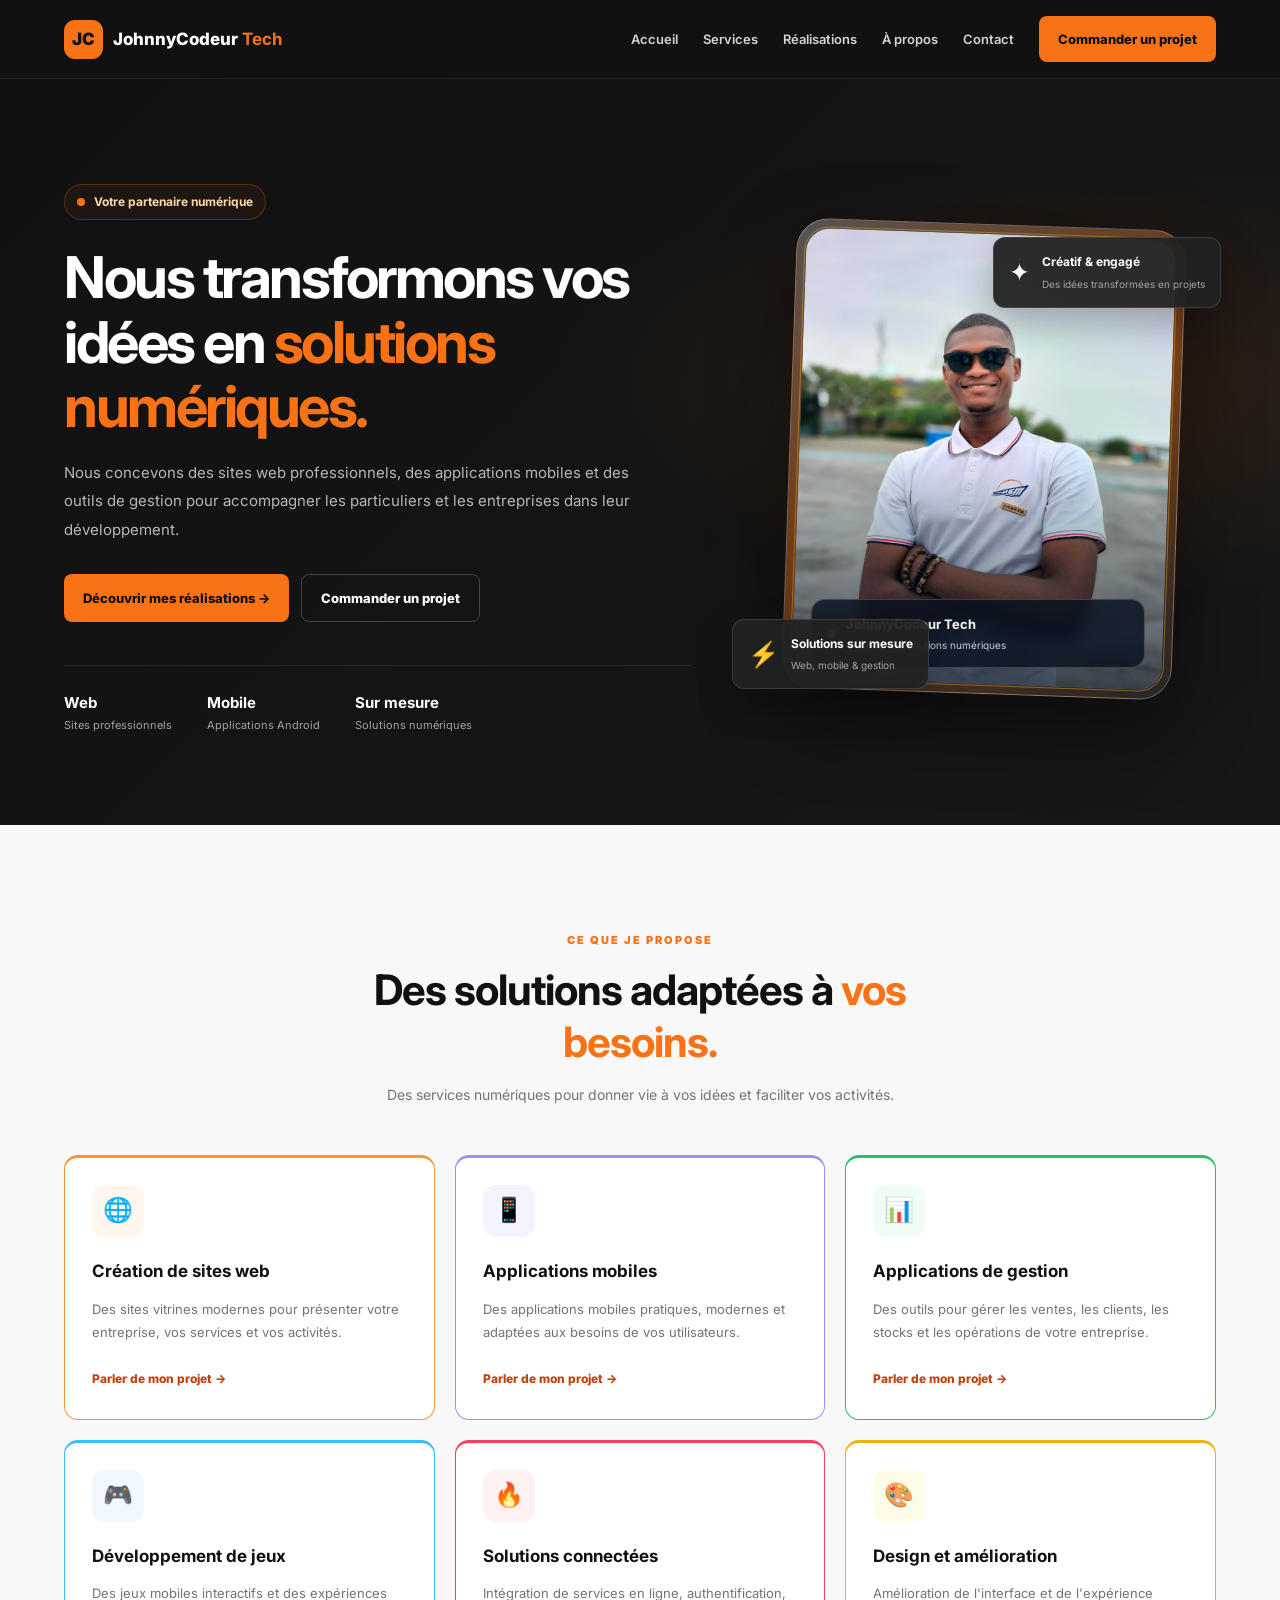
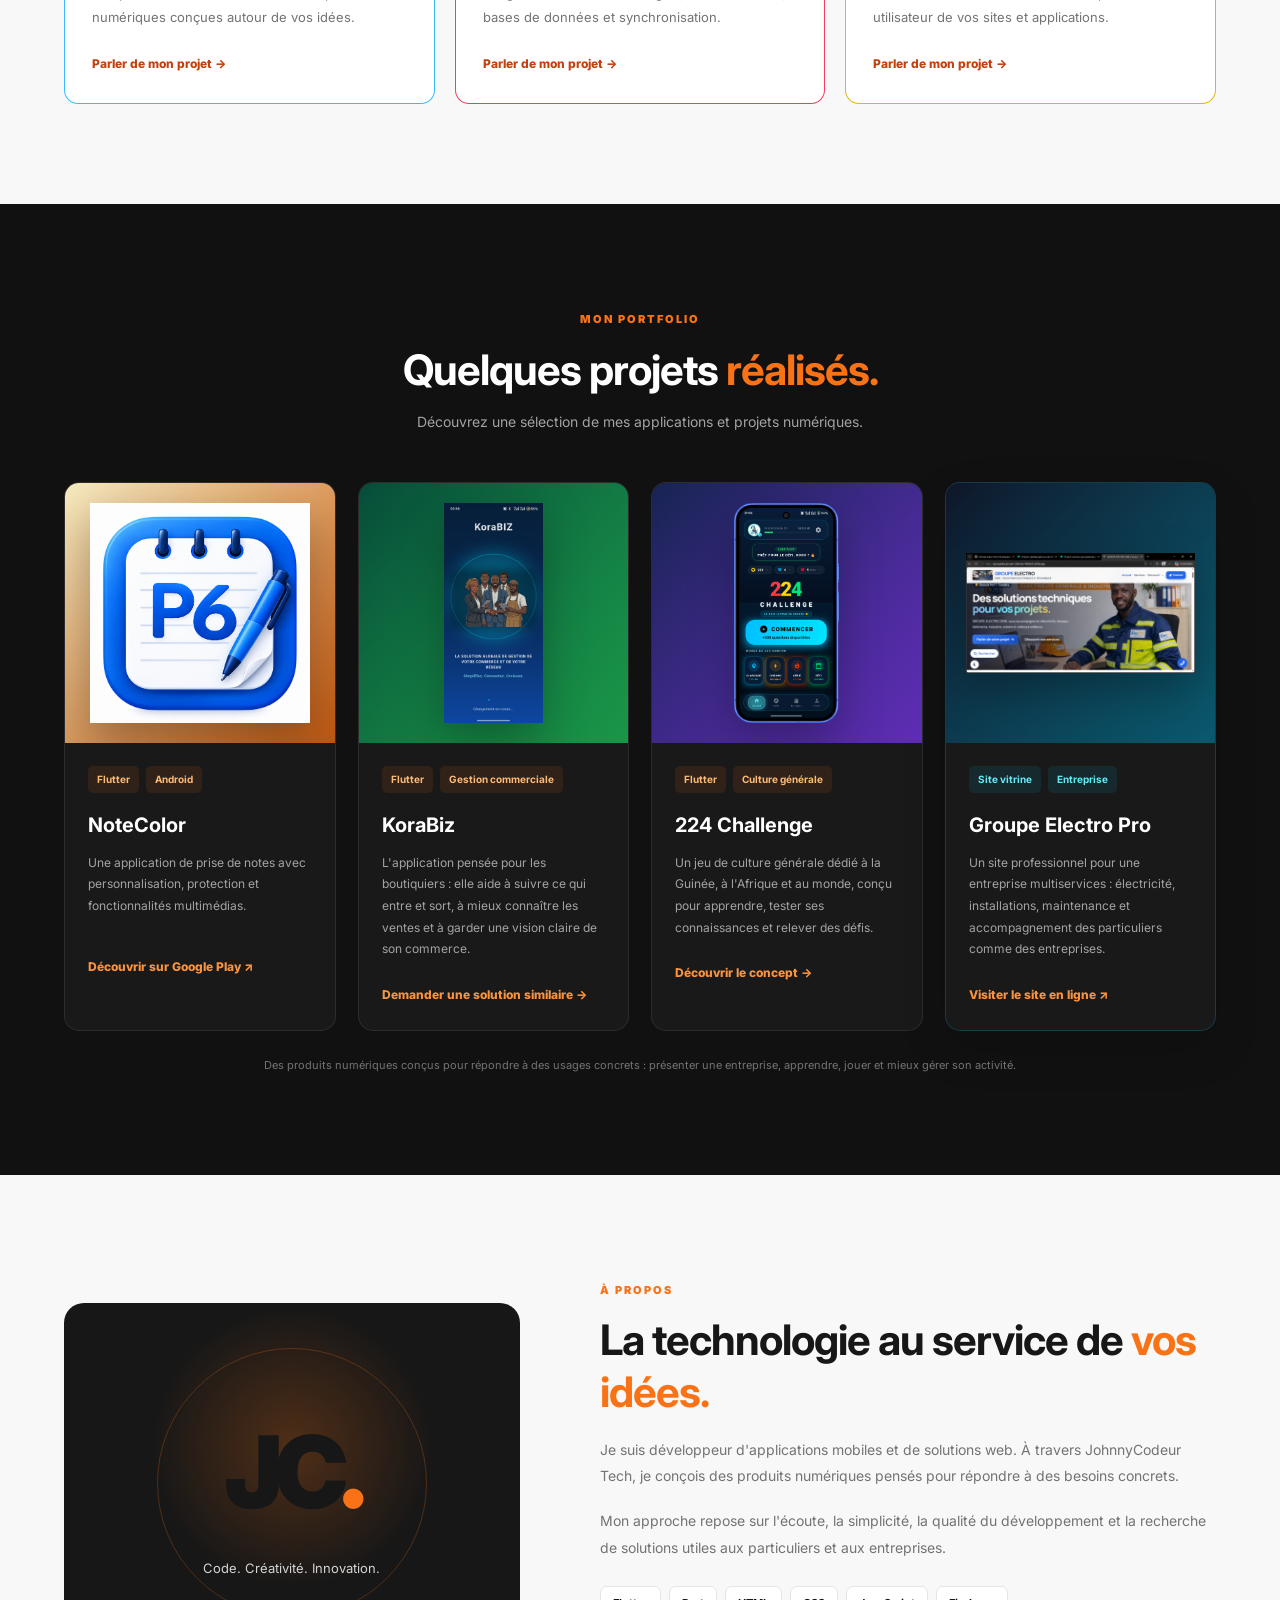
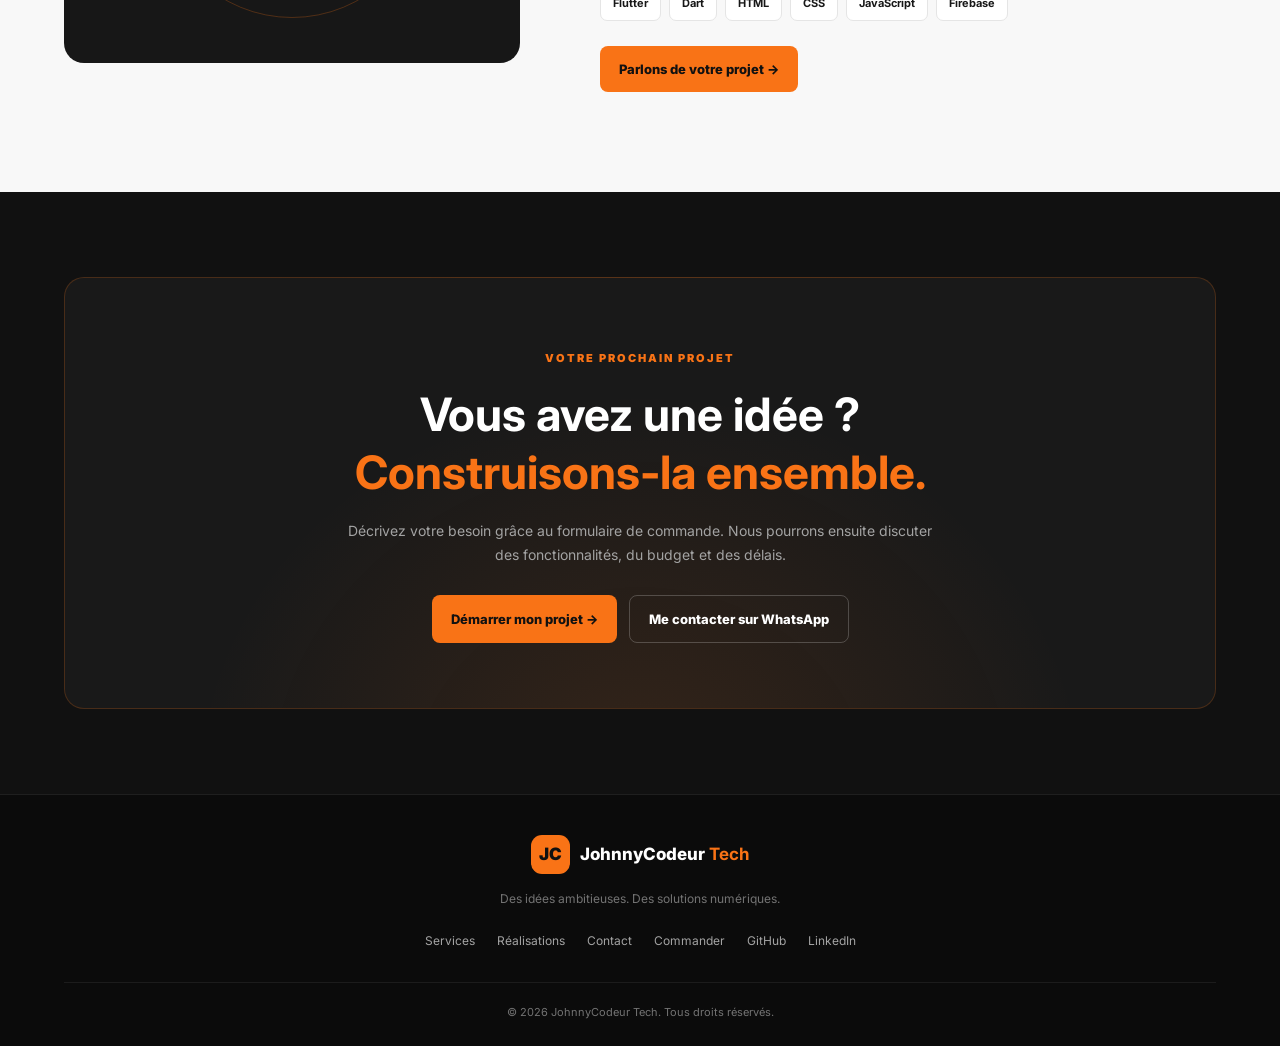
==== index.html @ 5ecf04a7 "Create JohnnyCodeur Tech showcase site Co-authored-by: Copilot <223556219+Copilot@users.noreply.gith" ====
<!DOCTYPE html>
<html lang="fr">
<head>
<meta charset="UTF-8"><meta name="viewport" content="width=device-width, initial-scale=1">
<meta name="theme-color" content="#111111">
<meta name="description" content="JohnnyCodeur Tech : création de sites web professionnels, applications mobiles et solutions numériques en Guinée.">
<title>JohnnyCodeur Tech | Développement Web & Mobile</title>
<link rel="stylesheet" href="style.css">
<link rel="preconnect" href="https://fonts.googleapis.com"><link rel="preconnect" href="https://fonts.gstatic.com" crossorigin>
<link href="https://fonts.googleapis.com/css2?family=Inter:wght@400;500;600;700;800&display=swap" rel="stylesheet">
</head>
<body>
<header class="header"><nav class="navbar container">
<a href="#accueil" class="logo"><span class="logo-icon">JC</span><span>JohnnyCodeur <strong>Tech</strong></span></a>
<button class="menu-toggle" id="menu-toggle" aria-label="Ouvrir le menu" aria-expanded="false">☰</button>
<ul class="nav-links" id="nav-links"><li><a href="#accueil">Accueil</a></li><li><a href="#services">Services</a></li><li><a href="#realisations">Réalisations</a></li><li><a href="#apropos">À propos</a></li><li><a href="#contact">Contact</a></li><li><a href="formulaire.html" class="btn btn-primary">Commander un projet</a></li></ul>
</nav></header>
<main>
<section class="hero" id="accueil"><div class="container hero-grid"><div class="hero-content">
<span class="badge"><span class="status-dot"></span> Votre partenaire numérique</span>
<h1>Nous transformons vos idées en <span>solutions numériques.</span></h1>
<p>Nous concevons des sites web professionnels, des applications mobiles et des outils de gestion pour accompagner les particuliers et les entreprises dans leur développement.</p>
<div class="hero-buttons"><a href="#realisations" class="btn btn-primary">Découvrir mes réalisations →</a><a href="formulaire.html" class="btn btn-outline">Commander un projet</a></div>
<div class="hero-stats"><div><strong>Web</strong><span>Sites professionnels</span></div><div><strong>Mobile</strong><span>Applications Android</span></div><div><strong>Sur mesure</strong><span>Solutions numériques</span></div></div></div>
<div class="hero-visual"><div class="visual-glow"></div><div class="portrait-frame"><img src="images/IMG_20260606_124845.jpg" alt="JohnnyCodeur Tech, développeur web et mobile"><div class="portrait-caption"><span class="portrait-dot"></span><div><strong>JohnnyCodeur Tech</strong><small>Créateur de solutions numériques</small></div></div></div>
<div class="floating-card floating-top"><span class="floating-icon">✦</span><div><strong>Créatif & engagé</strong><small>Des idées transformées en projets</small></div></div>
<div class="floating-card floating-bottom"><span class="floating-icon">⚡</span><div><strong>Solutions sur mesure</strong><small>Web, mobile & gestion</small></div></div></div></div></section>
<section class="section services" id="services"><div class="container"><div class="section-heading"><span class="eyebrow">CE QUE JE PROPOSE</span><h2>Des solutions adaptées à <span>vos besoins.</span></h2><p>Des services numériques pour donner vie à vos idées et faciliter vos activités.</p></div><div class="services-grid">
<article class="service-card"><div class="service-icon">🌐</div><h3>Création de sites web</h3><p>Des sites vitrines modernes pour présenter votre entreprise, vos services et vos activités.</p><a href="formulaire.html">Parler de mon projet →</a></article>
<article class="service-card"><div class="service-icon">📱</div><h3>Applications mobiles</h3><p>Des applications mobiles pratiques, modernes et adaptées aux besoins de vos utilisateurs.</p><a href="formulaire.html">Parler de mon projet →</a></article>
<article class="service-card"><div class="service-icon">📊</div><h3>Applications de gestion</h3><p>Des outils pour gérer les ventes, les clients, les stocks et les opérations de votre entreprise.</p><a href="formulaire.html">Parler de mon projet →</a></article>
<article class="service-card"><div class="service-icon">🎮</div><h3>Développement de jeux</h3><p>Des jeux mobiles interactifs et des expériences numériques conçues autour de vos idées.</p><a href="formulaire.html">Parler de mon projet →</a></article>
<article class="service-card"><div class="service-icon">🔥</div><h3>Solutions connectées</h3><p>Intégration de services en ligne, authentification, bases de données et synchronisation.</p><a href="formulaire.html">Parler de mon projet →</a></article>
<article class="service-card"><div class="service-icon">🎨</div><h3>Design et amélioration</h3><p>Amélioration de l'interface et de l'expérience utilisateur de vos sites et applications.</p><a href="formulaire.html">Parler de mon projet →</a></article>
</div></div></section>
<section class="section projects" id="realisations"><div class="container"><div class="section-heading"><span class="eyebrow">MON PORTFOLIO</span><h2>Quelques projets <span>réalisés.</span></h2><p>Découvrez une sélection de mes applications et projets numériques.</p></div><div class="projects-grid">
<article class="project-card"><div class="project-preview notecolor-preview"><img class="project-image" src="images/logonotecolor.png" alt="Aperçu de l'application NoteColor"></div><div class="project-body"><div class="project-tags"><span>Flutter</span><span>Android</span></div><h3>NoteColor</h3><p>Une application de prise de notes avec personnalisation, protection et fonctionnalités multimédias.</p><a href="https://play.google.com/store/apps/details?id=com.notecolor.app" target="_blank" rel="noopener noreferrer" class="project-link">Découvrir sur Google Play ↗</a></div></article>
<article class="project-card"><div class="project-preview korabiz-preview"><img class="project-image" src="images/korabiz.jpg" alt="Aperçu de l'application KoraBiz"></div><div class="project-body"><div class="project-tags"><span>Flutter</span><span>Gestion commerciale</span></div><h3>KoraBiz</h3><p>L'application pensée pour les boutiquiers : elle aide à suivre ce qui entre et sort, à mieux connaître les ventes et à garder une vision claire de son commerce.</p><a href="formulaire.html" class="project-link">Demander une solution similaire →</a></div></article>
<article class="project-card"><div class="project-preview game-preview"><img class="project-image" src="images/224challenge.png" alt="Aperçu du jeu mobile 224 Challenge"></div><div class="project-body"><div class="project-tags"><span>Flutter</span><span>Culture générale</span></div><h3>224 Challenge</h3><p>Un jeu de culture générale dédié à la Guinée, à l'Afrique et au monde, conçu pour apprendre, tester ses connaissances et relever des défis.</p><a href="formulaire.html" class="project-link">Découvrir le concept →</a></div></article>
<article class="project-card project-card-featured"><div class="project-preview website-preview"><img class="project-image" src="images/siteweb.png" alt="Aperçu du site web de Groupe Electro Pro"></div><div class="project-body"><div class="project-tags"><span>Site vitrine</span><span>Entreprise</span></div><h3>Groupe Electro Pro</h3><p>Un site professionnel pour une entreprise multiservices : électricité, installations, maintenance et accompagnement des particuliers comme des entreprises.</p><a href="https://groupeelecprosarl-clafoutis-98dbc0.netlify.app" target="_blank" rel="noopener noreferrer" class="project-link">Visiter le site en ligne ↗</a></div></article>
</div><p class="portfolio-note">Des produits numériques conçus pour répondre à des usages concrets : présenter une entreprise, apprendre, jouer et mieux gérer son activité.</p></div></section>
<section class="section about" id="apropos"><div class="container about-grid"><div class="about-visual"><div class="about-logo">JC<span>.</span></div><p>Code. Créativité. Innovation.</p><div class="about-decoration"></div></div><div class="about-content"><span class="eyebrow">À PROPOS</span><h2>La technologie au service de <span>vos idées.</span></h2><p>Je suis développeur d'applications mobiles et de solutions web. À travers JohnnyCodeur Tech, je conçois des produits numériques pensés pour répondre à des besoins concrets.</p><p>Mon approche repose sur l'écoute, la simplicité, la qualité du développement et la recherche de solutions utiles aux particuliers et aux entreprises.</p><div class="tech-list"><span>Flutter</span><span>Dart</span><span>HTML</span><span>CSS</span><span>JavaScript</span><span>Firebase</span></div><a href="formulaire.html" class="btn btn-primary">Parlons de votre projet →</a></div></div></section>
<section class="contact-section" id="contact"><div class="container contact-box"><span class="eyebrow">VOTRE PROCHAIN PROJET</span><h2>Vous avez une idée ?<br><span>Construisons-la ensemble.</span></h2><p>Décrivez votre besoin grâce au formulaire de commande. Nous pourrons ensuite discuter des fonctionnalités, du budget et des délais.</p><div class="contact-buttons"><a href="formulaire.html" class="btn btn-primary">Démarrer mon projet →</a><a href="https://wa.me/224626661314" target="_blank" rel="noopener noreferrer" class="btn btn-outline">Me contacter sur WhatsApp</a></div></div></section>
</main>
<footer class="footer"><div class="container footer-content"><a href="#accueil" class="logo"><span class="logo-icon">JC</span><span>JohnnyCodeur <strong>Tech</strong></span></a><p>Des idées ambitieuses. Des solutions numériques.</p><div class="footer-links"><a href="#services">Services</a><a href="#realisations">Réalisations</a><a href="#contact">Contact</a><a href="formulaire.html">Commander</a><a href="https://github.com/johnkpoghomou-lab" target="_blank" rel="noopener noreferrer">GitHub</a><a href="https://www.linkedin.com/in/john-kpoghomou-a76056212" target="_blank" rel="noopener noreferrer">LinkedIn</a></div><p class="copyright">© <span id="year"></span> JohnnyCodeur Tech. Tous droits réservés.</p></div></footer>
<script src="script.js"></script></body></html>
---- style.css ----
:root{--orange:#f97316;--orange-light:#fb923c;--black:#111;--white:#fff;--gray:#a3a3a3;--background:#f8f8f8}
*{margin:0;padding:0;box-sizing:border-box}html{scroll-behavior:smooth;scroll-padding-top:90px}body{font-family:Inter,sans-serif;color:#fff;background:#111;line-height:1.7}a{text-decoration:none;color:inherit}.container{width:min(1160px,90%);margin:0 auto}.header{position:sticky;top:0;z-index:1000;background:#111f;border-bottom:1px solid #ffffff12;backdrop-filter:blur(15px)}.navbar{min-height:78px;display:flex;align-items:center;justify-content:space-between;gap:25px}.logo{display:inline-flex;align-items:center;gap:10px;font-size:17px;font-weight:800;white-space:nowrap}.logo strong{color:var(--orange)}.logo-icon{width:39px;height:39px;display:grid;place-items:center;border-radius:11px;background:var(--orange);color:#111;font-weight:900}.nav-links{display:flex;align-items:center;gap:25px;list-style:none}.nav-links a:not(.btn){color:#d4d4d4;font-size:13px;font-weight:600}.nav-links a:not(.btn):hover{color:var(--orange)}.menu-toggle{display:none;border:0;background:transparent;color:white;font-size:28px;cursor:pointer}.btn{min-height:46px;padding:12px 19px;display:inline-flex;justify-content:center;align-items:center;gap:8px;border-radius:8px;font-size:13px;font-weight:800;transition:transform .2s,background .2s}.btn:hover{transform:translateY(-2px)}.btn-primary{background:var(--orange);color:#111}.btn-primary:hover{background:var(--orange-light)}.btn-outline{border:1px solid #ffffff35;color:white;background:transparent}.btn-outline:hover{border-color:var(--orange);color:var(--orange-light)}
.hero{padding:105px 0 90px;overflow:hidden;background:radial-gradient(ellipse at 85% 40%,#f973161c,transparent 35%),linear-gradient(135deg,#111,#171717)}.hero-grid{display:grid;grid-template-columns:1.15fr .85fr;align-items:center;gap:60px}.badge{display:inline-flex;align-items:center;gap:9px;padding:7px 12px;border:1px solid #f9731645;border-radius:50px;color:#fed7aa;background:#f973160c;font-size:12px;font-weight:700}.status-dot{width:8px;height:8px;border-radius:50%;background:var(--orange)}.hero h1{margin:25px 0 20px;max-width:700px;font-size:clamp(37px,4.5vw,60px);line-height:1.12;letter-spacing:-2.5px}.hero h1 span,.section-heading h2 span,.about-content h2 span,.contact-box h2 span{color:var(--orange)}.hero-content>p{max-width:600px;color:#b8b8b8;font-size:15px;line-height:1.9}.hero-buttons{display:flex;flex-wrap:wrap;gap:12px;margin-top:30px}.hero-stats{display:flex;gap:35px;margin-top:43px;padding-top:24px;border-top:1px solid #ffffff18}.hero-stats div{display:flex;flex-direction:column}.hero-stats strong{font-size:15px}.hero-stats span{color:var(--gray);font-size:11px}.hero-visual{min-height:380px;position:relative;display:grid;place-items:center}.visual-glow{position:absolute;width:300px;height:300px;border-radius:50%;background:#f973161b;filter:blur(60px)}.code-card{position:relative;width:min(100%,410px);border:1px solid #ffffff20;border-radius:17px;overflow:hidden;background:#191919;box-shadow:0 30px 80px #00000070;transform:rotate(-2deg)}.code-header{display:flex;align-items:center;gap:16px;padding:15px 18px;border-bottom:1px solid #ffffff12;color:#a3a3a3;font-size:12px}.window-dots{display:flex;gap:5px}.window-dots span{width:8px;height:8px;border-radius:50%;background:var(--orange)}.window-dots span:nth-child(2){background:#eab308}.window-dots span:nth-child(3){background:#22c55e}.code-content{padding:30px 24px;color:#e5e5e5;font-family:monospace;font-size:13px;line-height:2.2}.indent{padding-left:22px}.indent2{padding-left:44px}.code-purple{color:#c4b5fd}.code-orange{color:#fb923c}.code-green{color:#86efac}.floating-card{position:absolute;display:flex;align-items:center;gap:12px;padding:13px 15px;border:1px solid #ffffff20;border-radius:12px;background:#222222f2;box-shadow:0 15px 35px #00000040}.floating-top{top:28px;right:-5px}.floating-bottom{bottom:20px;left:-20px}.floating-icon{font-size:25px}.floating-card strong,.floating-card small{display:block}.floating-card strong{font-size:12px}.floating-card small{margin-top:3px;color:#a3a3a3;font-size:10px}
.section{padding:100px 0}.services{color:#111;background:var(--background)}.section-heading{max-width:680px;margin:0 auto 48px;text-align:center}.eyebrow{color:var(--orange);font-size:11px;font-weight:900;letter-spacing:2px}.section-heading h2,.about-content h2{margin-top:12px;font-size:clamp(28px,3.5vw,42px);line-height:1.25;letter-spacing:-1px}.section-heading>p{margin-top:14px;color:#737373;font-size:14px}.services-grid{display:grid;grid-template-columns:repeat(3,1fr);gap:20px}.service-card{padding:27px;border:1px solid #e8e8e8;border-radius:14px;background:white;transition:transform .25s,border-color .25s,box-shadow .25s}.service-card:hover{transform:translateY(-5px);border-color:#fdba74;box-shadow:0 15px 40px #00000008}.service-icon{width:52px;height:52px;display:grid;place-items:center;border-radius:13px;background:#fff0e5;font-size:24px}.service-card h3{margin-top:20px;font-size:17px}.service-card p{margin:12px 0 20px;color:#737373;font-size:13px;line-height:1.8}.service-card a{color:#c2410c;font-size:12px;font-weight:800}
.projects{background:#111}.projects .section-heading>p{color:#a3a3a3}.projects-grid{display:grid;grid-template-columns:repeat(3,1fr);gap:22px}.project-card{border:1px solid #ffffff16;border-radius:15px;overflow:hidden;background:#191919;transition:transform .25s,border-color .25s}.project-card:hover{transform:translateY(-5px);border-color:#f9731670}.project-preview{min-height:230px;padding:24px;display:grid;place-items:center;overflow:hidden}.notecolor-preview{background:linear-gradient(135deg,#fde68a,#fb923c)}.korabiz-preview{background:linear-gradient(135deg,#064e3b,#16a34a)}.game-preview{background:linear-gradient(135deg,#312e81,#7c3aed)}.app-window,.business-window,.game-window{width:100%;max-width:260px;padding:18px;border-radius:15px;box-shadow:0 20px 40px #00000030}.notes-window{background:#fffdf8;transform:rotate(-3deg)}.app-top{display:flex;align-items:center;gap:9px;color:#262626;margin-bottom:15px}.app-symbol{width:29px;height:29px;display:grid;place-items:center;border-radius:8px;color:white;background:#16a34a;font-weight:900}.note{margin-top:8px;padding:10px;border-radius:7px;color:#333;font-size:11px;font-weight:700}.note-yellow{background:#fef3c7}.note-pink{background:#fce7f3}.note-blue{background:#dbeafe}.business-window{color:white;background:#102a20}.dashboard-label,.game-caption{color:#86efac;font-size:9px;font-weight:800;letter-spacing:1px}.business-window h4,.game-window h4{margin-top:8px;font-size:23px}.dashboard-number{display:flex;flex-direction:column;margin-top:18px}.dashboard-number small{color:#a7f3d0;font-size:10px}.dashboard-number strong{font-size:17px}.chart-bars{height:60px;display:flex;align-items:flex-end;gap:8px;margin-top:15px}.chart-bars span{flex:1;border-radius:4px 4px 0 0;background:#4ade80}.game-window{color:white;background:#211d45;text-align:center}.game-caption{color:#c4b5fd}.puzzle-grid{display:grid;grid-template-columns:repeat(2,48px);justify-content:center;gap:7px;margin:17px 0}.puzzle-grid span{display:grid;place-items:center;width:48px;height:48px;border-radius:9px;background:#7c3aed;font-size:18px;font-weight:900}.puzzle-grid span:last-child{background:var(--orange);color:#111}.game-subtitle{color:#c4b5fd;font-size:9px}.project-body{padding:23px}.project-tags{display:flex;gap:7px;flex-wrap:wrap}.project-tags span{padding:5px 9px;border-radius:5px;color:#fdba74;background:#f9731619;font-size:10px;font-weight:700}.project-body h3{margin-top:15px;font-size:20px}.project-body p{min-height:80px;margin:10px 0 20px;color:#a3a3a3;font-size:12px;line-height:1.8}.project-link{color:var(--orange-light);font-size:12px;font-weight:800}.portfolio-note{margin-top:25px;color:#737373;font-size:11px;text-align:center}
.about{background:#f8f8f8;color:#171717}.about-grid{display:grid;grid-template-columns:.85fr 1.15fr;align-items:center;gap:80px}.about-visual{min-height:360px;position:relative;display:flex;flex-direction:column;align-items:center;justify-content:center;overflow:hidden;border-radius:20px;background:radial-gradient(circle at 50% 40%,#f9731640,transparent 45%),#171717}.about-logo{position:relative;z-index:1;font-size:100px;font-weight:900;letter-spacing:-8px}.about-logo span{color:var(--orange)}.about-visual>p{position:relative;z-index:1;color:#d4d4d4;font-size:13px}.about-decoration{position:absolute;width:270px;height:270px;border:1px solid #f9731640;border-radius:50%}.about-content>p{margin-top:18px;color:#737373;font-size:14px;line-height:1.9}.tech-list{display:flex;flex-wrap:wrap;gap:8px;margin:25px 0}.tech-list span{padding:7px 12px;border:1px solid #e5e5e5;border-radius:7px;background:white;font-size:11px;font-weight:700}
.contact-section{padding:85px 0;background:#111}.contact-box{position:relative;padding:65px 25px;overflow:hidden;border:1px solid #f9731635;border-radius:20px;background:radial-gradient(ellipse at 50% 120%,#f9731620,transparent 55%),#191919;text-align:center}.contact-box h2{margin-top:16px;font-size:clamp(30px,4vw,46px);line-height:1.25}.contact-box>p{max-width:600px;margin:18px auto 0;color:#a3a3a3;font-size:14px}.contact-buttons{display:flex;justify-content:center;flex-wrap:wrap;gap:12px;margin-top:28px}.footer{padding:40px 0 25px;border-top:1px solid #ffffff15;background:#0b0b0b}.footer-content{display:flex;flex-direction:column;align-items:center;text-align:center}.footer-content>p{margin-top:15px;color:#737373;font-size:12px}.footer-links{display:flex;justify-content:center;flex-wrap:wrap;gap:22px;margin-top:22px}.footer-links a{color:#a3a3a3;font-size:12px}.footer-links a:hover{color:var(--orange)}.footer-content .copyright{width:100%;margin-top:30px;padding-top:20px;border-top:1px solid #ffffff12;font-size:11px}
@media(max-width:1000px){.nav-links{gap:14px}.nav-links a:not(.btn){font-size:12px}.hero-grid{gap:30px}.about-grid{gap:45px}}@media(max-width:800px){.menu-toggle{display:block}.nav-links{position:absolute;top:78px;left:0;right:0;display:none;flex-direction:column;align-items:stretch;gap:0;padding:15px 5% 25px;border-bottom:1px solid #ffffff15;background:#111}.nav-links.active{display:flex}.nav-links li{width:100%}.nav-links a:not(.btn){display:block;padding:12px 0;font-size:14px}.nav-links .btn{margin-top:10px}.hero{padding:75px 0 65px}.hero-grid{grid-template-columns:1fr}.hero-visual{min-height:330px;margin-top:15px}.code-card{width:min(100%,430px)}.services-grid{grid-template-columns:repeat(2,1fr)}.projects-grid{grid-template-columns:repeat(2,1fr)}.about-grid{grid-template-columns:1fr}.about-visual{min-height:270px}}@media(max-width:550px){.container{width:90%}.logo{font-size:14px}.logo-icon{width:35px;height:35px}.hero{padding-top:60px}.hero h1{font-size:39px;letter-spacing:-1.6px}.hero-content>p{font-size:14px}.hero-buttons{flex-direction:column}.hero-buttons .btn{width:100%}.hero-stats{gap:15px;justify-content:space-between}.hero-stats strong{font-size:12px}.hero-stats span{font-size:9px}.hero-visual{min-height:290px}.code-content{padding:22px 16px;font-size:11px}.floating-card{padding:10px}.floating-top{right:-5px;top:5px}.floating-bottom{left:-5px;bottom:0}.floating-card strong{font-size:10px}.floating-card small{font-size:9px}.section{padding:70px 0}.section-heading{margin-bottom:32px}.services-grid,.projects-grid{grid-template-columns:1fr}.service-card{padding:23px}.project-preview{min-height:215px}.project-body p{min-height:auto}.about-content h2{font-size:31px}.contact-section{padding:60px 0}.contact-box{padding:45px 18px}.contact-buttons{flex-direction:column}.contact-buttons .btn{width:100%}.footer-links{gap:15px}}@media(prefers-reduced-motion:reduce){html{scroll-behavior:auto}*,*::before,*::after{transition-duration:.01ms!important;animation-duration:.01ms!important}}
.project-preview{position:relative;min-height:260px;padding:20px;background-size:cover;background-position:center}.project-preview::after{content:"";position:absolute;inset:0;background:linear-gradient(145deg,#00000008,#0000003d);pointer-events:none}.project-image{position:relative;z-index:1;display:block;width:100%;height:220px;object-fit:contain;filter:drop-shadow(0 18px 22px #00000045);transition:transform .35s ease}.project-card:hover .project-image{transform:scale(1.05) translateY(-3px)}.notecolor-preview{background:linear-gradient(135deg,#fef3c7,#f97316)}.korabiz-preview{background:linear-gradient(135deg,#064e3b,#22c55e)}.game-preview{background:linear-gradient(135deg,#172554,#7c3aed)}
.projects-grid{grid-template-columns:repeat(4,minmax(0,1fr))}.website-preview{background:linear-gradient(135deg,#0f172a,#0e7490)}.project-card-featured{border-color:#0e749066;box-shadow:0 18px 45px #00000026}.project-card-featured:hover{border-color:#22d3ee}.project-card-featured .project-tags span{color:#67e8f9;background:#06b6d41c}
@media(max-width:1100px){.projects-grid{grid-template-columns:repeat(2,minmax(0,1fr))}}
.hero-visual{min-height:500px}.portrait-frame{position:relative;width:min(100%,390px);height:470px;padding:9px;border:1px solid #ffffff42;border-radius:32px;background:linear-gradient(145deg,#ffffff44,#f9731666 45%,#ffffff12);box-shadow:0 30px 80px #00000070;transform:rotate(2deg)}.portrait-frame::before{content:"";position:absolute;inset:7px;border:1px solid #fbbf2466;border-radius:25px;pointer-events:none;z-index:2}.portrait-frame img{display:block;width:100%;height:100%;object-fit:cover;object-position:center 28%;border-radius:24px;filter:saturate(1.08) contrast(1.04)}.portrait-frame::after{content:"";position:absolute;inset:9px;border-radius:24px;background:linear-gradient(180deg,#07111f00 48%,#07111fbf 100%);pointer-events:none}.portrait-caption{position:absolute;z-index:3;left:27px;right:27px;bottom:25px;display:flex;align-items:center;gap:10px;padding:13px 15px;border:1px solid #ffffff30;border-radius:14px;background:#07111fcc;backdrop-filter:blur(8px);transform:rotate(-2deg)}.portrait-caption strong,.portrait-caption small{display:block}.portrait-caption strong{font-size:13px}.portrait-caption small{margin-top:2px;color:#cbd5e1;font-size:10px}.portrait-dot{width:9px;height:9px;border-radius:50%;background:#4ade80;box-shadow:0 0 0 5px #4ade8030}.services-grid .service-card{position:relative;border-width:1px;border-top-width:3px}.services-grid .service-card:nth-child(1){border-color:#fb923c}.services-grid .service-card:nth-child(2){border-color:#a78bfa}.services-grid .service-card:nth-child(3){border-color:#22c55e}.services-grid .service-card:nth-child(4){border-color:#38bdf8}.services-grid .service-card:nth-child(5){border-color:#f43f5e}.services-grid .service-card:nth-child(6){border-color:#eab308}.services-grid .service-card:nth-child(1) .service-icon{background:#fff7ed}.services-grid .service-card:nth-child(2) .service-icon{background:#f5f3ff}.services-grid .service-card:nth-child(3) .service-icon{background:#f0fdf4}.services-grid .service-card:nth-child(4) .service-icon{background:#f0f9ff}.services-grid .service-card:nth-child(5) .service-icon{background:#fff1f2}.services-grid .service-card:nth-child(6) .service-icon{background:#fefce8}.services-grid .service-card:hover{box-shadow:0 20px 45px #0f172a1a;transform:translateY(-8px)}
@media(max-width:640px){.hero-visual{min-height:400px}.portrait-frame{height:390px;width:min(100%,330px)}.floating-card{z-index:4}.floating-top{top:0}.floating-bottom{bottom:4px}}
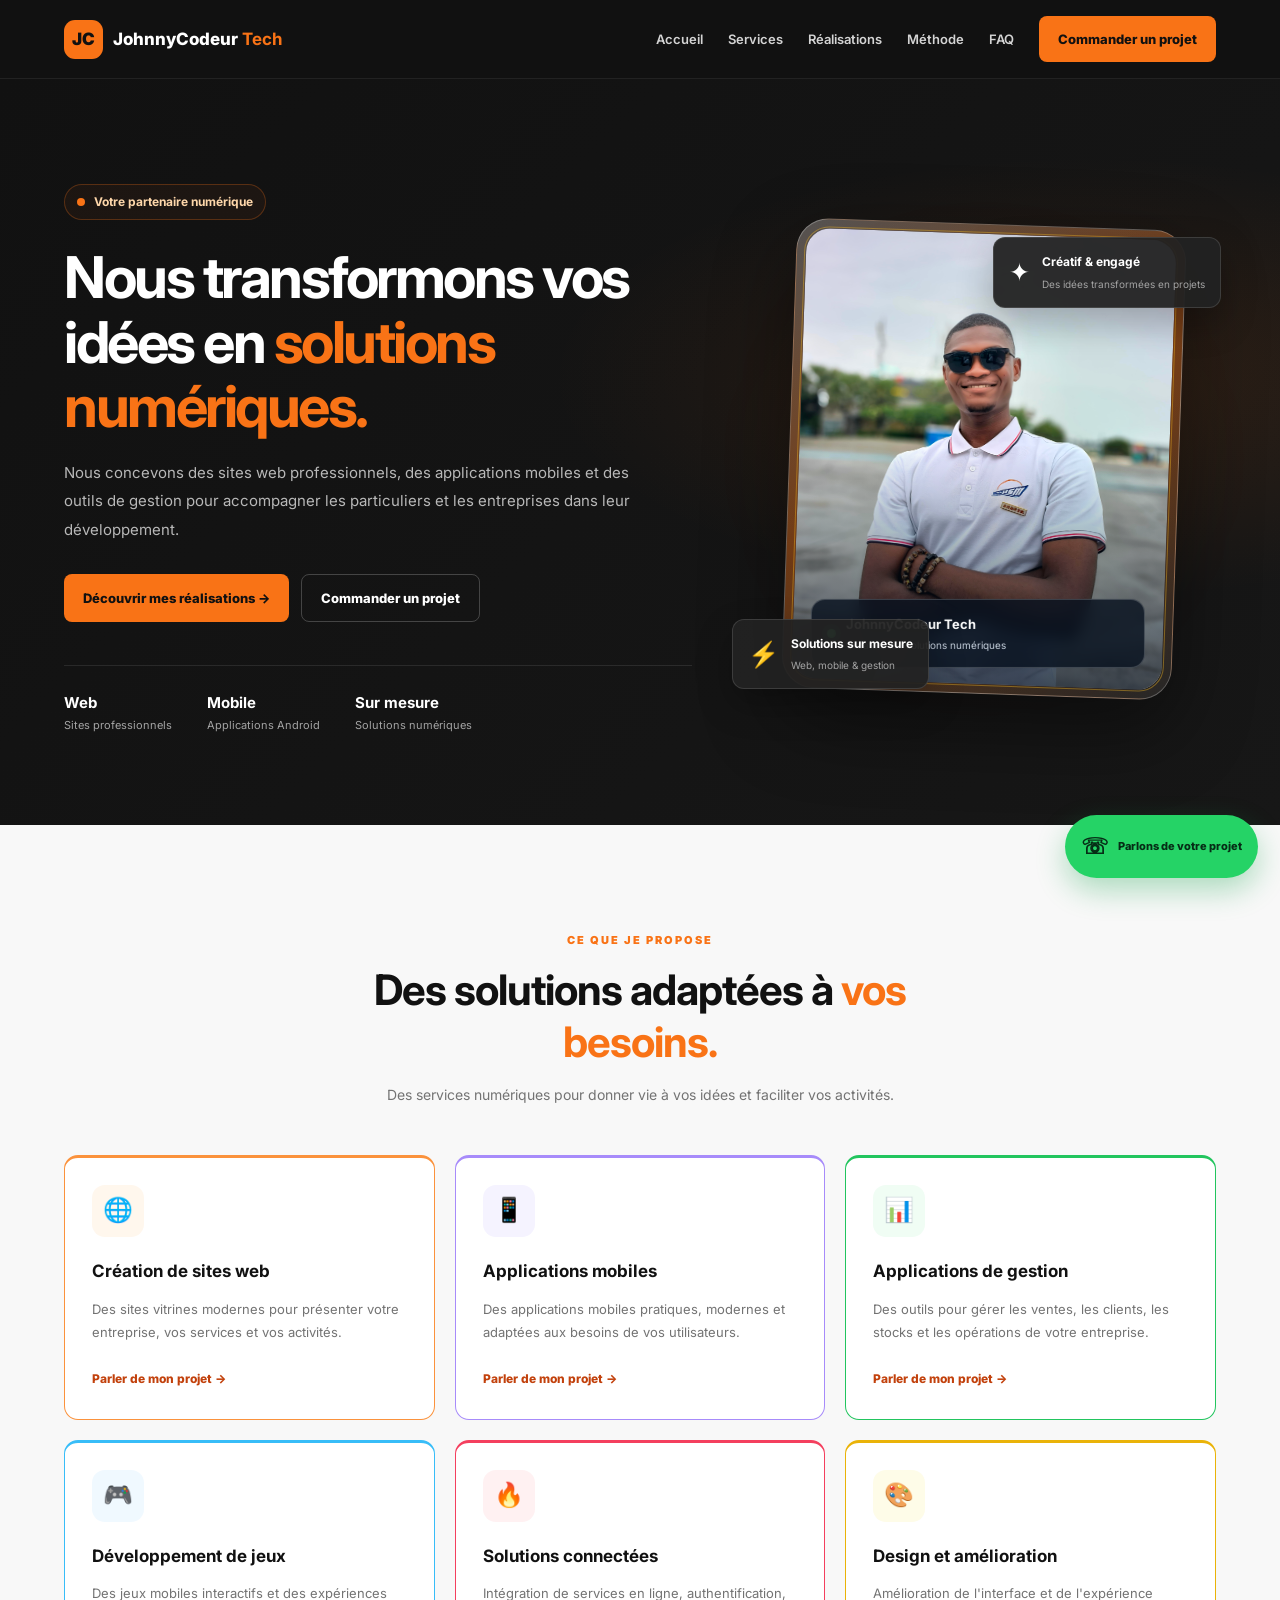
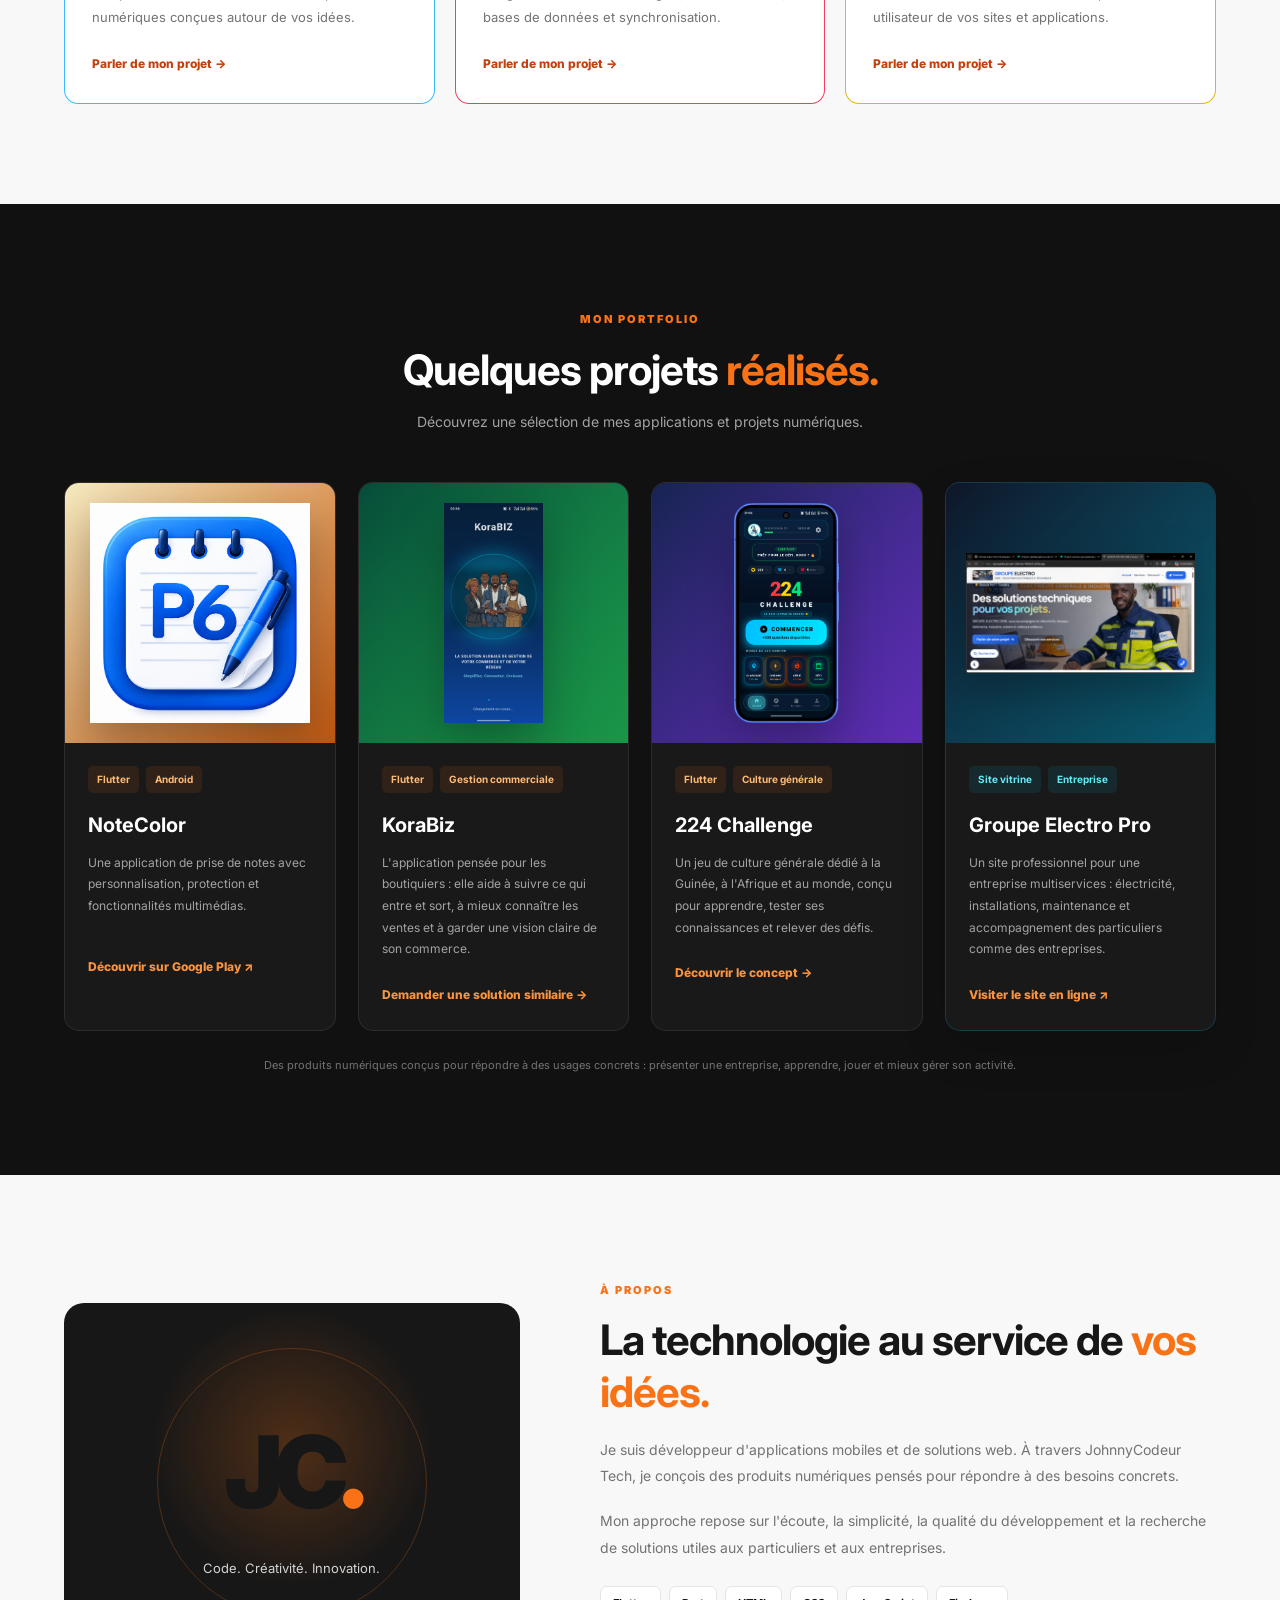
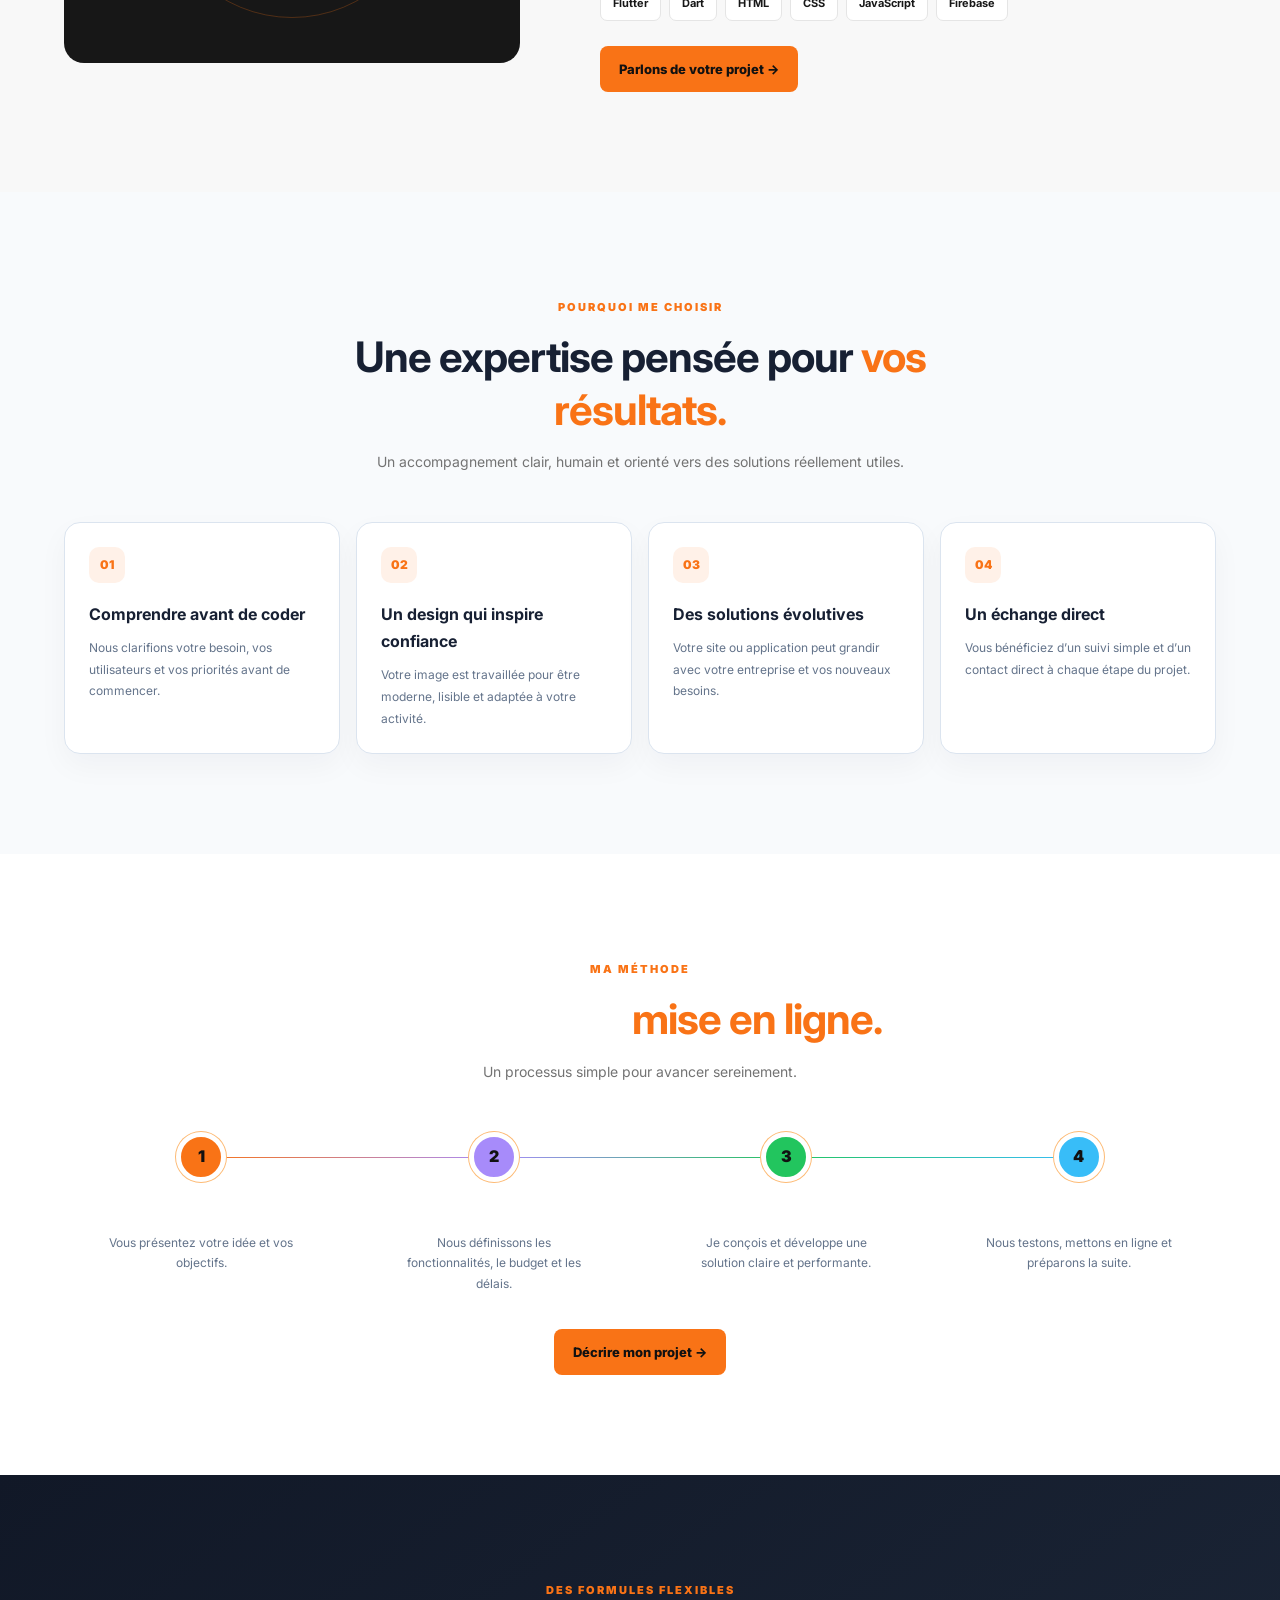
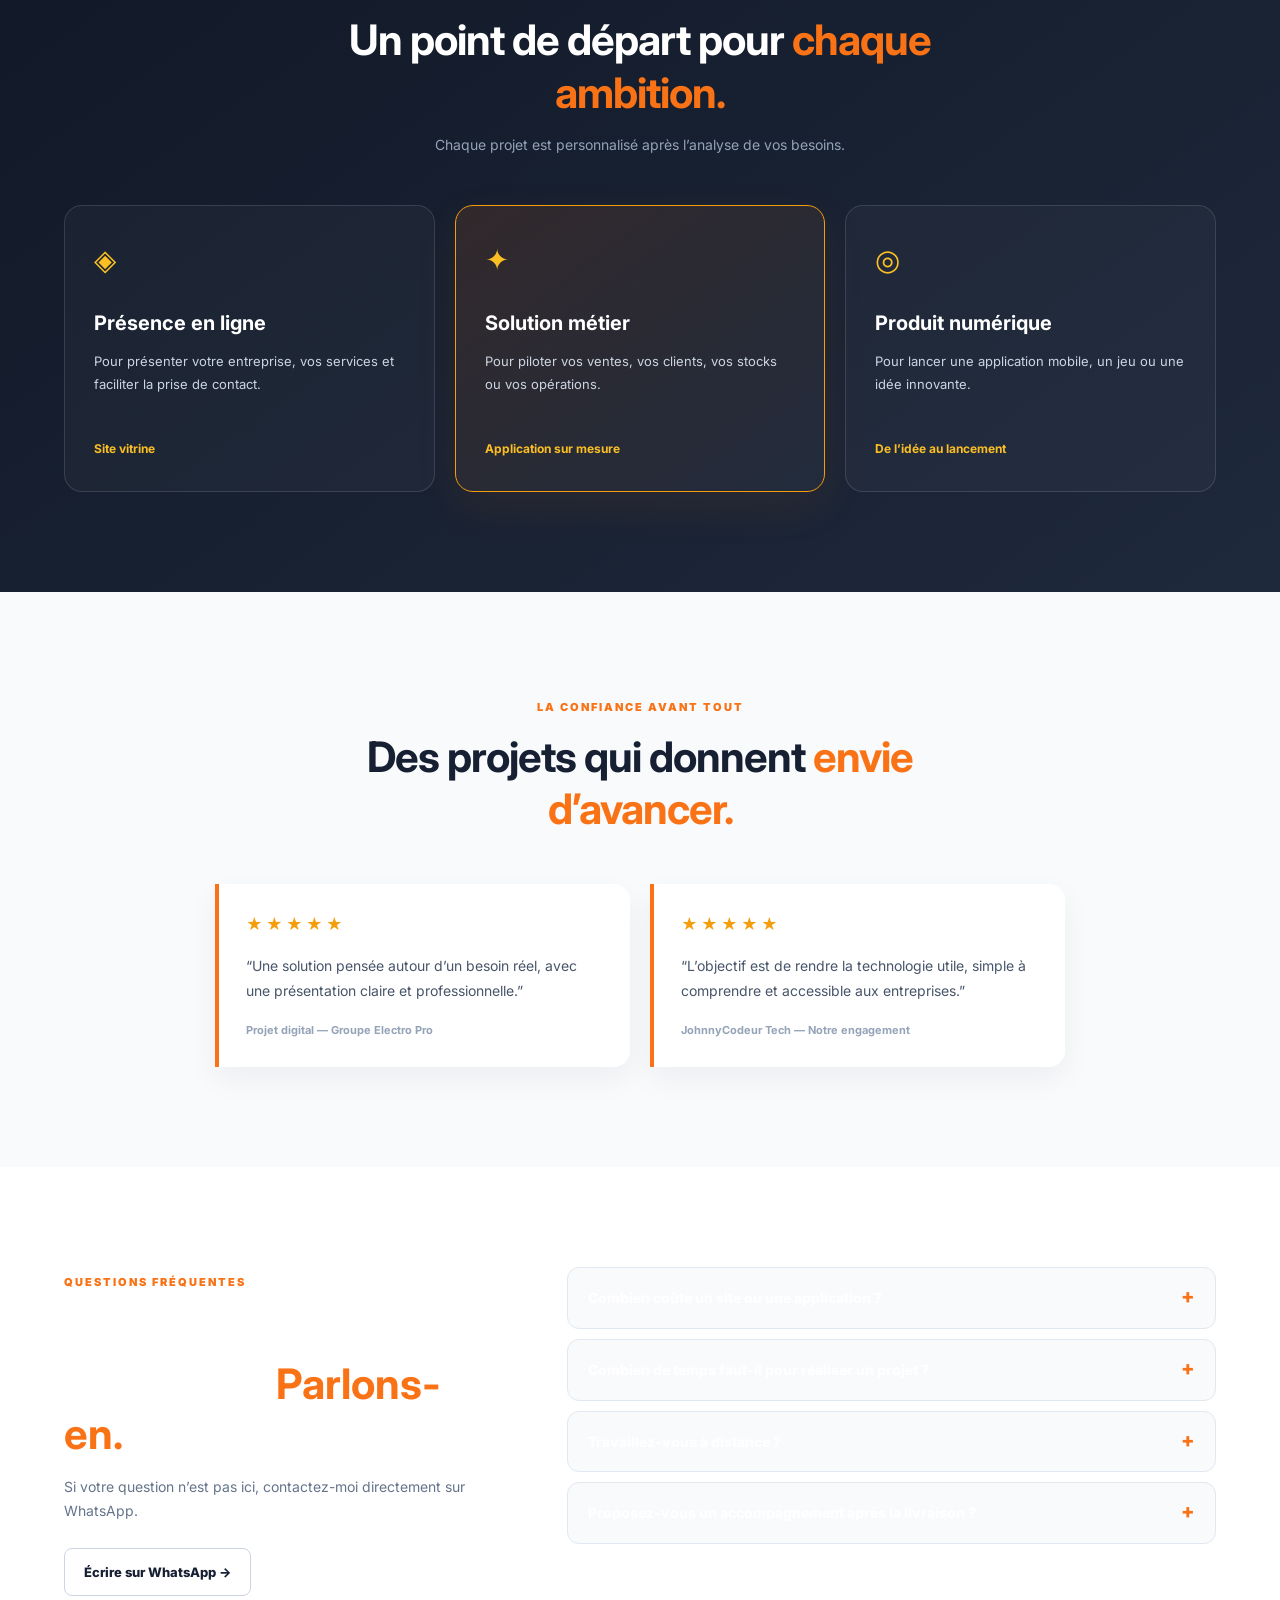
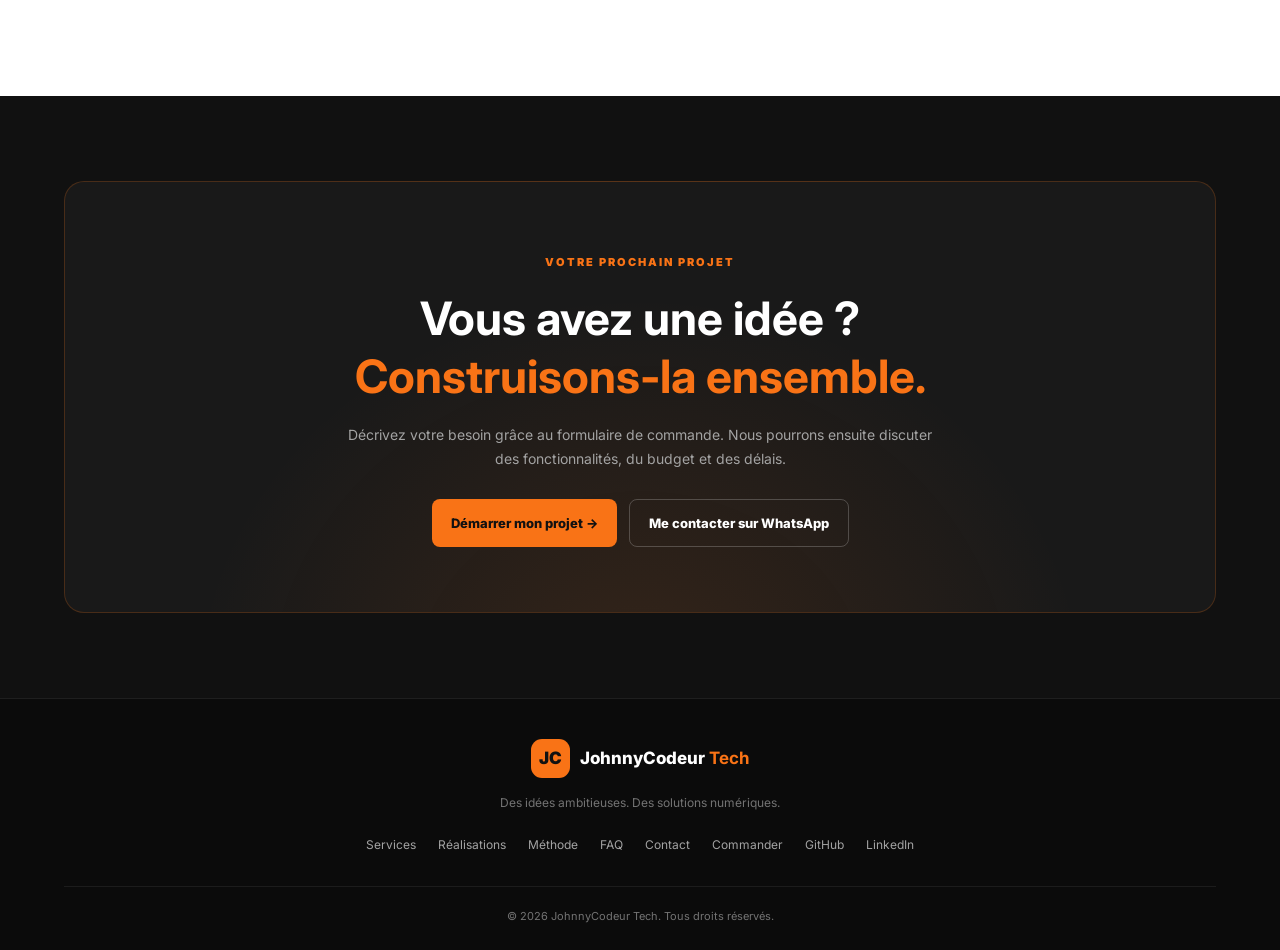
==== commit cf63666f: "Add premium conversion sections Co-authored-by: Copilot <223556219+Copilot@users.noreply.github.com>" ====
--- a/index.html
+++ b/index.html
@@ -4,6 +4,10 @@
 <meta charset="UTF-8"><meta name="viewport" content="width=device-width, initial-scale=1">
 <meta name="theme-color" content="#111111">
 <meta name="description" content="JohnnyCodeur Tech : création de sites web professionnels, applications mobiles et solutions numériques en Guinée.">
+<meta property="og:title" content="JohnnyCodeur Tech | Des solutions numériques qui font avancer vos idées">
+<meta property="og:description" content="Sites web, applications mobiles et outils de gestion sur mesure en Guinée.">
+<meta property="og:type" content="website">
+<meta property="og:image" content="images/IMG_20260606_124845.jpg">
 <title>JohnnyCodeur Tech | Développement Web & Mobile</title>
 <link rel="stylesheet" href="style.css">
 <link rel="preconnect" href="https://fonts.googleapis.com"><link rel="preconnect" href="https://fonts.gstatic.com" crossorigin>
@@ -13,7 +17,7 @@
 <header class="header"><nav class="navbar container">
 <a href="#accueil" class="logo"><span class="logo-icon">JC</span><span>JohnnyCodeur <strong>Tech</strong></span></a>
 <button class="menu-toggle" id="menu-toggle" aria-label="Ouvrir le menu" aria-expanded="false">☰</button>
-<ul class="nav-links" id="nav-links"><li><a href="#accueil">Accueil</a></li><li><a href="#services">Services</a></li><li><a href="#realisations">Réalisations</a></li><li><a href="#apropos">À propos</a></li><li><a href="#contact">Contact</a></li><li><a href="formulaire.html" class="btn btn-primary">Commander un projet</a></li></ul>
+<ul class="nav-links" id="nav-links"><li><a href="#accueil">Accueil</a></li><li><a href="#services">Services</a></li><li><a href="#realisations">Réalisations</a></li><li><a href="#methode">Méthode</a></li><li><a href="#faq">FAQ</a></li><li><a href="formulaire.html" class="btn btn-primary">Commander un projet</a></li></ul>
 </nav></header>
 <main>
 <section class="hero" id="accueil"><div class="container hero-grid"><div class="hero-content">
@@ -40,7 +44,13 @@
 <article class="project-card project-card-featured"><div class="project-preview website-preview"><img class="project-image" src="images/siteweb.png" alt="Aperçu du site web de Groupe Electro Pro"></div><div class="project-body"><div class="project-tags"><span>Site vitrine</span><span>Entreprise</span></div><h3>Groupe Electro Pro</h3><p>Un site professionnel pour une entreprise multiservices : électricité, installations, maintenance et accompagnement des particuliers comme des entreprises.</p><a href="https://groupeelecprosarl-clafoutis-98dbc0.netlify.app" target="_blank" rel="noopener noreferrer" class="project-link">Visiter le site en ligne ↗</a></div></article>
 </div><p class="portfolio-note">Des produits numériques conçus pour répondre à des usages concrets : présenter une entreprise, apprendre, jouer et mieux gérer son activité.</p></div></section>
 <section class="section about" id="apropos"><div class="container about-grid"><div class="about-visual"><div class="about-logo">JC<span>.</span></div><p>Code. Créativité. Innovation.</p><div class="about-decoration"></div></div><div class="about-content"><span class="eyebrow">À PROPOS</span><h2>La technologie au service de <span>vos idées.</span></h2><p>Je suis développeur d'applications mobiles et de solutions web. À travers JohnnyCodeur Tech, je conçois des produits numériques pensés pour répondre à des besoins concrets.</p><p>Mon approche repose sur l'écoute, la simplicité, la qualité du développement et la recherche de solutions utiles aux particuliers et aux entreprises.</p><div class="tech-list"><span>Flutter</span><span>Dart</span><span>HTML</span><span>CSS</span><span>JavaScript</span><span>Firebase</span></div><a href="formulaire.html" class="btn btn-primary">Parlons de votre projet →</a></div></div></section>
+<section class="section benefits" id="benefices"><div class="container"><div class="section-heading"><span class="eyebrow">POURQUOI ME CHOISIR</span><h2>Une expertise pensée pour <span>vos résultats.</span></h2><p>Un accompagnement clair, humain et orienté vers des solutions réellement utiles.</p></div><div class="benefits-grid"><article class="benefit-card"><span class="benefit-number">01</span><h3>Comprendre avant de coder</h3><p>Nous clarifions votre besoin, vos utilisateurs et vos priorités avant de commencer.</p></article><article class="benefit-card"><span class="benefit-number">02</span><h3>Un design qui inspire confiance</h3><p>Votre image est travaillée pour être moderne, lisible et adaptée à votre activité.</p></article><article class="benefit-card"><span class="benefit-number">03</span><h3>Des solutions évolutives</h3><p>Votre site ou application peut grandir avec votre entreprise et vos nouveaux besoins.</p></article><article class="benefit-card"><span class="benefit-number">04</span><h3>Un échange direct</h3><p>Vous bénéficiez d’un suivi simple et d’un contact direct à chaque étape du projet.</p></article></div></div></section>
+<section class="section process" id="methode"><div class="container"><div class="section-heading"><span class="eyebrow">MA MÉTHODE</span><h2>De l’idée à la <span>mise en ligne.</span></h2><p>Un processus simple pour avancer sereinement.</p></div><div class="process-grid"><article class="process-step"><span>1</span><h3>Échange</h3><p>Vous présentez votre idée et vos objectifs.</p></article><article class="process-step"><span>2</span><h3>Cadrage</h3><p>Nous définissons les fonctionnalités, le budget et les délais.</p></article><article class="process-step"><span>3</span><h3>Création</h3><p>Je conçois et développe une solution claire et performante.</p></article><article class="process-step"><span>4</span><h3>Lancement</h3><p>Nous testons, mettons en ligne et préparons la suite.</p></article></div><div class="center-action"><a href="formulaire.html" class="btn btn-primary">Décrire mon projet →</a></div></div></section>
+<section class="section offers"><div class="container"><div class="section-heading"><span class="eyebrow">DES FORMULES FLEXIBLES</span><h2>Un point de départ pour <span>chaque ambition.</span></h2><p>Chaque projet est personnalisé après l’analyse de vos besoins.</p></div><div class="offers-grid"><article class="offer-card"><span class="offer-icon">◈</span><h3>Présence en ligne</h3><p>Pour présenter votre entreprise, vos services et faciliter la prise de contact.</p><strong>Site vitrine</strong></article><article class="offer-card offer-highlight"><span class="offer-icon">✦</span><h3>Solution métier</h3><p>Pour piloter vos ventes, vos clients, vos stocks ou vos opérations.</p><strong>Application sur mesure</strong></article><article class="offer-card"><span class="offer-icon">◎</span><h3>Produit numérique</h3><p>Pour lancer une application mobile, un jeu ou une idée innovante.</p><strong>De l’idée au lancement</strong></article></div></div></section>
+<section class="section testimonials"><div class="container"><div class="section-heading"><span class="eyebrow">LA CONFIANCE AVANT TOUT</span><h2>Des projets qui donnent <span>envie d’avancer.</span></h2></div><div class="testimonials-grid"><blockquote><div class="stars">★★★★★</div><p>“Une solution pensée autour d’un besoin réel, avec une présentation claire et professionnelle.”</p><cite>Projet digital — Groupe Electro Pro</cite></blockquote><blockquote><div class="stars">★★★★★</div><p>“L’objectif est de rendre la technologie utile, simple à comprendre et accessible aux entreprises.”</p><cite>JohnnyCodeur Tech — Notre engagement</cite></blockquote></div></div></section>
+<section class="section faq-section" id="faq"><div class="container faq-layout"><div class="faq-intro"><span class="eyebrow">QUESTIONS FRÉQUENTES</span><h2>Vous avez une question ? <span>Parlons-en.</span></h2><p>Si votre question n’est pas ici, contactez-moi directement sur WhatsApp.</p><a href="https://wa.me/224626661314" target="_blank" rel="noopener noreferrer" class="btn btn-outline">Écrire sur WhatsApp →</a></div><div class="faq-list"><details><summary>Combien coûte un site ou une application ?</summary><p>Le prix dépend du périmètre, des fonctionnalités et du niveau de finition. Le formulaire permet de recevoir une proposition adaptée.</p></details><details><summary>Combien de temps faut-il pour réaliser un projet ?</summary><p>Le délai est confirmé après l’analyse du besoin. Un petit site et une application complète n’ont pas le même calendrier.</p></details><details><summary>Travaillez-vous à distance ?</summary><p>Oui. Les échanges, validations et suivis peuvent être réalisés à distance, quel que soit votre lieu.</p></details><details><summary>Proposez-vous un accompagnement après la livraison ?</summary><p>Oui, la maintenance, les évolutions et l’assistance peuvent être prévues dans une formule adaptée.</p></details></div></div></section>
 <section class="contact-section" id="contact"><div class="container contact-box"><span class="eyebrow">VOTRE PROCHAIN PROJET</span><h2>Vous avez une idée ?<br><span>Construisons-la ensemble.</span></h2><p>Décrivez votre besoin grâce au formulaire de commande. Nous pourrons ensuite discuter des fonctionnalités, du budget et des délais.</p><div class="contact-buttons"><a href="formulaire.html" class="btn btn-primary">Démarrer mon projet →</a><a href="https://wa.me/224626661314" target="_blank" rel="noopener noreferrer" class="btn btn-outline">Me contacter sur WhatsApp</a></div></div></section>
 </main>
-<footer class="footer"><div class="container footer-content"><a href="#accueil" class="logo"><span class="logo-icon">JC</span><span>JohnnyCodeur <strong>Tech</strong></span></a><p>Des idées ambitieuses. Des solutions numériques.</p><div class="footer-links"><a href="#services">Services</a><a href="#realisations">Réalisations</a><a href="#contact">Contact</a><a href="formulaire.html">Commander</a><a href="https://github.com/johnkpoghomou-lab" target="_blank" rel="noopener noreferrer">GitHub</a><a href="https://www.linkedin.com/in/john-kpoghomou-a76056212" target="_blank" rel="noopener noreferrer">LinkedIn</a></div><p class="copyright">© <span id="year"></span> JohnnyCodeur Tech. Tous droits réservés.</p></div></footer>
+<a class="whatsapp-float" href="https://wa.me/224626661314" target="_blank" rel="noopener noreferrer" aria-label="Contacter JohnnyCodeur Tech sur WhatsApp">☏<span>Parlons de votre projet</span></a>
+<footer class="footer"><div class="container footer-content"><a href="#accueil" class="logo"><span class="logo-icon">JC</span><span>JohnnyCodeur <strong>Tech</strong></span></a><p>Des idées ambitieuses. Des solutions numériques.</p><div class="footer-links"><a href="#services">Services</a><a href="#realisations">Réalisations</a><a href="#methode">Méthode</a><a href="#faq">FAQ</a><a href="#contact">Contact</a><a href="formulaire.html">Commander</a><a href="https://github.com/johnkpoghomou-lab" target="_blank" rel="noopener noreferrer">GitHub</a><a href="https://www.linkedin.com/in/john-kpoghomou-a76056212" target="_blank" rel="noopener noreferrer">LinkedIn</a></div><p class="copyright">© <span id="year"></span> JohnnyCodeur Tech. Tous droits réservés.</p></div></footer>
 <script src="script.js"></script></body></html>
--- a/style.css
+++ b/style.css
@@ -10,4 +10,7 @@
 .projects-grid{grid-template-columns:repeat(4,minmax(0,1fr))}.website-preview{background:linear-gradient(135deg,#0f172a,#0e7490)}.project-card-featured{border-color:#0e749066;box-shadow:0 18px 45px #00000026}.project-card-featured:hover{border-color:#22d3ee}.project-card-featured .project-tags span{color:#67e8f9;background:#06b6d41c}
 @media(max-width:1100px){.projects-grid{grid-template-columns:repeat(2,minmax(0,1fr))}}
 .hero-visual{min-height:500px}.portrait-frame{position:relative;width:min(100%,390px);height:470px;padding:9px;border:1px solid #ffffff42;border-radius:32px;background:linear-gradient(145deg,#ffffff44,#f9731666 45%,#ffffff12);box-shadow:0 30px 80px #00000070;transform:rotate(2deg)}.portrait-frame::before{content:"";position:absolute;inset:7px;border:1px solid #fbbf2466;border-radius:25px;pointer-events:none;z-index:2}.portrait-frame img{display:block;width:100%;height:100%;object-fit:cover;object-position:center 28%;border-radius:24px;filter:saturate(1.08) contrast(1.04)}.portrait-frame::after{content:"";position:absolute;inset:9px;border-radius:24px;background:linear-gradient(180deg,#07111f00 48%,#07111fbf 100%);pointer-events:none}.portrait-caption{position:absolute;z-index:3;left:27px;right:27px;bottom:25px;display:flex;align-items:center;gap:10px;padding:13px 15px;border:1px solid #ffffff30;border-radius:14px;background:#07111fcc;backdrop-filter:blur(8px);transform:rotate(-2deg)}.portrait-caption strong,.portrait-caption small{display:block}.portrait-caption strong{font-size:13px}.portrait-caption small{margin-top:2px;color:#cbd5e1;font-size:10px}.portrait-dot{width:9px;height:9px;border-radius:50%;background:#4ade80;box-shadow:0 0 0 5px #4ade8030}.services-grid .service-card{position:relative;border-width:1px;border-top-width:3px}.services-grid .service-card:nth-child(1){border-color:#fb923c}.services-grid .service-card:nth-child(2){border-color:#a78bfa}.services-grid .service-card:nth-child(3){border-color:#22c55e}.services-grid .service-card:nth-child(4){border-color:#38bdf8}.services-grid .service-card:nth-child(5){border-color:#f43f5e}.services-grid .service-card:nth-child(6){border-color:#eab308}.services-grid .service-card:nth-child(1) .service-icon{background:#fff7ed}.services-grid .service-card:nth-child(2) .service-icon{background:#f5f3ff}.services-grid .service-card:nth-child(3) .service-icon{background:#f0fdf4}.services-grid .service-card:nth-child(4) .service-icon{background:#f0f9ff}.services-grid .service-card:nth-child(5) .service-icon{background:#fff1f2}.services-grid .service-card:nth-child(6) .service-icon{background:#fefce8}.services-grid .service-card:hover{box-shadow:0 20px 45px #0f172a1a;transform:translateY(-8px)}
-@media(max-width:640px){.hero-visual{min-height:400px}.portrait-frame{height:390px;width:min(100%,330px)}.floating-card{z-index:4}.floating-top{top:0}.floating-bottom{bottom:4px}}+@media(max-width:640px){.hero-visual{min-height:400px}.portrait-frame{height:390px;width:min(100%,330px)}.floating-card{z-index:4}.floating-top{top:0}.floating-bottom{bottom:4px}}
+.benefits{background:#f8fafc;color:#172033}.benefits-grid{display:grid;grid-template-columns:repeat(4,1fr);gap:16px}.benefit-card{padding:24px;border:1px solid #dbe4ef;border-radius:16px;background:#fff;box-shadow:0 12px 30px #0f172a0a;transition:transform .25s,box-shadow .25s}.benefit-card:hover{transform:translateY(-6px);box-shadow:0 18px 35px #0f172a18}.benefit-number{display:grid;place-items:center;width:36px;height:36px;border-radius:10px;background:#fff1e8;color:var(--orange);font-size:12px;font-weight:900}.benefit-card h3{margin-top:18px;font-size:16px}.benefit-card p{margin-top:9px;color:#64748b;font-size:12px;line-height:1.8}.process{background:#fff}.process-grid{display:grid;grid-template-columns:repeat(4,1fr);gap:18px;position:relative}.process-grid::before{content:"";position:absolute;top:25px;left:12%;right:12%;height:1px;background:linear-gradient(90deg,#f97316,#a78bfa,#22c55e,#38bdf8)}.process-step{position:relative;z-index:1;text-align:center}.process-step>span{display:grid;place-items:center;width:50px;height:50px;margin:0 auto;border:5px solid #fff;border-radius:50%;background:var(--orange);color:#111;font-weight:900;box-shadow:0 0 0 1px #fdba74}.process-step:nth-child(2)>span{background:#a78bfa}.process-step:nth-child(3)>span{background:#22c55e}.process-step:nth-child(4)>span{background:#38bdf8}.process-step h3{margin-top:17px;font-size:16px}.process-step p{margin:7px auto 0;max-width:190px;color:#64748b;font-size:12px}.center-action{text-align:center;margin-top:35px}.offers{background:linear-gradient(145deg,#111827,#1e293b)}.offers .section-heading>p{color:#94a3b8}.offers-grid{display:grid;grid-template-columns:repeat(3,1fr);gap:20px}.offer-card{padding:29px;border:1px solid #ffffff1f;border-radius:18px;background:#ffffff08;transition:transform .25s,border-color .25s}.offer-card:hover{transform:translateY(-7px);border-color:#fb923c}.offer-highlight{border-color:#f59e0b;background:linear-gradient(145deg,#f973161f,#ffffff08);box-shadow:0 15px 45px #f9731614}.offer-icon{font-size:29px;color:#fbbf24}.offer-card h3{margin-top:22px;font-size:20px}.offer-card p{min-height:62px;margin:10px 0 22px;color:#cbd5e1;font-size:13px}.offer-card strong{color:#fbbf24;font-size:12px}.testimonials{background:#f8fafc;color:#172033}.testimonials-grid{display:grid;grid-template-columns:repeat(2,1fr);gap:20px;max-width:850px;margin:auto}.testimonials blockquote{padding:27px;border-left:4px solid var(--orange);border-radius:0 16px 16px 0;background:#fff;box-shadow:0 12px 30px #0f172a0d}.stars{color:#f59e0b;letter-spacing:3px}.testimonials blockquote p{margin-top:15px;color:#475569;font-size:14px;line-height:1.8}.testimonials cite{display:block;margin-top:18px;color:#94a3b8;font-size:11px;font-style:normal;font-weight:700}.faq-section{background:#fff}.faq-layout{display:grid;grid-template-columns:.8fr 1.2fr;gap:70px;align-items:start}.faq-intro h2{margin-top:14px;font-size:clamp(28px,3.5vw,42px);line-height:1.2}.faq-intro h2 span{color:var(--orange)}.faq-intro p{margin:16px 0 25px;color:#64748b;font-size:14px}.faq-intro .btn-outline{border-color:#cbd5e1;color:#172033}.faq-intro .btn-outline:hover{border-color:var(--orange);color:var(--orange)}.faq-list{display:grid;gap:10px}.faq-list details{padding:18px 20px;border:1px solid #e2e8f0;border-radius:12px;background:#f8fafc}.faq-list details[open]{border-color:#fdba74;background:#fffaf5}.faq-list summary{cursor:pointer;list-style:none;font-size:14px;font-weight:800}.faq-list summary::-webkit-details-marker{display:none}.faq-list summary::after{content:"+";float:right;color:var(--orange);font-size:20px;line-height:1}.faq-list details[open] summary::after{content:"−"}.faq-list details p{margin:12px 24px 0 0;color:#64748b;font-size:13px}.whatsapp-float{position:fixed;right:22px;bottom:22px;z-index:900;display:flex;align-items:center;gap:9px;padding:13px 16px;border-radius:999px;background:#25d366;color:#062d16;box-shadow:0 12px 30px #16a34a55;font-size:22px;font-weight:900;transition:transform .2s,box-shadow .2s}.whatsapp-float:hover{transform:translateY(-4px);box-shadow:0 16px 35px #16a34a77}.whatsapp-float span{font-size:11px;font-weight:800}
+@media(max-width:900px){.benefits-grid{grid-template-columns:repeat(2,1fr)}.process-grid{grid-template-columns:repeat(2,1fr);gap:30px}.process-grid::before{display:none}.offers-grid{grid-template-columns:1fr;max-width:500px;margin:auto}.faq-layout{grid-template-columns:1fr;gap:35px}}
+@media(max-width:550px){.benefits-grid,.testimonials-grid{grid-template-columns:1fr}.process-grid{grid-template-columns:1fr;gap:25px}.whatsapp-float{right:14px;bottom:14px;padding:13px}.whatsapp-float span{display:none}}
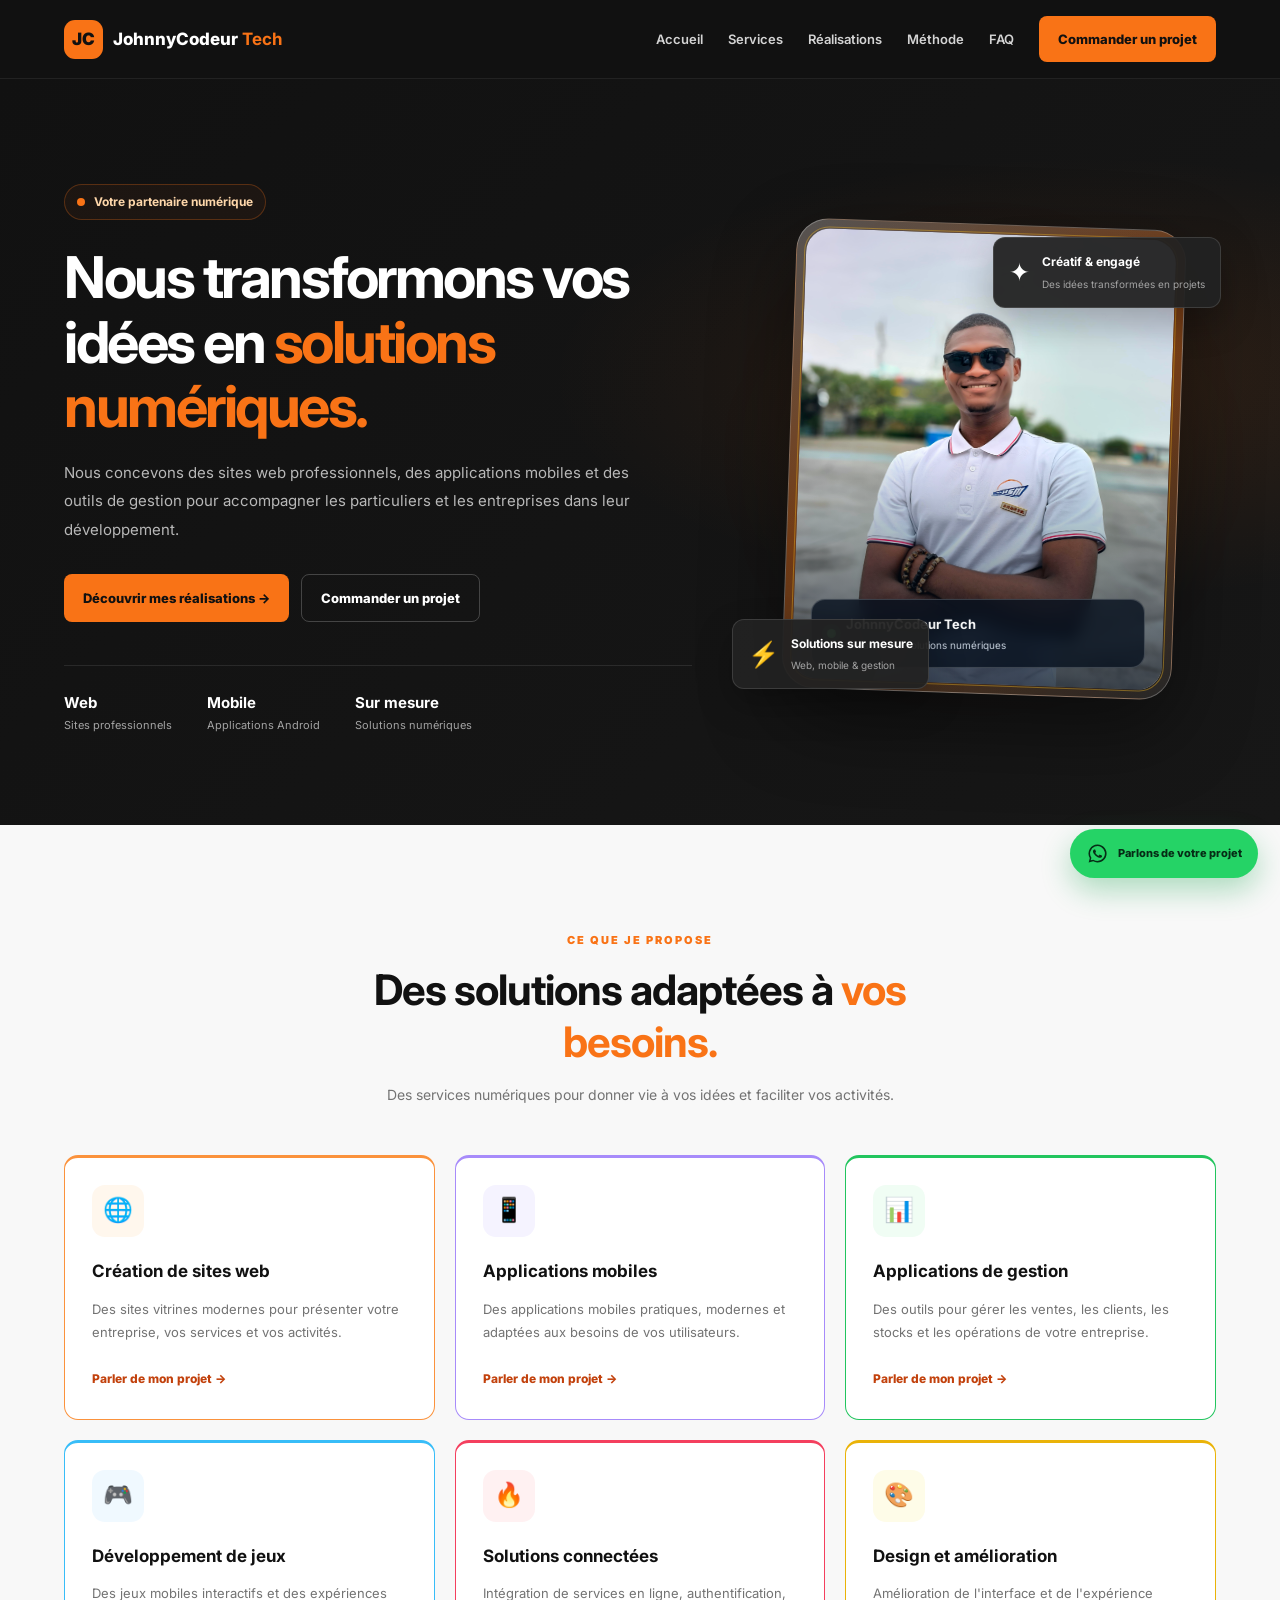
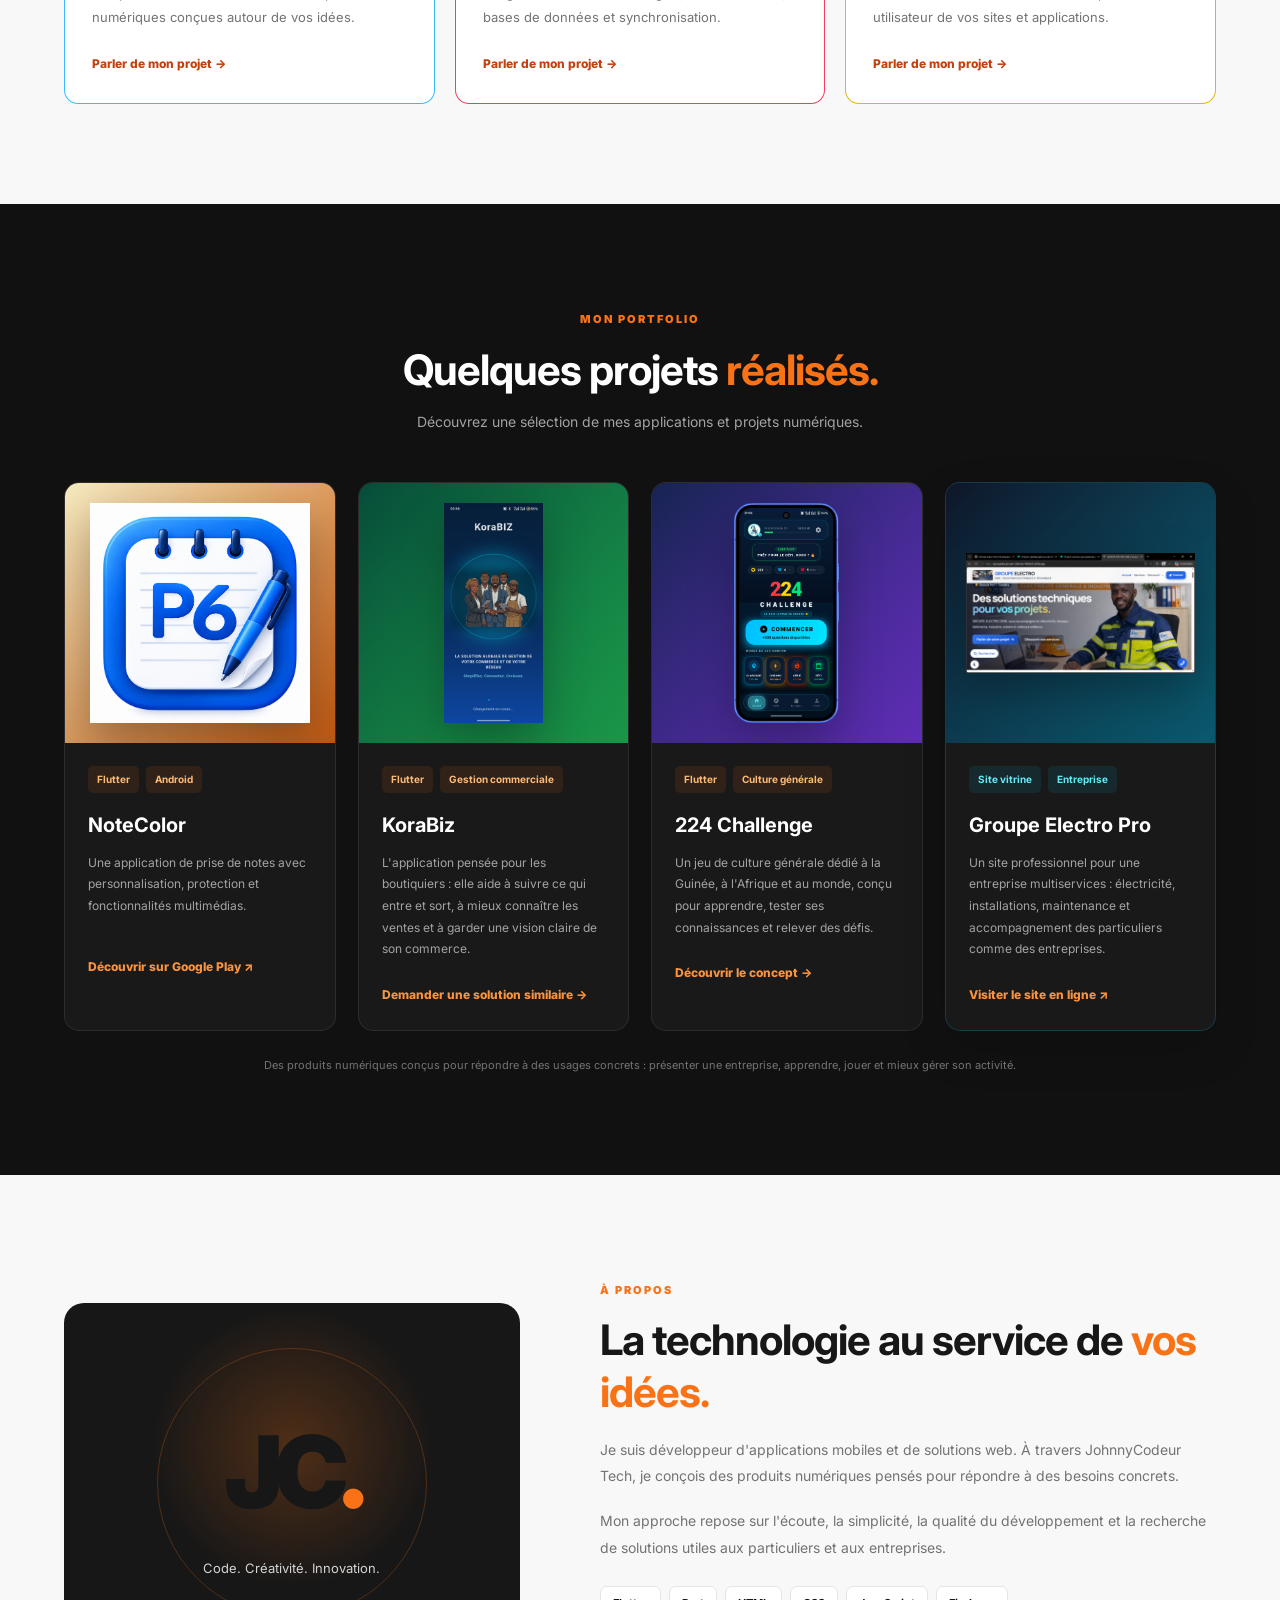
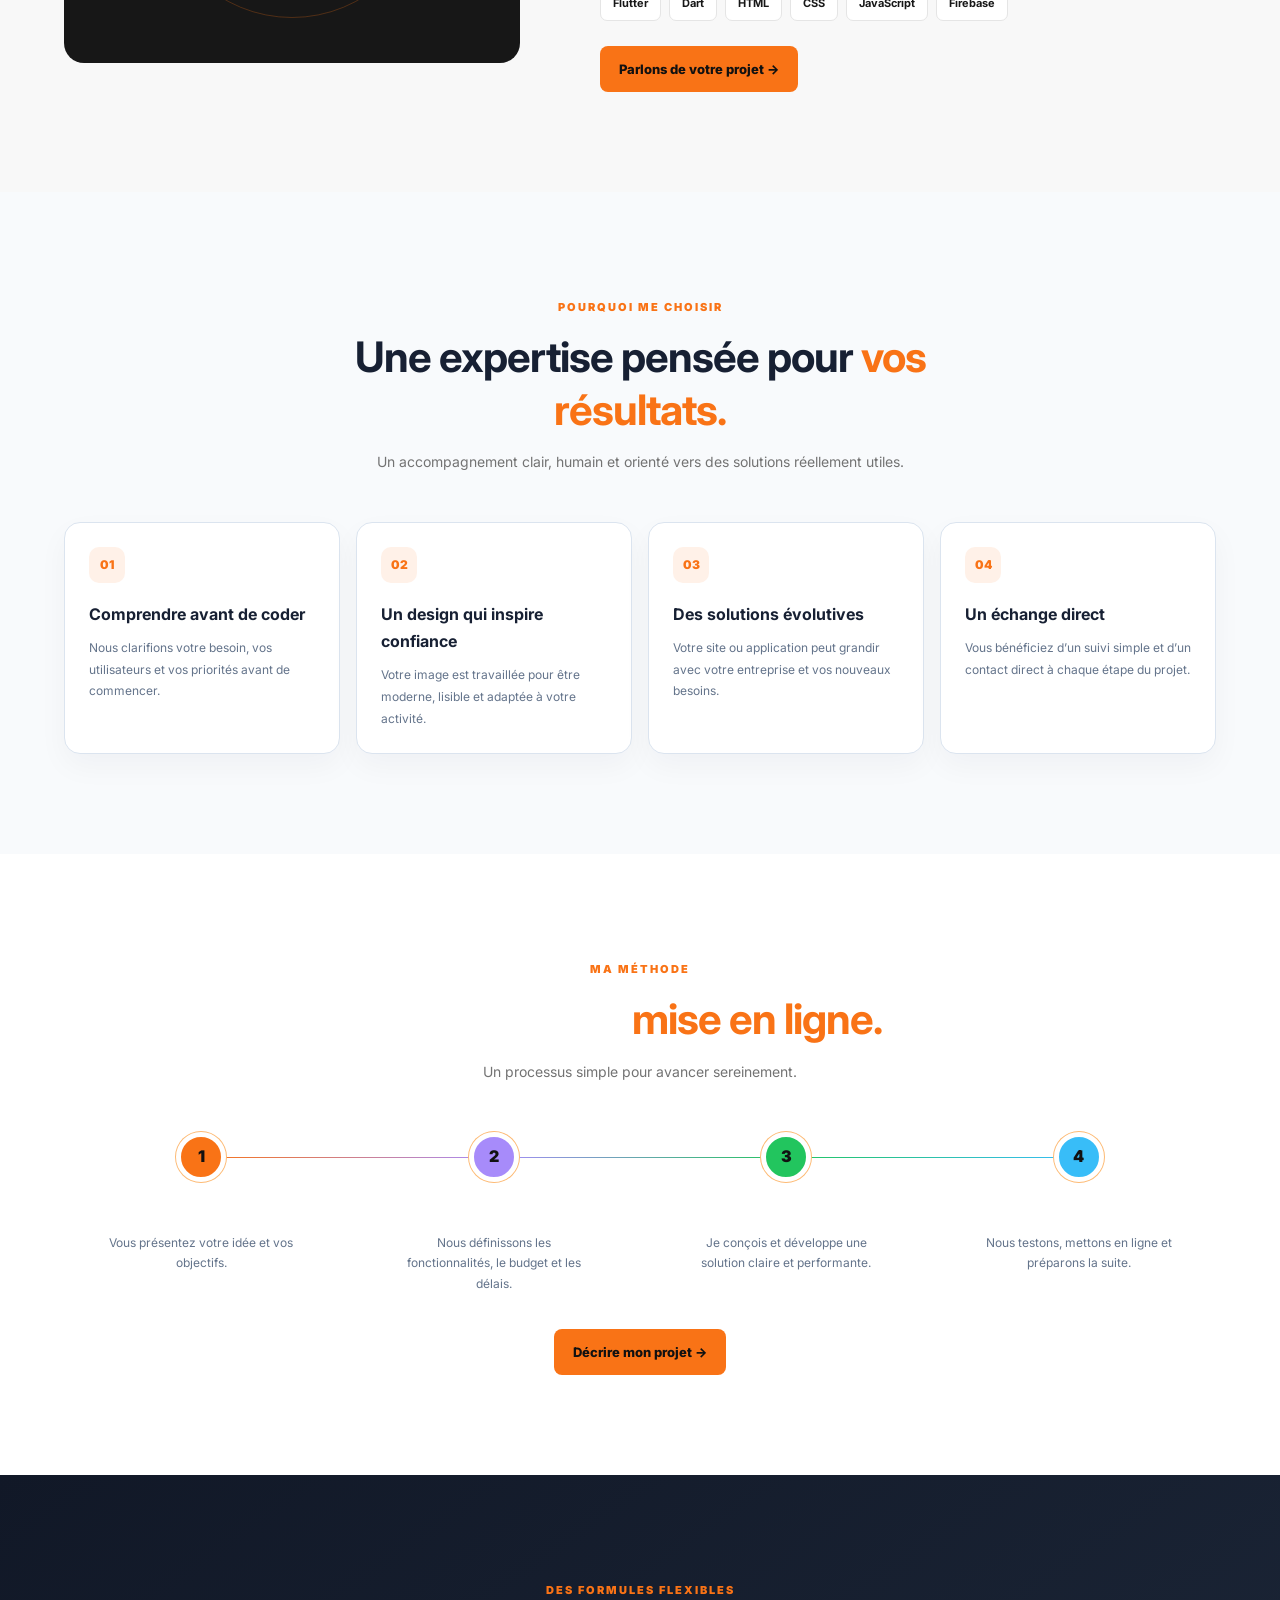
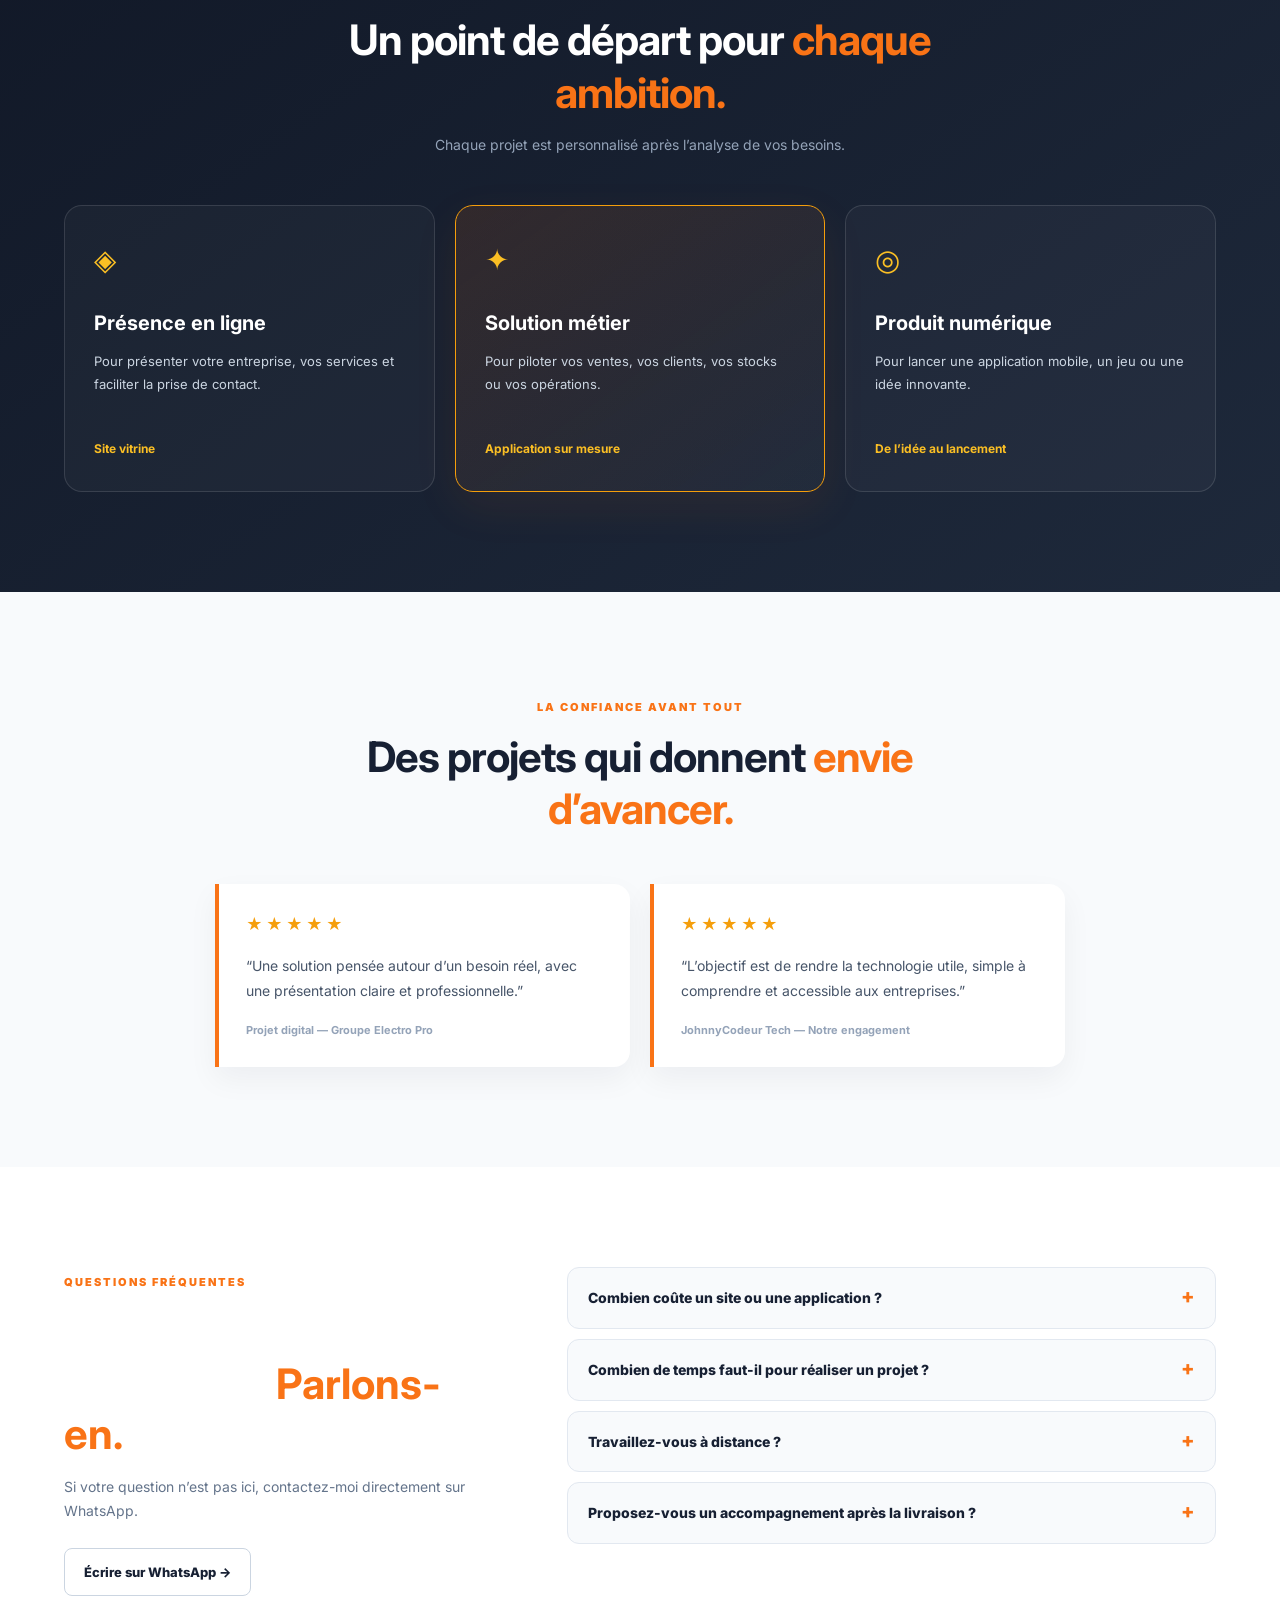
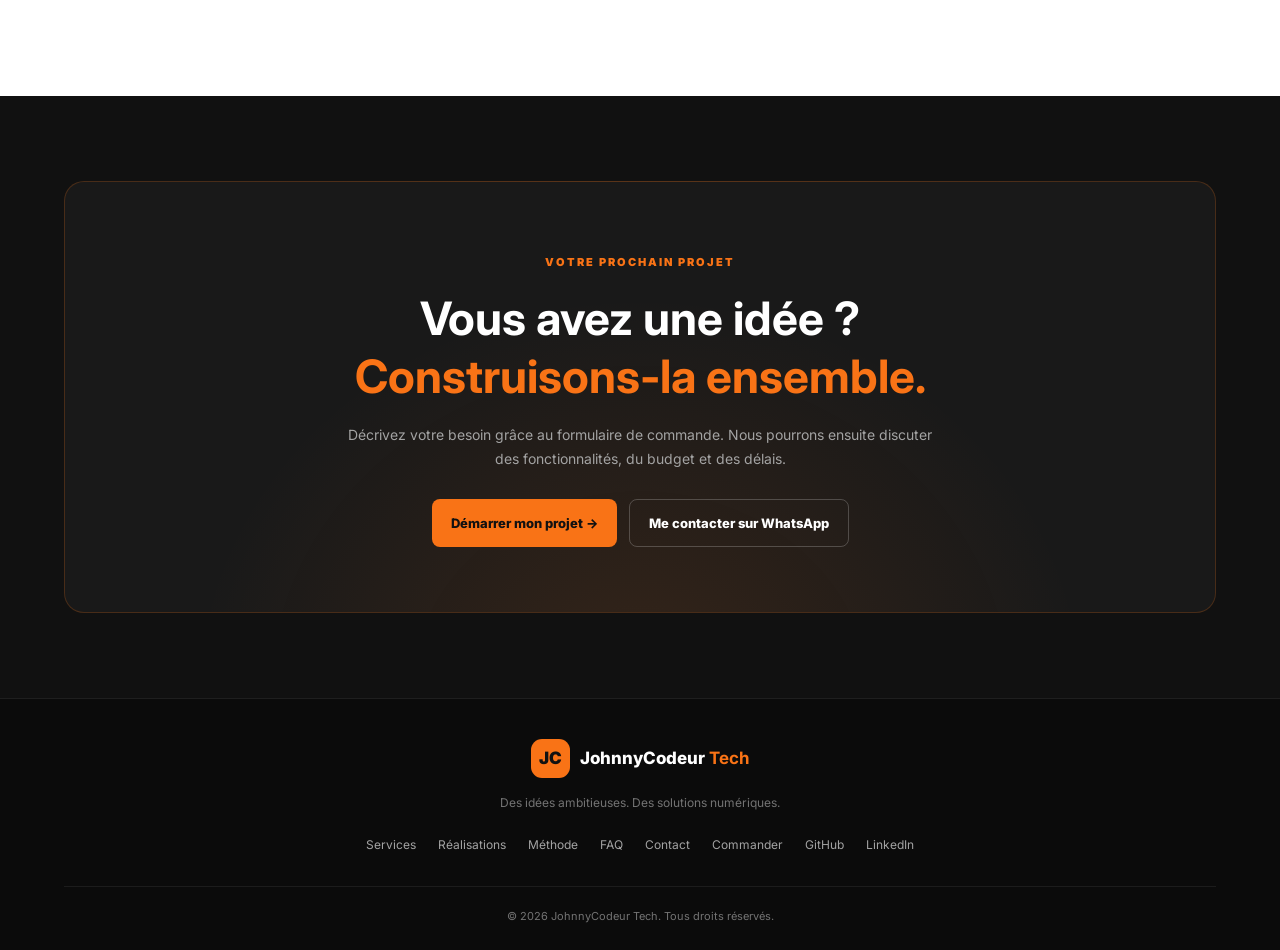
==== commit 861c0e83: "Fix FAQ visibility and WhatsApp icon Co-authored-by: Copilot <223556219+Copilot@users.noreply.github" ====
--- a/index.html
+++ b/index.html
@@ -51,6 +51,6 @@
 <section class="section faq-section" id="faq"><div class="container faq-layout"><div class="faq-intro"><span class="eyebrow">QUESTIONS FRÉQUENTES</span><h2>Vous avez une question ? <span>Parlons-en.</span></h2><p>Si votre question n’est pas ici, contactez-moi directement sur WhatsApp.</p><a href="https://wa.me/224626661314" target="_blank" rel="noopener noreferrer" class="btn btn-outline">Écrire sur WhatsApp →</a></div><div class="faq-list"><details><summary>Combien coûte un site ou une application ?</summary><p>Le prix dépend du périmètre, des fonctionnalités et du niveau de finition. Le formulaire permet de recevoir une proposition adaptée.</p></details><details><summary>Combien de temps faut-il pour réaliser un projet ?</summary><p>Le délai est confirmé après l’analyse du besoin. Un petit site et une application complète n’ont pas le même calendrier.</p></details><details><summary>Travaillez-vous à distance ?</summary><p>Oui. Les échanges, validations et suivis peuvent être réalisés à distance, quel que soit votre lieu.</p></details><details><summary>Proposez-vous un accompagnement après la livraison ?</summary><p>Oui, la maintenance, les évolutions et l’assistance peuvent être prévues dans une formule adaptée.</p></details></div></div></section>
 <section class="contact-section" id="contact"><div class="container contact-box"><span class="eyebrow">VOTRE PROCHAIN PROJET</span><h2>Vous avez une idée ?<br><span>Construisons-la ensemble.</span></h2><p>Décrivez votre besoin grâce au formulaire de commande. Nous pourrons ensuite discuter des fonctionnalités, du budget et des délais.</p><div class="contact-buttons"><a href="formulaire.html" class="btn btn-primary">Démarrer mon projet →</a><a href="https://wa.me/224626661314" target="_blank" rel="noopener noreferrer" class="btn btn-outline">Me contacter sur WhatsApp</a></div></div></section>
 </main>
-<a class="whatsapp-float" href="https://wa.me/224626661314" target="_blank" rel="noopener noreferrer" aria-label="Contacter JohnnyCodeur Tech sur WhatsApp">☏<span>Parlons de votre projet</span></a>
+<a class="whatsapp-float" href="https://wa.me/224626661314" target="_blank" rel="noopener noreferrer" aria-label="Contacter JohnnyCodeur Tech sur WhatsApp"><svg viewBox="0 0 32 32" aria-hidden="true"><path d="M16 3.5a12.45 12.45 0 0 0-10.7 18.8L3.7 28.5l6.4-1.55A12.5 12.5 0 1 0 16 3.5Zm0 22.8a10.3 10.3 0 0 1-5.25-1.43l-.38-.23-3.8.92.96-3.68-.25-.4A10.3 10.3 0 1 1 16 26.3Zm5.65-7.72c-.31-.16-1.83-.9-2.11-1s-.49-.16-.7.16-.8 1-.98 1.2-.36.24-.67.08a8.4 8.4 0 0 1-2.48-1.53 9.3 9.3 0 0 1-1.72-2.14c-.18-.31 0-.48.14-.64s.31-.36.46-.54a2.1 2.1 0 0 0 .31-.52.58.58 0 0 0-.03-.55c-.08-.16-.7-1.68-.96-2.3s-.51-.52-.7-.53h-.6a1.15 1.15 0 0 0-.83.39 3.5 3.5 0 0 0-1.09 2.6 6.1 6.1 0 0 0 1.27 3.24 14 14 0 0 0 5.36 4.74c.75.32 1.33.51 1.78.65a4.3 4.3 0 0 0 1.97.12 3.2 3.2 0 0 0 2.1-1.47 2.6 2.6 0 0 0 .18-1.47c-.08-.13-.28-.2-.58-.35Z"/></svg><span>Parlons de votre projet</span></a>
 <footer class="footer"><div class="container footer-content"><a href="#accueil" class="logo"><span class="logo-icon">JC</span><span>JohnnyCodeur <strong>Tech</strong></span></a><p>Des idées ambitieuses. Des solutions numériques.</p><div class="footer-links"><a href="#services">Services</a><a href="#realisations">Réalisations</a><a href="#methode">Méthode</a><a href="#faq">FAQ</a><a href="#contact">Contact</a><a href="formulaire.html">Commander</a><a href="https://github.com/johnkpoghomou-lab" target="_blank" rel="noopener noreferrer">GitHub</a><a href="https://www.linkedin.com/in/john-kpoghomou-a76056212" target="_blank" rel="noopener noreferrer">LinkedIn</a></div><p class="copyright">© <span id="year"></span> JohnnyCodeur Tech. Tous droits réservés.</p></div></footer>
 <script src="script.js"></script></body></html>
--- a/style.css
+++ b/style.css
@@ -13,4 +13,5 @@
 @media(max-width:640px){.hero-visual{min-height:400px}.portrait-frame{height:390px;width:min(100%,330px)}.floating-card{z-index:4}.floating-top{top:0}.floating-bottom{bottom:4px}}
 .benefits{background:#f8fafc;color:#172033}.benefits-grid{display:grid;grid-template-columns:repeat(4,1fr);gap:16px}.benefit-card{padding:24px;border:1px solid #dbe4ef;border-radius:16px;background:#fff;box-shadow:0 12px 30px #0f172a0a;transition:transform .25s,box-shadow .25s}.benefit-card:hover{transform:translateY(-6px);box-shadow:0 18px 35px #0f172a18}.benefit-number{display:grid;place-items:center;width:36px;height:36px;border-radius:10px;background:#fff1e8;color:var(--orange);font-size:12px;font-weight:900}.benefit-card h3{margin-top:18px;font-size:16px}.benefit-card p{margin-top:9px;color:#64748b;font-size:12px;line-height:1.8}.process{background:#fff}.process-grid{display:grid;grid-template-columns:repeat(4,1fr);gap:18px;position:relative}.process-grid::before{content:"";position:absolute;top:25px;left:12%;right:12%;height:1px;background:linear-gradient(90deg,#f97316,#a78bfa,#22c55e,#38bdf8)}.process-step{position:relative;z-index:1;text-align:center}.process-step>span{display:grid;place-items:center;width:50px;height:50px;margin:0 auto;border:5px solid #fff;border-radius:50%;background:var(--orange);color:#111;font-weight:900;box-shadow:0 0 0 1px #fdba74}.process-step:nth-child(2)>span{background:#a78bfa}.process-step:nth-child(3)>span{background:#22c55e}.process-step:nth-child(4)>span{background:#38bdf8}.process-step h3{margin-top:17px;font-size:16px}.process-step p{margin:7px auto 0;max-width:190px;color:#64748b;font-size:12px}.center-action{text-align:center;margin-top:35px}.offers{background:linear-gradient(145deg,#111827,#1e293b)}.offers .section-heading>p{color:#94a3b8}.offers-grid{display:grid;grid-template-columns:repeat(3,1fr);gap:20px}.offer-card{padding:29px;border:1px solid #ffffff1f;border-radius:18px;background:#ffffff08;transition:transform .25s,border-color .25s}.offer-card:hover{transform:translateY(-7px);border-color:#fb923c}.offer-highlight{border-color:#f59e0b;background:linear-gradient(145deg,#f973161f,#ffffff08);box-shadow:0 15px 45px #f9731614}.offer-icon{font-size:29px;color:#fbbf24}.offer-card h3{margin-top:22px;font-size:20px}.offer-card p{min-height:62px;margin:10px 0 22px;color:#cbd5e1;font-size:13px}.offer-card strong{color:#fbbf24;font-size:12px}.testimonials{background:#f8fafc;color:#172033}.testimonials-grid{display:grid;grid-template-columns:repeat(2,1fr);gap:20px;max-width:850px;margin:auto}.testimonials blockquote{padding:27px;border-left:4px solid var(--orange);border-radius:0 16px 16px 0;background:#fff;box-shadow:0 12px 30px #0f172a0d}.stars{color:#f59e0b;letter-spacing:3px}.testimonials blockquote p{margin-top:15px;color:#475569;font-size:14px;line-height:1.8}.testimonials cite{display:block;margin-top:18px;color:#94a3b8;font-size:11px;font-style:normal;font-weight:700}.faq-section{background:#fff}.faq-layout{display:grid;grid-template-columns:.8fr 1.2fr;gap:70px;align-items:start}.faq-intro h2{margin-top:14px;font-size:clamp(28px,3.5vw,42px);line-height:1.2}.faq-intro h2 span{color:var(--orange)}.faq-intro p{margin:16px 0 25px;color:#64748b;font-size:14px}.faq-intro .btn-outline{border-color:#cbd5e1;color:#172033}.faq-intro .btn-outline:hover{border-color:var(--orange);color:var(--orange)}.faq-list{display:grid;gap:10px}.faq-list details{padding:18px 20px;border:1px solid #e2e8f0;border-radius:12px;background:#f8fafc}.faq-list details[open]{border-color:#fdba74;background:#fffaf5}.faq-list summary{cursor:pointer;list-style:none;font-size:14px;font-weight:800}.faq-list summary::-webkit-details-marker{display:none}.faq-list summary::after{content:"+";float:right;color:var(--orange);font-size:20px;line-height:1}.faq-list details[open] summary::after{content:"−"}.faq-list details p{margin:12px 24px 0 0;color:#64748b;font-size:13px}.whatsapp-float{position:fixed;right:22px;bottom:22px;z-index:900;display:flex;align-items:center;gap:9px;padding:13px 16px;border-radius:999px;background:#25d366;color:#062d16;box-shadow:0 12px 30px #16a34a55;font-size:22px;font-weight:900;transition:transform .2s,box-shadow .2s}.whatsapp-float:hover{transform:translateY(-4px);box-shadow:0 16px 35px #16a34a77}.whatsapp-float span{font-size:11px;font-weight:800}
 @media(max-width:900px){.benefits-grid{grid-template-columns:repeat(2,1fr)}.process-grid{grid-template-columns:repeat(2,1fr);gap:30px}.process-grid::before{display:none}.offers-grid{grid-template-columns:1fr;max-width:500px;margin:auto}.faq-layout{grid-template-columns:1fr;gap:35px}}
-@media(max-width:550px){.benefits-grid,.testimonials-grid{grid-template-columns:1fr}.process-grid{grid-template-columns:1fr;gap:25px}.whatsapp-float{right:14px;bottom:14px;padding:13px}.whatsapp-float span{display:none}}+@media(max-width:550px){.benefits-grid,.testimonials-grid{grid-template-columns:1fr}.process-grid{grid-template-columns:1fr;gap:25px}.whatsapp-float{right:14px;bottom:14px;padding:13px}.whatsapp-float span{display:none}}
+.faq-list summary{color:#172033}.faq-list details[open] summary{color:#c2410c}.whatsapp-float svg{width:23px;height:23px;fill:currentColor;display:block}.whatsapp-float span{white-space:nowrap}
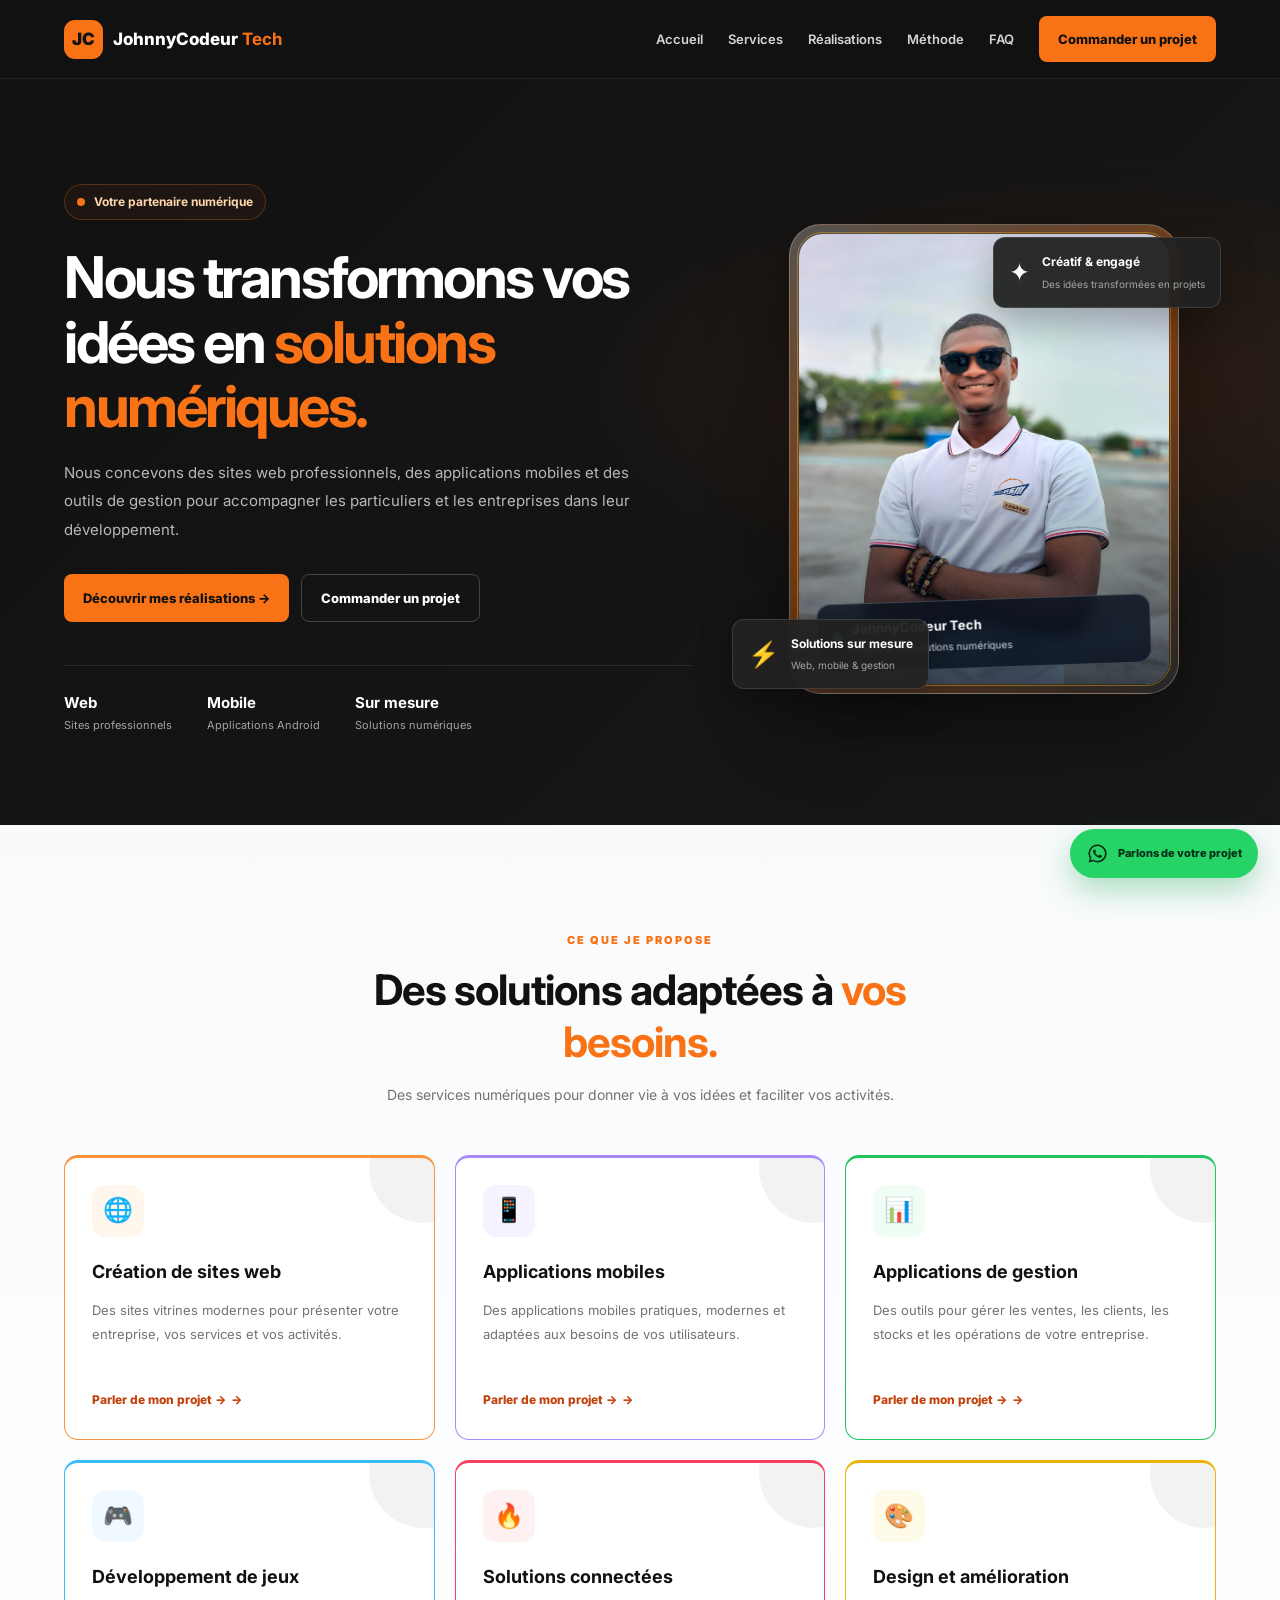
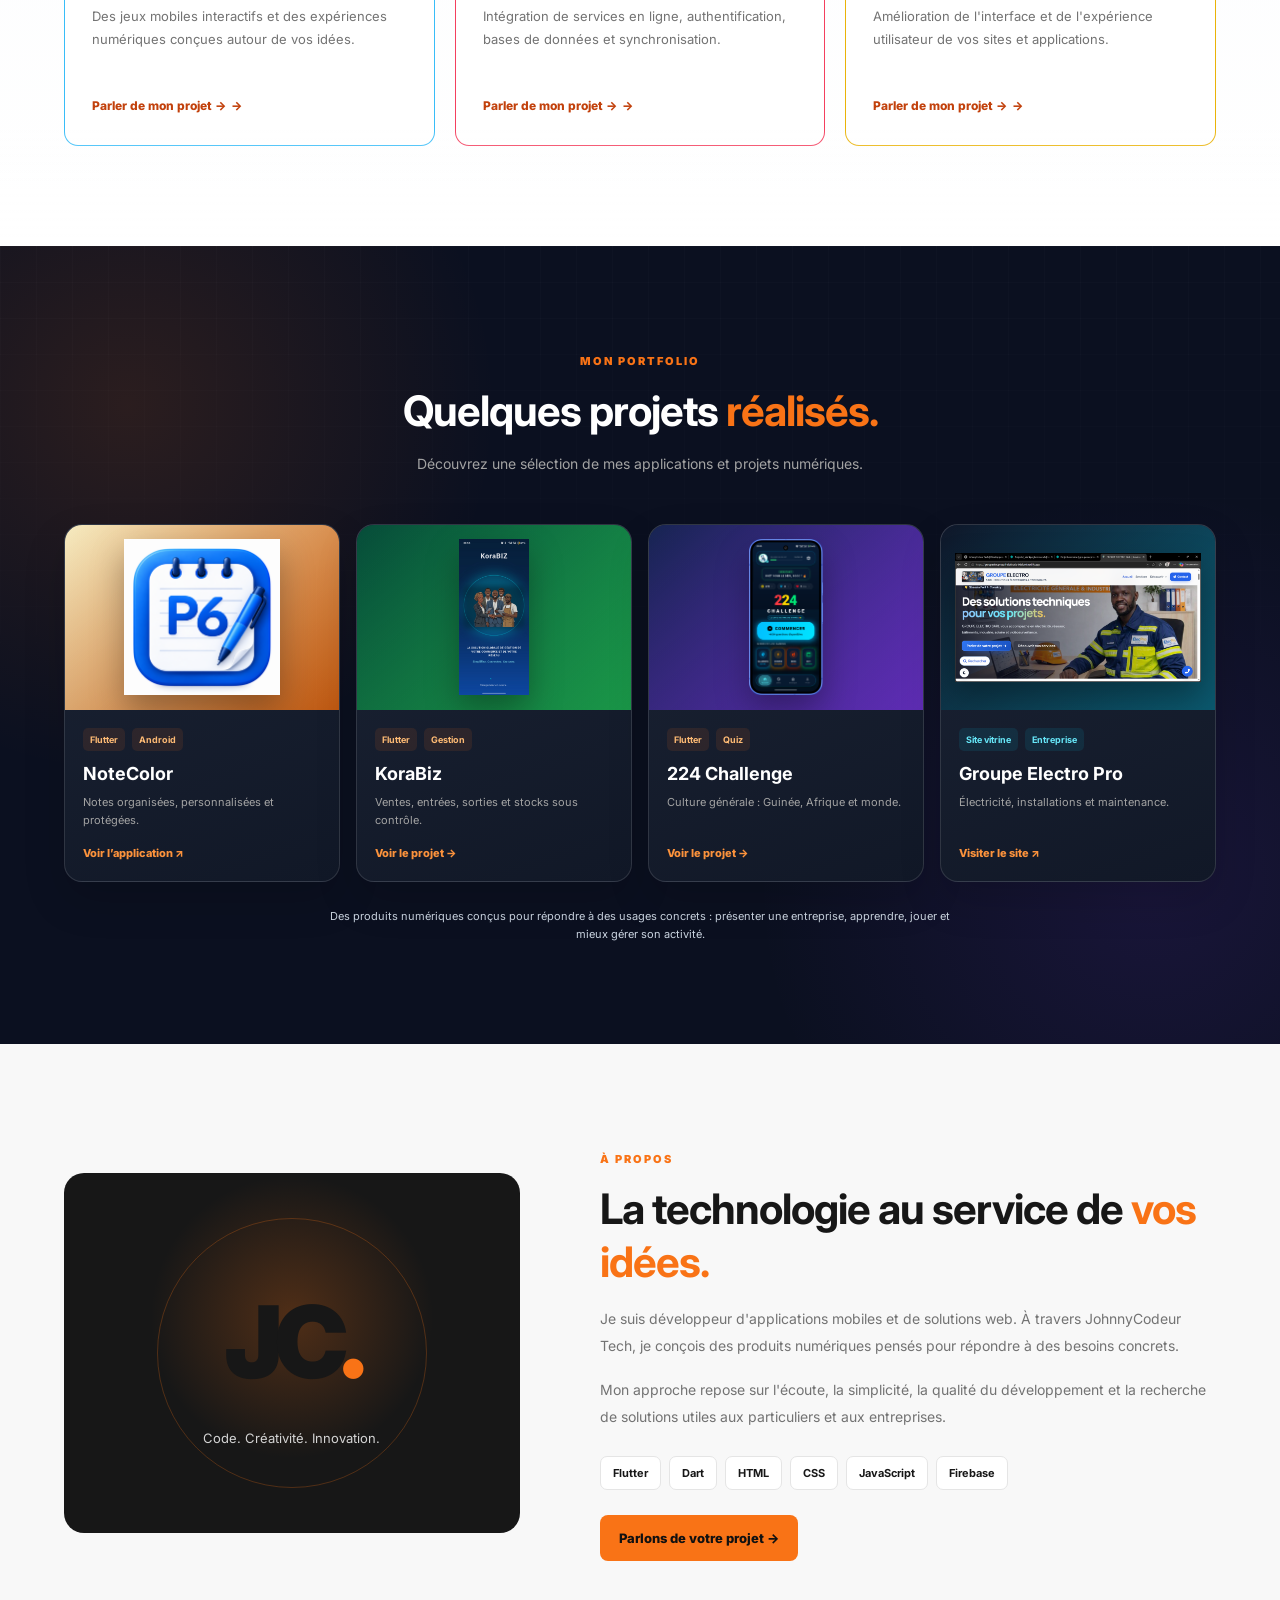
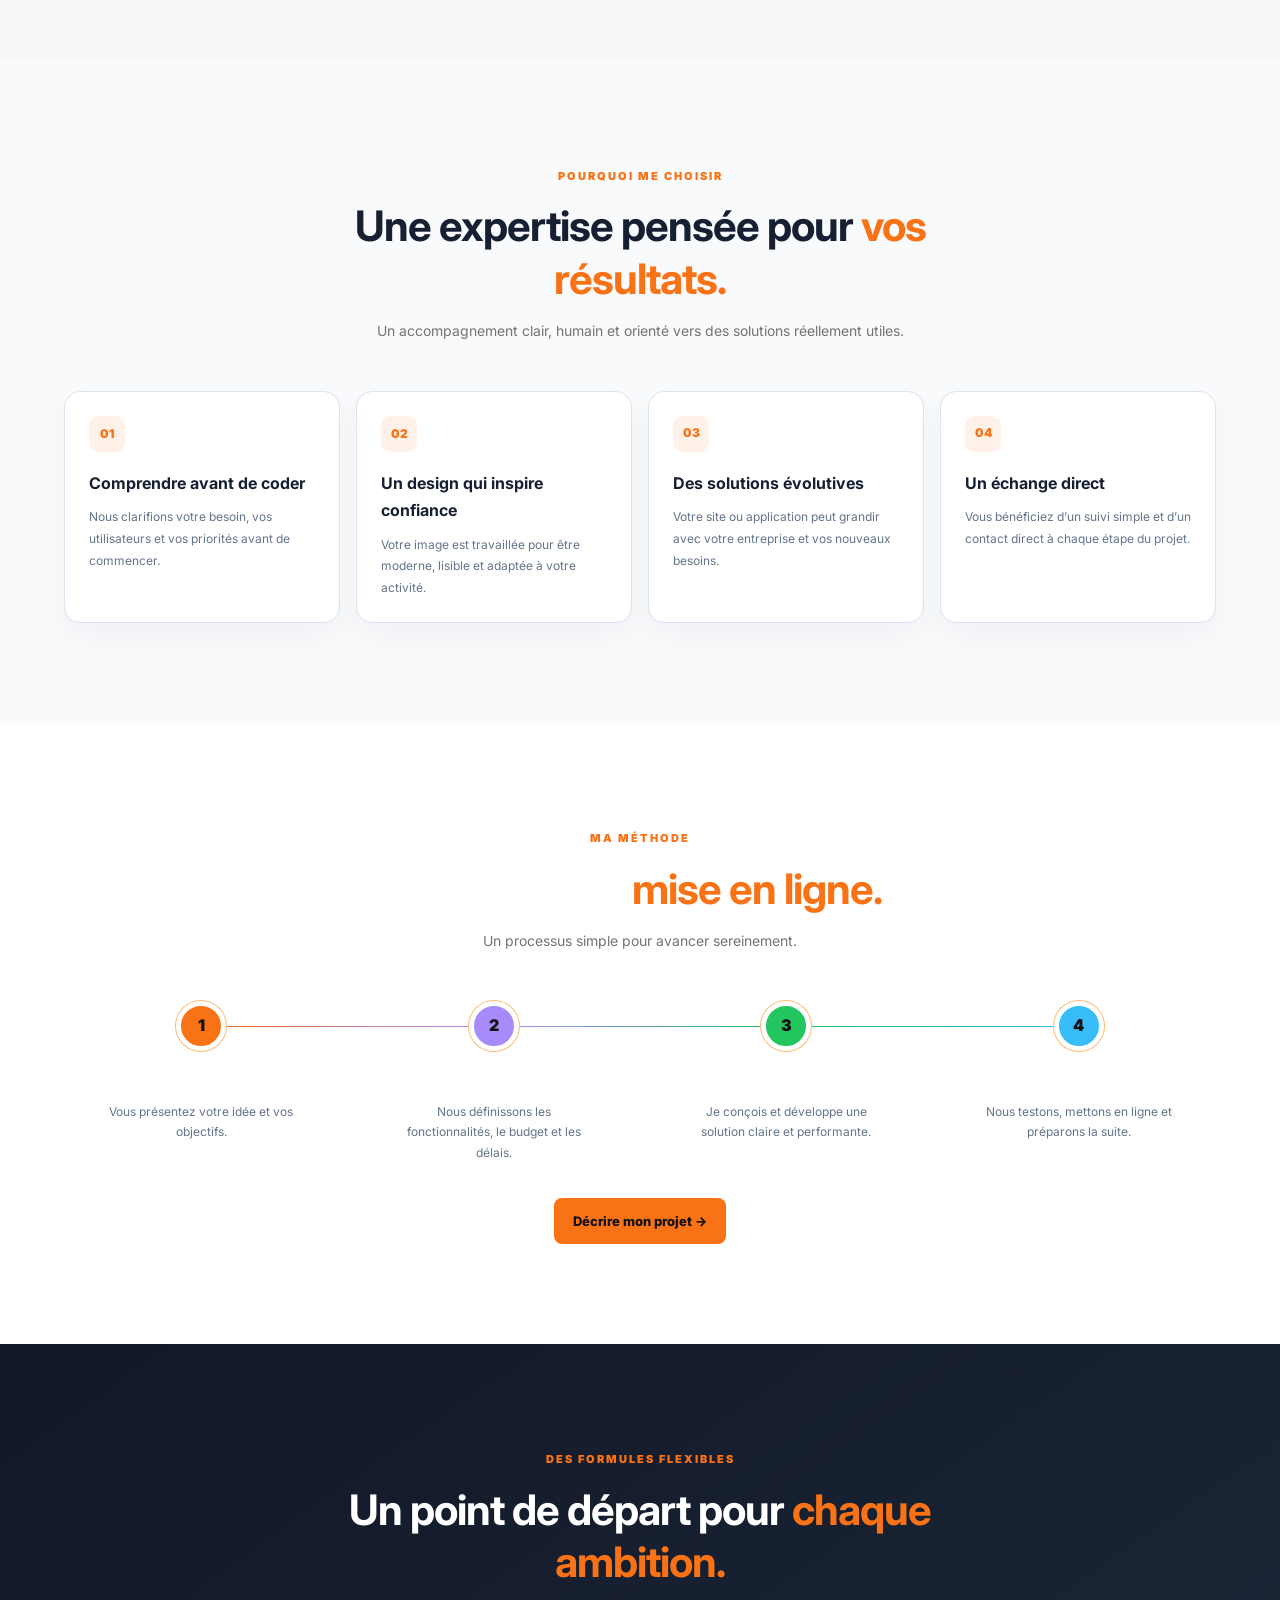
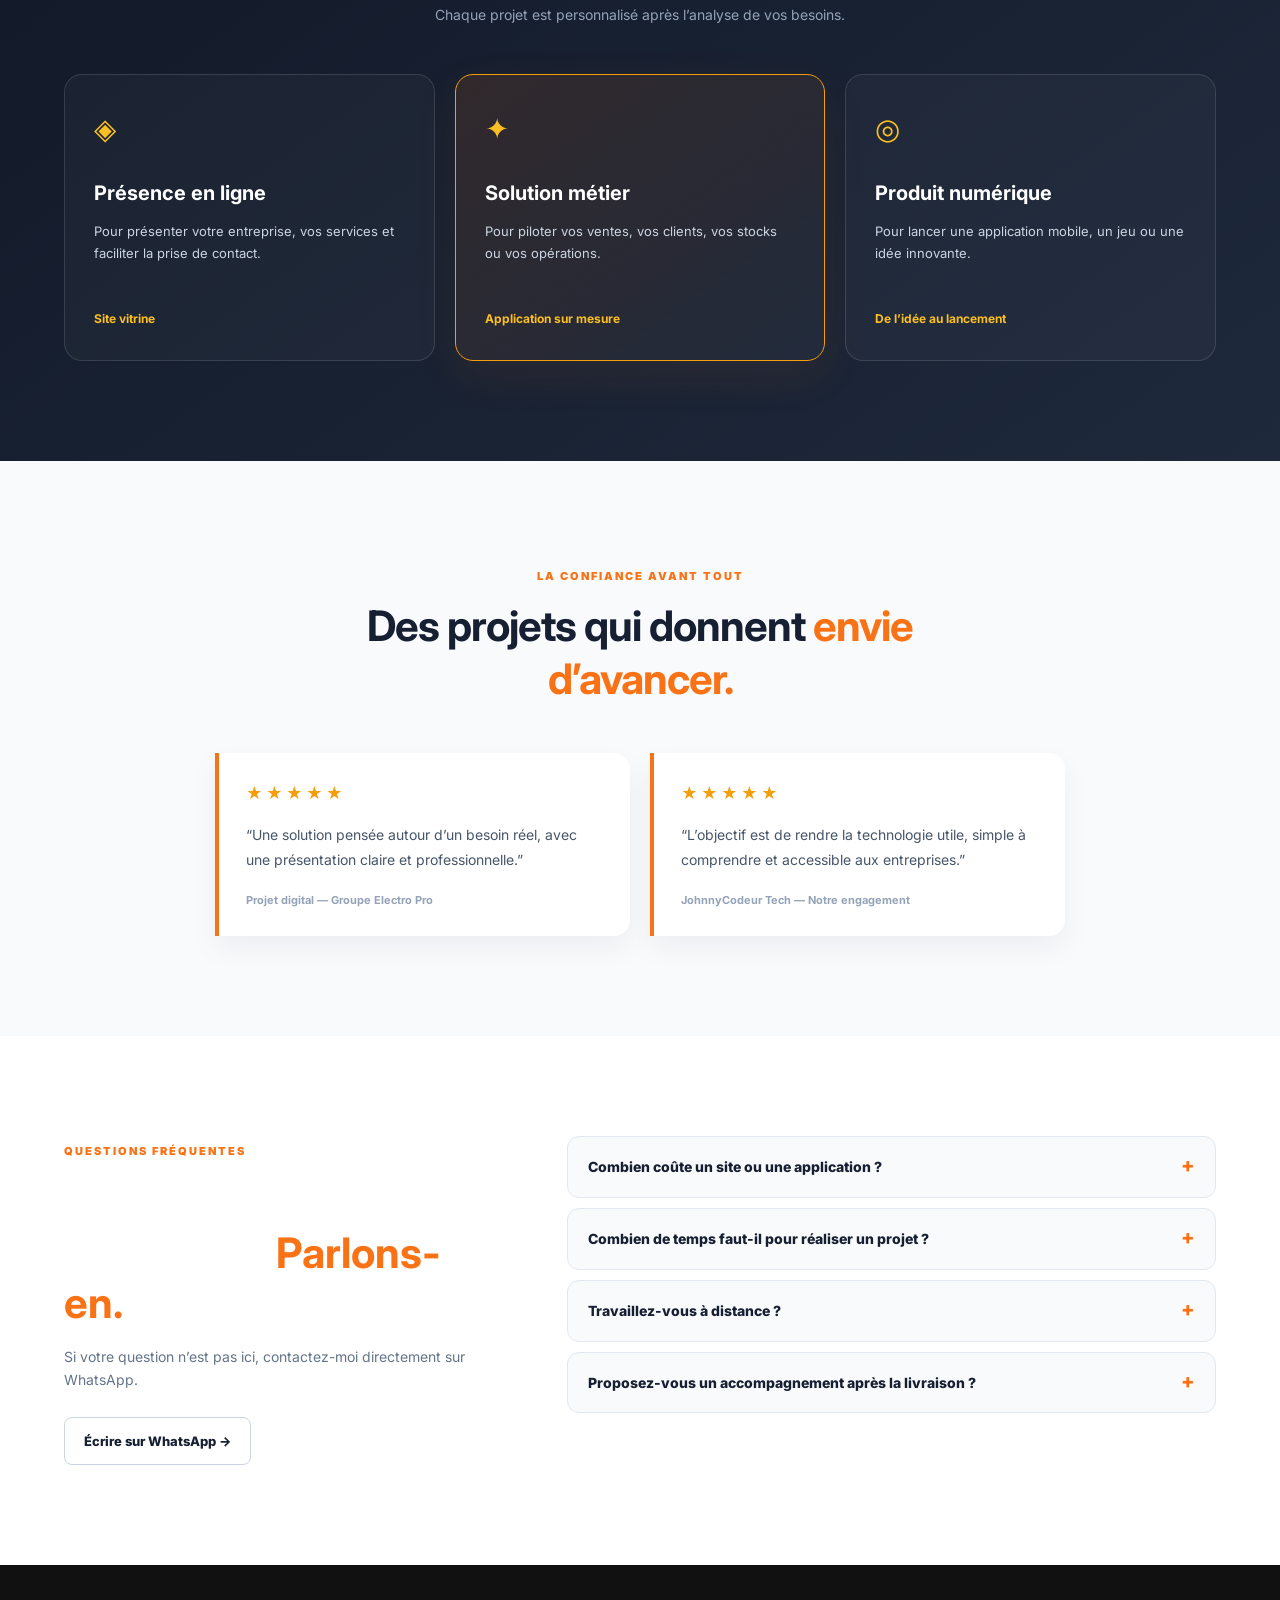
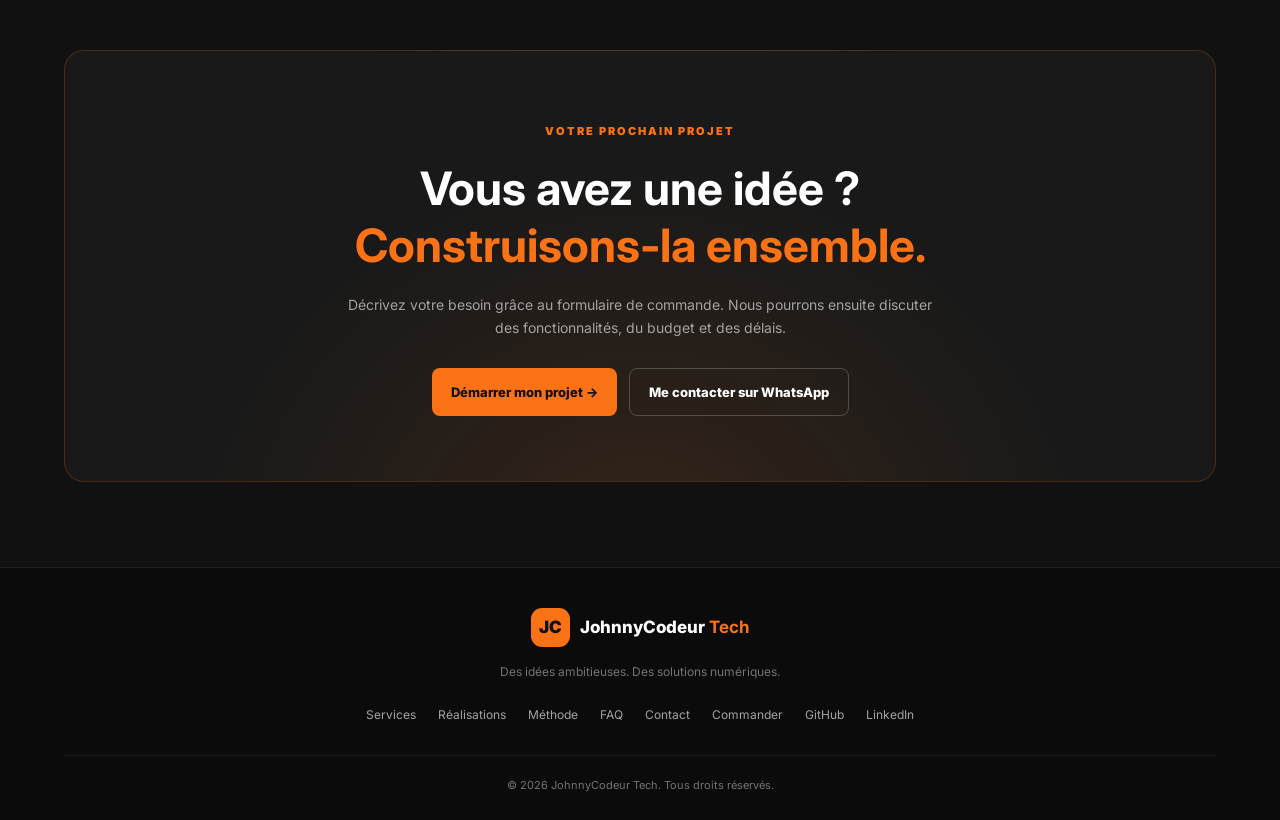
==== commit 6701b70e: "Refine premium responsive design Co-authored-by: Copilot <223556219+Copilot@users.noreply.github.com" ====
--- a/index.html
+++ b/index.html
@@ -38,10 +38,10 @@
 <article class="service-card"><div class="service-icon">🎨</div><h3>Design et amélioration</h3><p>Amélioration de l'interface et de l'expérience utilisateur de vos sites et applications.</p><a href="formulaire.html">Parler de mon projet →</a></article>
 </div></div></section>
 <section class="section projects" id="realisations"><div class="container"><div class="section-heading"><span class="eyebrow">MON PORTFOLIO</span><h2>Quelques projets <span>réalisés.</span></h2><p>Découvrez une sélection de mes applications et projets numériques.</p></div><div class="projects-grid">
-<article class="project-card"><div class="project-preview notecolor-preview"><img class="project-image" src="images/logonotecolor.png" alt="Aperçu de l'application NoteColor"></div><div class="project-body"><div class="project-tags"><span>Flutter</span><span>Android</span></div><h3>NoteColor</h3><p>Une application de prise de notes avec personnalisation, protection et fonctionnalités multimédias.</p><a href="https://play.google.com/store/apps/details?id=com.notecolor.app" target="_blank" rel="noopener noreferrer" class="project-link">Découvrir sur Google Play ↗</a></div></article>
-<article class="project-card"><div class="project-preview korabiz-preview"><img class="project-image" src="images/korabiz.jpg" alt="Aperçu de l'application KoraBiz"></div><div class="project-body"><div class="project-tags"><span>Flutter</span><span>Gestion commerciale</span></div><h3>KoraBiz</h3><p>L'application pensée pour les boutiquiers : elle aide à suivre ce qui entre et sort, à mieux connaître les ventes et à garder une vision claire de son commerce.</p><a href="formulaire.html" class="project-link">Demander une solution similaire →</a></div></article>
-<article class="project-card"><div class="project-preview game-preview"><img class="project-image" src="images/224challenge.png" alt="Aperçu du jeu mobile 224 Challenge"></div><div class="project-body"><div class="project-tags"><span>Flutter</span><span>Culture générale</span></div><h3>224 Challenge</h3><p>Un jeu de culture générale dédié à la Guinée, à l'Afrique et au monde, conçu pour apprendre, tester ses connaissances et relever des défis.</p><a href="formulaire.html" class="project-link">Découvrir le concept →</a></div></article>
-<article class="project-card project-card-featured"><div class="project-preview website-preview"><img class="project-image" src="images/siteweb.png" alt="Aperçu du site web de Groupe Electro Pro"></div><div class="project-body"><div class="project-tags"><span>Site vitrine</span><span>Entreprise</span></div><h3>Groupe Electro Pro</h3><p>Un site professionnel pour une entreprise multiservices : électricité, installations, maintenance et accompagnement des particuliers comme des entreprises.</p><a href="https://groupeelecprosarl-clafoutis-98dbc0.netlify.app" target="_blank" rel="noopener noreferrer" class="project-link">Visiter le site en ligne ↗</a></div></article>
+<article class="project-card"><div class="project-preview notecolor-preview"><img class="project-image" src="images/logonotecolor.png" alt="Aperçu de l'application NoteColor"></div><div class="project-body"><div class="project-tags"><span>Flutter</span><span>Android</span></div><h3>NoteColor</h3><p>Notes organisées, personnalisées et protégées.</p><a href="https://play.google.com/store/apps/details?id=com.notecolor.app" target="_blank" rel="noopener noreferrer" class="project-link">Voir l’application ↗</a></div></article>
+<article class="project-card"><div class="project-preview korabiz-preview"><img class="project-image" src="images/korabiz.jpg" alt="Aperçu de l'application KoraBiz"></div><div class="project-body"><div class="project-tags"><span>Flutter</span><span>Gestion</span></div><h3>KoraBiz</h3><p>Ventes, entrées, sorties et stocks sous contrôle.</p><a href="formulaire.html" class="project-link">Voir le projet →</a></div></article>
+<article class="project-card"><div class="project-preview game-preview"><img class="project-image" src="images/224challenge.png" alt="Aperçu du jeu mobile 224 Challenge"></div><div class="project-body"><div class="project-tags"><span>Flutter</span><span>Quiz</span></div><h3>224 Challenge</h3><p>Culture générale : Guinée, Afrique et monde.</p><a href="formulaire.html" class="project-link">Voir le projet →</a></div></article>
+<article class="project-card project-card-featured"><div class="project-preview website-preview"><img class="project-image" src="images/siteweb.png" alt="Aperçu du site web de Groupe Electro Pro"></div><div class="project-body"><div class="project-tags"><span>Site vitrine</span><span>Entreprise</span></div><h3>Groupe Electro Pro</h3><p>Électricité, installations et maintenance.</p><a href="https://groupeelecprosarl-clafoutis-98dbc0.netlify.app" target="_blank" rel="noopener noreferrer" class="project-link">Visiter le site ↗</a></div></article>
 </div><p class="portfolio-note">Des produits numériques conçus pour répondre à des usages concrets : présenter une entreprise, apprendre, jouer et mieux gérer son activité.</p></div></section>
 <section class="section about" id="apropos"><div class="container about-grid"><div class="about-visual"><div class="about-logo">JC<span>.</span></div><p>Code. Créativité. Innovation.</p><div class="about-decoration"></div></div><div class="about-content"><span class="eyebrow">À PROPOS</span><h2>La technologie au service de <span>vos idées.</span></h2><p>Je suis développeur d'applications mobiles et de solutions web. À travers JohnnyCodeur Tech, je conçois des produits numériques pensés pour répondre à des besoins concrets.</p><p>Mon approche repose sur l'écoute, la simplicité, la qualité du développement et la recherche de solutions utiles aux particuliers et aux entreprises.</p><div class="tech-list"><span>Flutter</span><span>Dart</span><span>HTML</span><span>CSS</span><span>JavaScript</span><span>Firebase</span></div><a href="formulaire.html" class="btn btn-primary">Parlons de votre projet →</a></div></div></section>
 <section class="section benefits" id="benefices"><div class="container"><div class="section-heading"><span class="eyebrow">POURQUOI ME CHOISIR</span><h2>Une expertise pensée pour <span>vos résultats.</span></h2><p>Un accompagnement clair, humain et orienté vers des solutions réellement utiles.</p></div><div class="benefits-grid"><article class="benefit-card"><span class="benefit-number">01</span><h3>Comprendre avant de coder</h3><p>Nous clarifions votre besoin, vos utilisateurs et vos priorités avant de commencer.</p></article><article class="benefit-card"><span class="benefit-number">02</span><h3>Un design qui inspire confiance</h3><p>Votre image est travaillée pour être moderne, lisible et adaptée à votre activité.</p></article><article class="benefit-card"><span class="benefit-number">03</span><h3>Des solutions évolutives</h3><p>Votre site ou application peut grandir avec votre entreprise et vos nouveaux besoins.</p></article><article class="benefit-card"><span class="benefit-number">04</span><h3>Un échange direct</h3><p>Vous bénéficiez d’un suivi simple et d’un contact direct à chaque étape du projet.</p></article></div></div></section>
--- a/style.css
+++ b/style.css
@@ -14,4 +14,8 @@
 .benefits{background:#f8fafc;color:#172033}.benefits-grid{display:grid;grid-template-columns:repeat(4,1fr);gap:16px}.benefit-card{padding:24px;border:1px solid #dbe4ef;border-radius:16px;background:#fff;box-shadow:0 12px 30px #0f172a0a;transition:transform .25s,box-shadow .25s}.benefit-card:hover{transform:translateY(-6px);box-shadow:0 18px 35px #0f172a18}.benefit-number{display:grid;place-items:center;width:36px;height:36px;border-radius:10px;background:#fff1e8;color:var(--orange);font-size:12px;font-weight:900}.benefit-card h3{margin-top:18px;font-size:16px}.benefit-card p{margin-top:9px;color:#64748b;font-size:12px;line-height:1.8}.process{background:#fff}.process-grid{display:grid;grid-template-columns:repeat(4,1fr);gap:18px;position:relative}.process-grid::before{content:"";position:absolute;top:25px;left:12%;right:12%;height:1px;background:linear-gradient(90deg,#f97316,#a78bfa,#22c55e,#38bdf8)}.process-step{position:relative;z-index:1;text-align:center}.process-step>span{display:grid;place-items:center;width:50px;height:50px;margin:0 auto;border:5px solid #fff;border-radius:50%;background:var(--orange);color:#111;font-weight:900;box-shadow:0 0 0 1px #fdba74}.process-step:nth-child(2)>span{background:#a78bfa}.process-step:nth-child(3)>span{background:#22c55e}.process-step:nth-child(4)>span{background:#38bdf8}.process-step h3{margin-top:17px;font-size:16px}.process-step p{margin:7px auto 0;max-width:190px;color:#64748b;font-size:12px}.center-action{text-align:center;margin-top:35px}.offers{background:linear-gradient(145deg,#111827,#1e293b)}.offers .section-heading>p{color:#94a3b8}.offers-grid{display:grid;grid-template-columns:repeat(3,1fr);gap:20px}.offer-card{padding:29px;border:1px solid #ffffff1f;border-radius:18px;background:#ffffff08;transition:transform .25s,border-color .25s}.offer-card:hover{transform:translateY(-7px);border-color:#fb923c}.offer-highlight{border-color:#f59e0b;background:linear-gradient(145deg,#f973161f,#ffffff08);box-shadow:0 15px 45px #f9731614}.offer-icon{font-size:29px;color:#fbbf24}.offer-card h3{margin-top:22px;font-size:20px}.offer-card p{min-height:62px;margin:10px 0 22px;color:#cbd5e1;font-size:13px}.offer-card strong{color:#fbbf24;font-size:12px}.testimonials{background:#f8fafc;color:#172033}.testimonials-grid{display:grid;grid-template-columns:repeat(2,1fr);gap:20px;max-width:850px;margin:auto}.testimonials blockquote{padding:27px;border-left:4px solid var(--orange);border-radius:0 16px 16px 0;background:#fff;box-shadow:0 12px 30px #0f172a0d}.stars{color:#f59e0b;letter-spacing:3px}.testimonials blockquote p{margin-top:15px;color:#475569;font-size:14px;line-height:1.8}.testimonials cite{display:block;margin-top:18px;color:#94a3b8;font-size:11px;font-style:normal;font-weight:700}.faq-section{background:#fff}.faq-layout{display:grid;grid-template-columns:.8fr 1.2fr;gap:70px;align-items:start}.faq-intro h2{margin-top:14px;font-size:clamp(28px,3.5vw,42px);line-height:1.2}.faq-intro h2 span{color:var(--orange)}.faq-intro p{margin:16px 0 25px;color:#64748b;font-size:14px}.faq-intro .btn-outline{border-color:#cbd5e1;color:#172033}.faq-intro .btn-outline:hover{border-color:var(--orange);color:var(--orange)}.faq-list{display:grid;gap:10px}.faq-list details{padding:18px 20px;border:1px solid #e2e8f0;border-radius:12px;background:#f8fafc}.faq-list details[open]{border-color:#fdba74;background:#fffaf5}.faq-list summary{cursor:pointer;list-style:none;font-size:14px;font-weight:800}.faq-list summary::-webkit-details-marker{display:none}.faq-list summary::after{content:"+";float:right;color:var(--orange);font-size:20px;line-height:1}.faq-list details[open] summary::after{content:"−"}.faq-list details p{margin:12px 24px 0 0;color:#64748b;font-size:13px}.whatsapp-float{position:fixed;right:22px;bottom:22px;z-index:900;display:flex;align-items:center;gap:9px;padding:13px 16px;border-radius:999px;background:#25d366;color:#062d16;box-shadow:0 12px 30px #16a34a55;font-size:22px;font-weight:900;transition:transform .2s,box-shadow .2s}.whatsapp-float:hover{transform:translateY(-4px);box-shadow:0 16px 35px #16a34a77}.whatsapp-float span{font-size:11px;font-weight:800}
 @media(max-width:900px){.benefits-grid{grid-template-columns:repeat(2,1fr)}.process-grid{grid-template-columns:repeat(2,1fr);gap:30px}.process-grid::before{display:none}.offers-grid{grid-template-columns:1fr;max-width:500px;margin:auto}.faq-layout{grid-template-columns:1fr;gap:35px}}
 @media(max-width:550px){.benefits-grid,.testimonials-grid{grid-template-columns:1fr}.process-grid{grid-template-columns:1fr;gap:25px}.whatsapp-float{right:14px;bottom:14px;padding:13px}.whatsapp-float span{display:none}}
-.faq-list summary{color:#172033}.faq-list details[open] summary{color:#c2410c}.whatsapp-float svg{width:23px;height:23px;fill:currentColor;display:block}.whatsapp-float span{white-space:nowrap}+.faq-list summary{color:#172033}.faq-list details[open] summary{color:#c2410c}.whatsapp-float svg{width:23px;height:23px;fill:currentColor;display:block}.whatsapp-float span{white-space:nowrap}
+.projects{position:relative;overflow:hidden;background:radial-gradient(circle at 10% 20%,#f9731622,transparent 28%),radial-gradient(circle at 90% 80%,#7c3aed1f,transparent 30%),#0b1020}.projects::before{content:"";position:absolute;inset:0;background-image:linear-gradient(#ffffff08 1px,transparent 1px),linear-gradient(90deg,#ffffff08 1px,transparent 1px);background-size:36px 36px;mask-image:linear-gradient(to bottom,#0008,transparent 75%);pointer-events:none}.projects .container{position:relative}.projects-grid{grid-template-columns:repeat(4,minmax(0,1fr));gap:16px}.project-card{display:grid;grid-template-rows:185px 1fr;border:1px solid #ffffff1f;border-radius:18px;background:linear-gradient(160deg,#1b2334,#111827);box-shadow:0 18px 42px #00000026}.project-card:hover{border-color:#fbbf24;box-shadow:0 24px 52px #00000045}.project-preview{min-height:0;height:185px;padding:14px}.project-image{height:156px;filter:drop-shadow(0 15px 16px #0000004d)}.project-body{display:flex;flex-direction:column;padding:18px}.project-tags span{padding:4px 7px;font-size:9px}.project-body h3{margin-top:12px;font-size:18px;line-height:1.2}.project-body p{min-height:0;margin:8px 0 15px;font-size:11px;line-height:1.65}.project-link{margin-top:auto;font-size:11px}.portfolio-note{margin:25px auto 0;max-width:640px;color:#cbd5e1}.services{position:relative;background:linear-gradient(180deg,#f8fafc,#fff)}.services::after{content:"";position:absolute;inset:auto 0 0;height:120px;background:linear-gradient(transparent,#fff);pointer-events:none}.service-card{overflow:hidden}.service-card::before{content:"";position:absolute;top:-45px;right:-45px;width:110px;height:110px;border-radius:50%;background:currentColor;opacity:.05}.service-card h3{font-size:18px}.service-card p{min-height:66px}.service-card a{display:inline-flex;align-items:center;gap:5px}.service-card a::after{content:"→";transition:transform .2s}.service-card:hover a::after{transform:translateX(4px)}
+@keyframes premium-rise{from{opacity:0;transform:translateY(20px)}to{opacity:1;transform:translateY(0)}}@keyframes premium-float{0%,100%{transform:translateY(0)}50%{transform:translateY(-9px)}}@media(prefers-reduced-motion:no-preference){.hero-content{animation:premium-rise .7s both}.portrait-frame{animation:premium-rise .8s .1s both,premium-float 5s 1s ease-in-out infinite}.service-card,.project-card,.benefit-card,.offer-card{animation:premium-rise .5s both}.service-card:nth-child(2),.project-card:nth-child(2){animation-delay:.07s}.service-card:nth-child(3),.project-card:nth-child(3){animation-delay:.14s}.service-card:nth-child(4),.project-card:nth-child(4){animation-delay:.21s}.service-card:nth-child(5){animation-delay:.28s}.service-card:nth-child(6){animation-delay:.35s}}
+@media(max-width:1100px){.projects-grid{grid-template-columns:repeat(2,minmax(0,1fr));gap:18px}.project-card{grid-template-rows:200px 1fr}.project-preview{height:200px}.project-image{height:170px}}
+@media(max-width:640px){.hero{padding-bottom:52px}.hero-grid{gap:28px}.hero-stats{gap:9px;margin-top:28px;padding-top:18px}.hero-stats strong{font-size:11px}.hero-stats span{font-size:9px}.services-grid,.projects-grid{grid-template-columns:1fr}.services-grid{gap:13px}.service-card{padding:21px}.service-card p{min-height:0;margin-bottom:14px}.project-card{grid-template-columns:116px 1fr;grid-template-rows:1fr;border-radius:15px}.project-preview{height:100%;min-height:160px;padding:10px}.project-image{height:138px}.project-body{padding:15px}.project-body h3{margin-top:9px;font-size:16px}.project-body p{margin:6px 0 10px;font-size:10px}.project-link{font-size:10px}.project-tags{gap:4px}.project-tags span{font-size:8px}.projects .section-heading{margin-bottom:28px}.whatsapp-float{bottom:18px}}
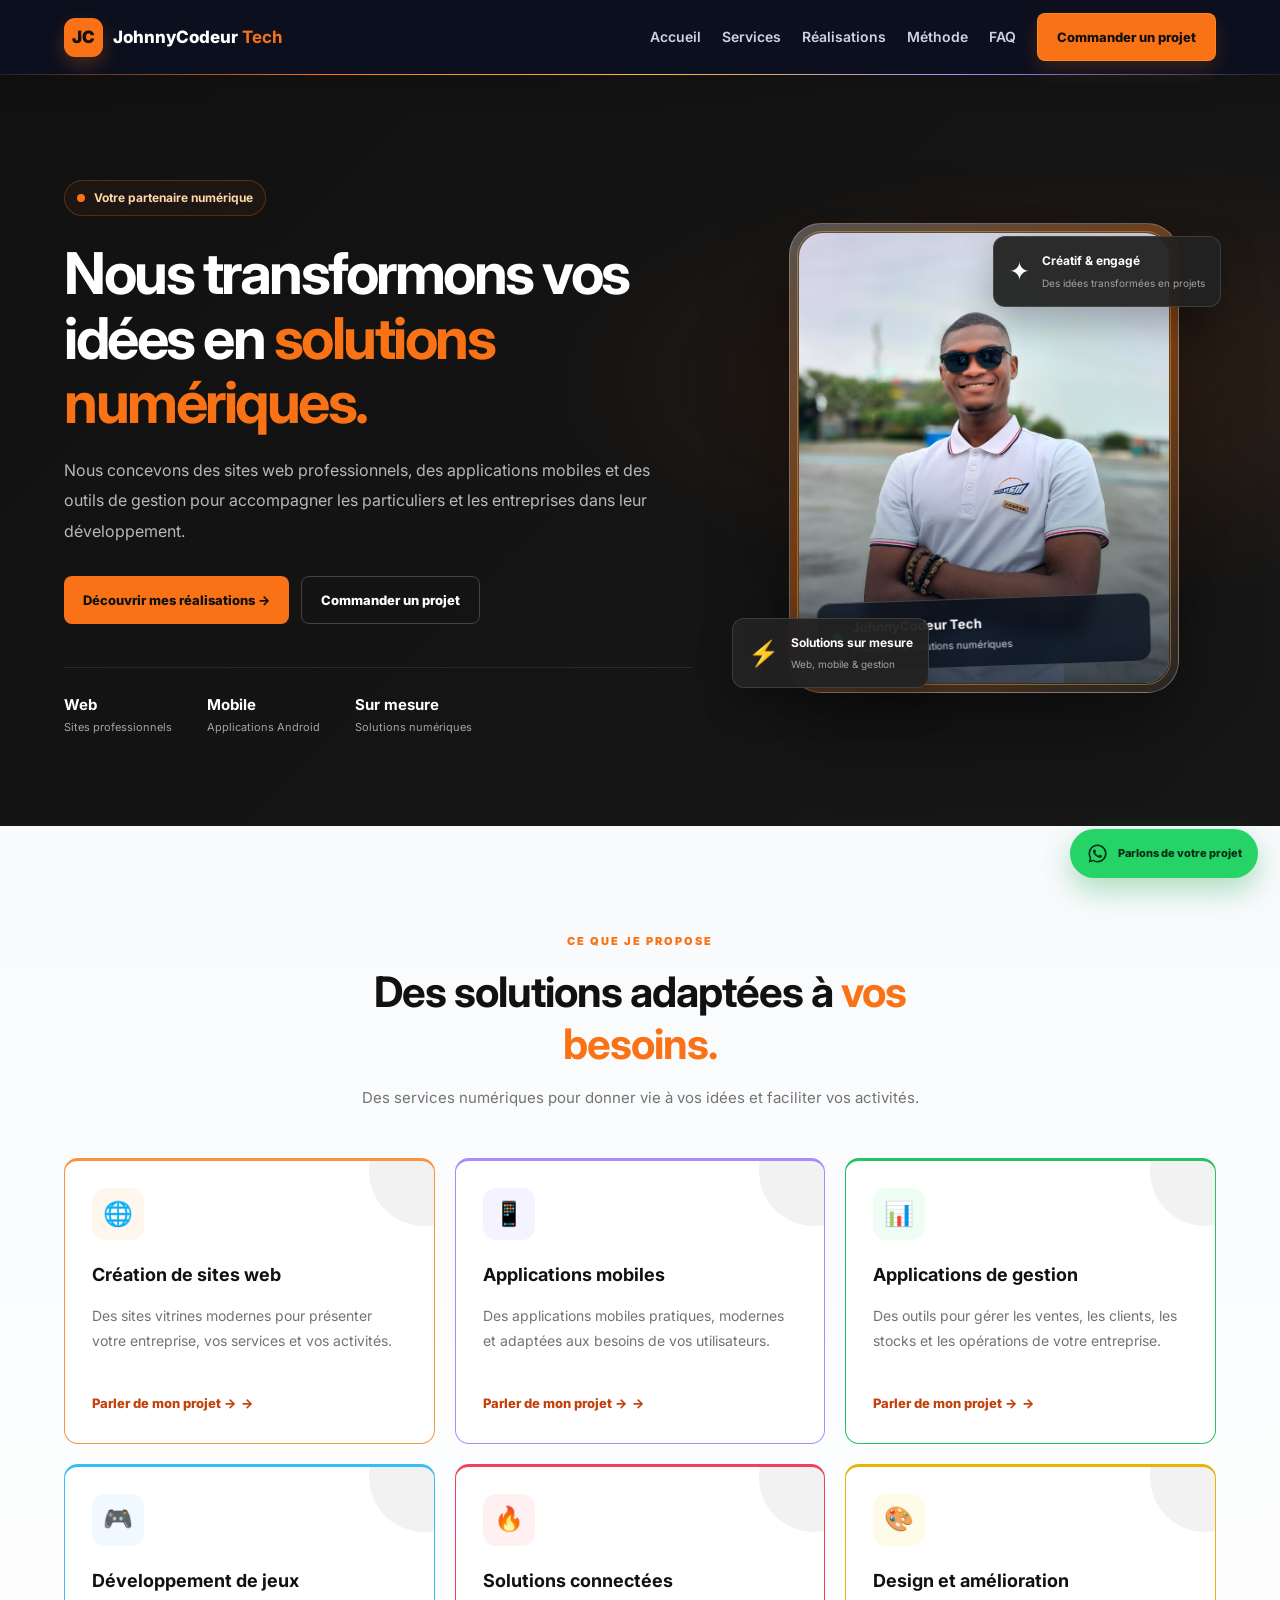
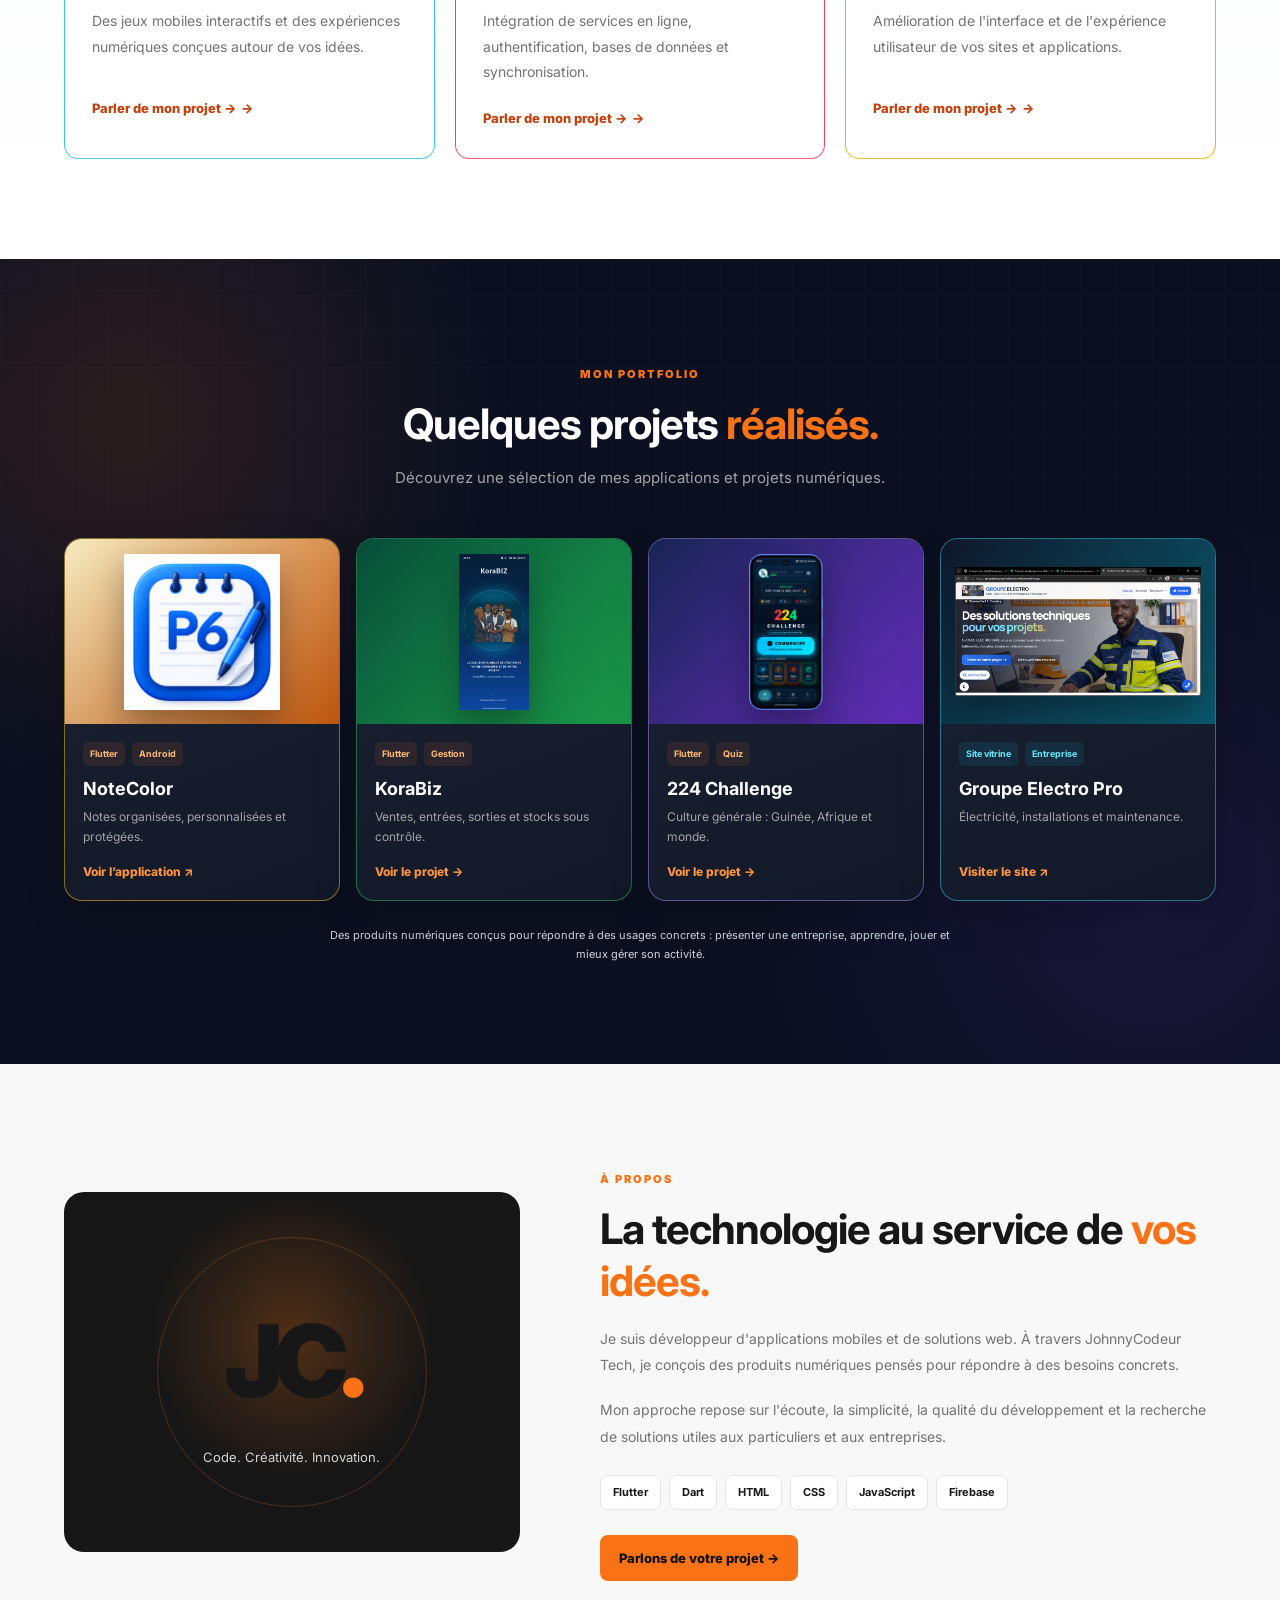
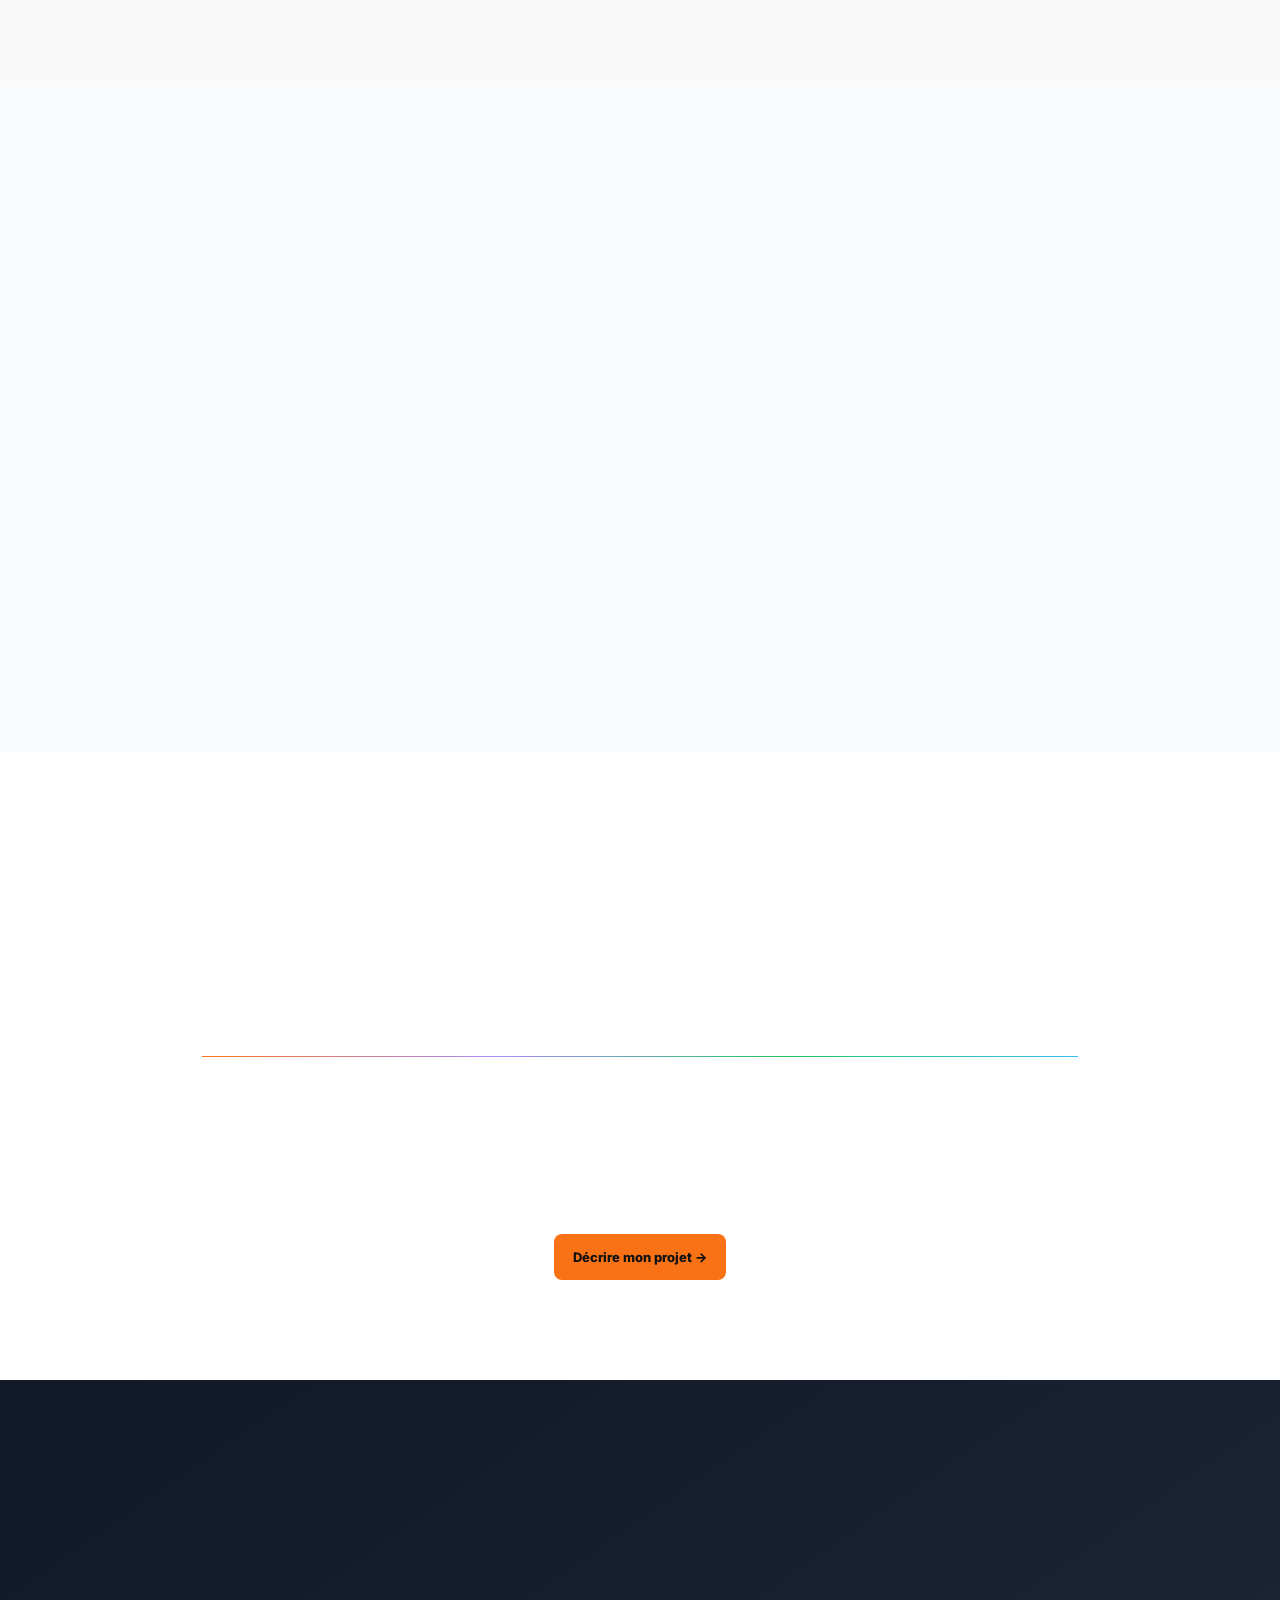
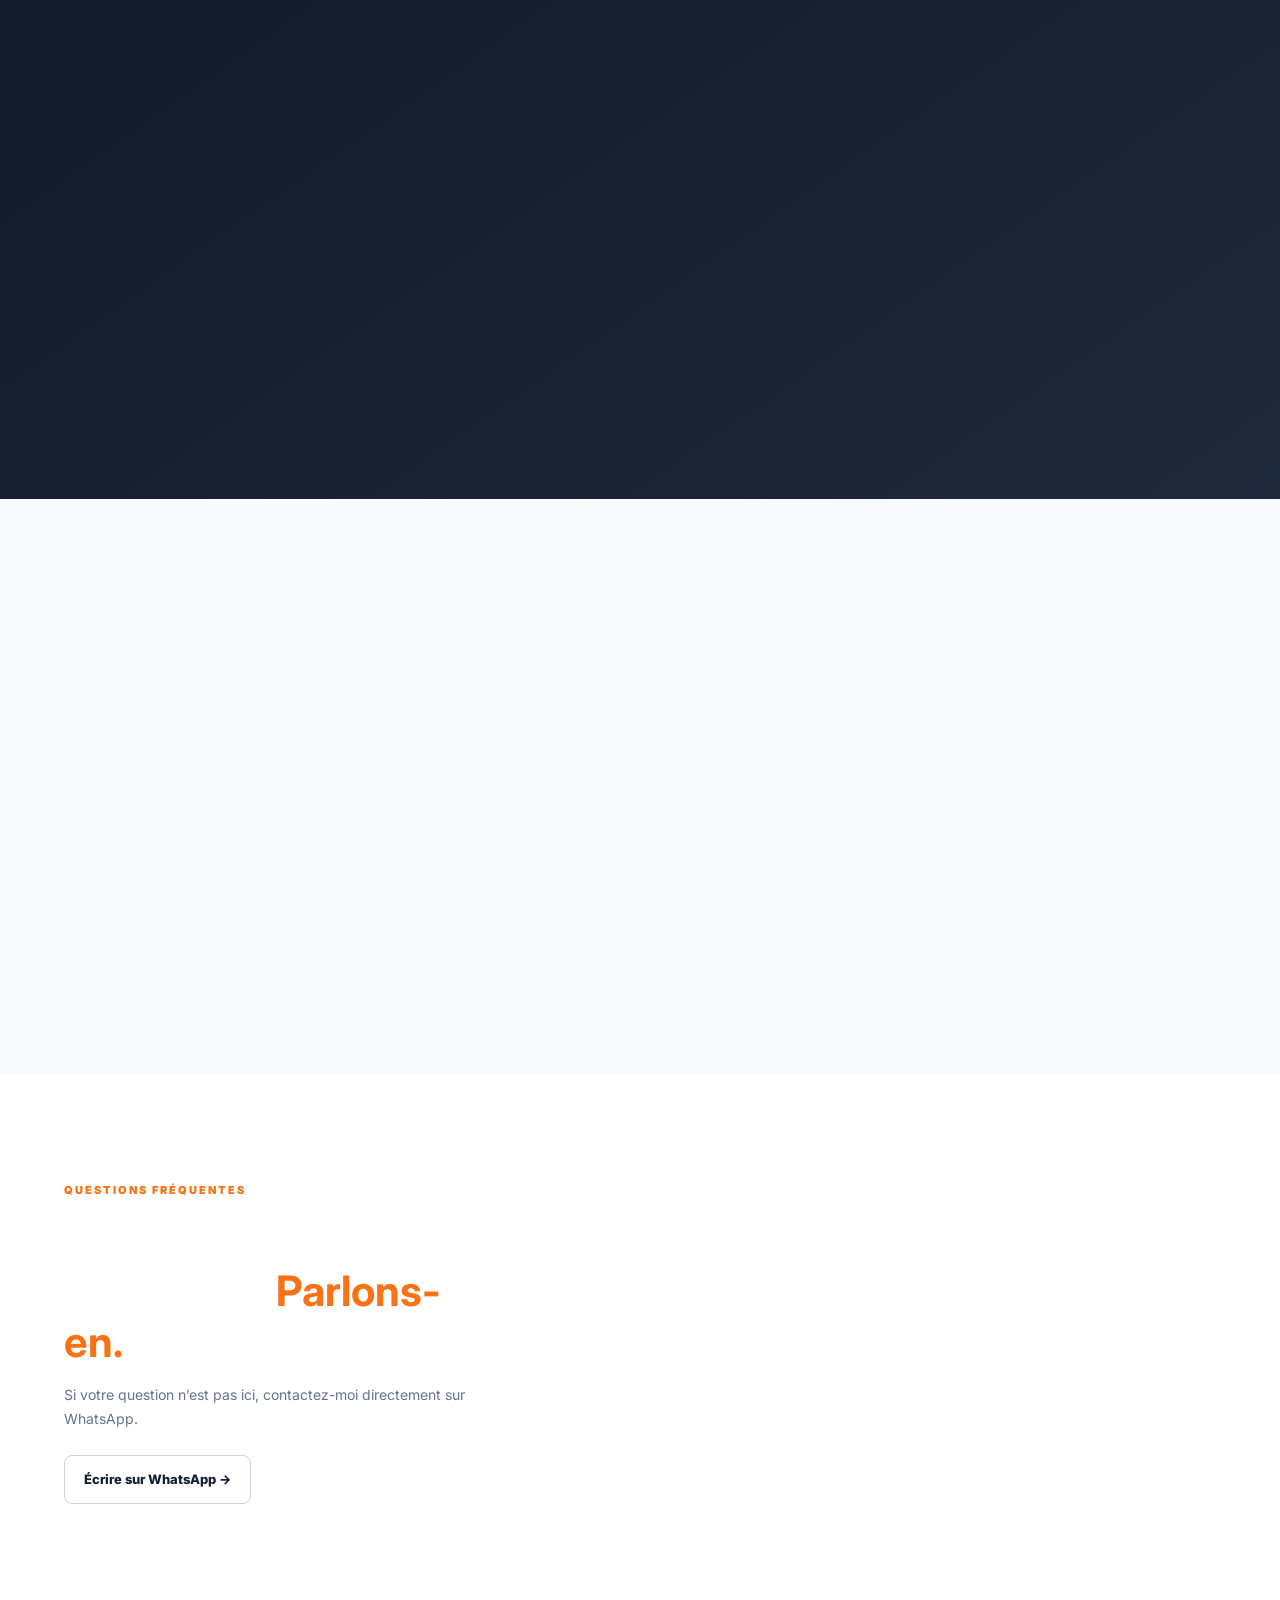
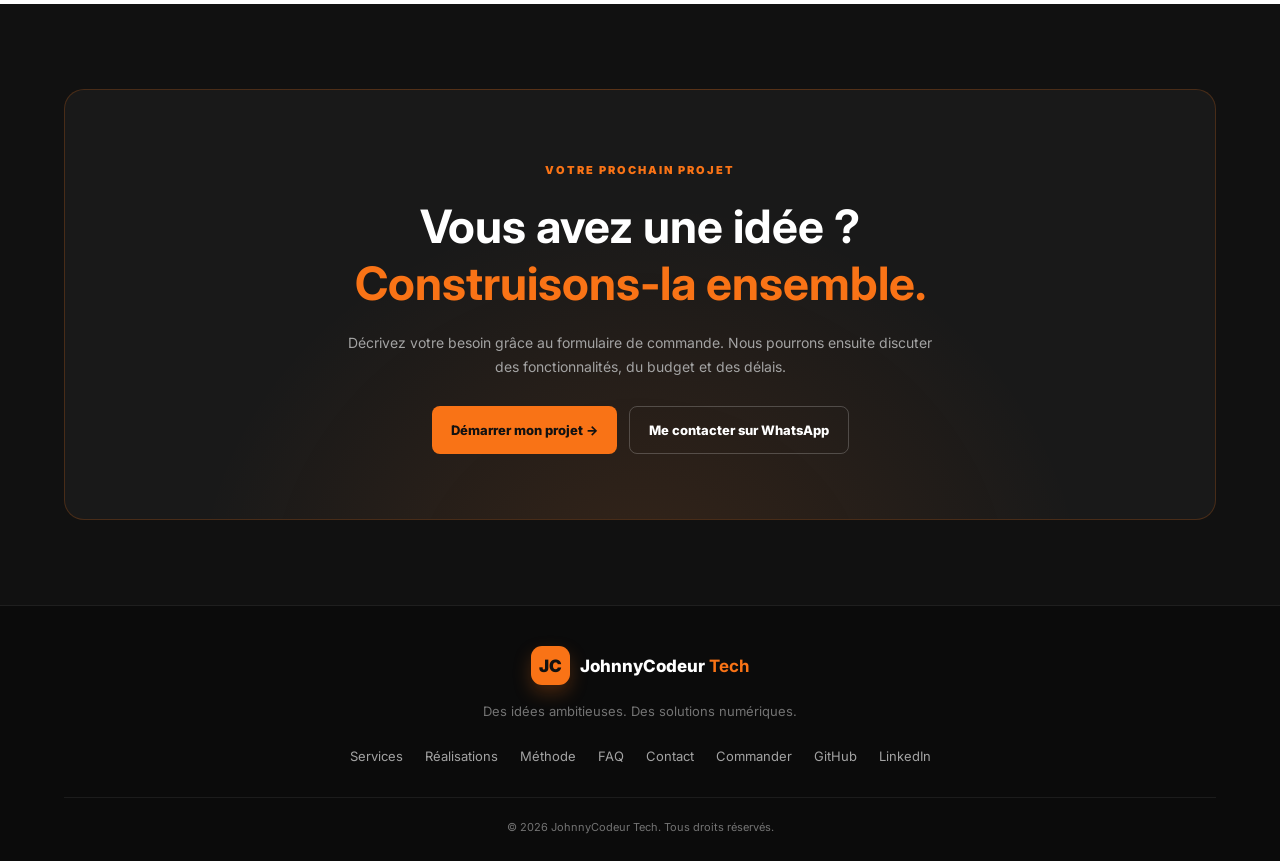
==== commit 70425f92: "Add sitemap and indexing metadata Co-authored-by: Copilot <223556219+Copilot@users.noreply.github.co" ====
--- a/index.html
+++ b/index.html
@@ -4,9 +4,11 @@
 <meta charset="UTF-8"><meta name="viewport" content="width=device-width, initial-scale=1">
 <meta name="theme-color" content="#111111">
 <meta name="description" content="JohnnyCodeur Tech : création de sites web professionnels, applications mobiles et solutions numériques en Guinée.">
+<link rel="canonical" href="https://johnnycodeur-tech-guinee.netlify.app/">
 <meta property="og:title" content="JohnnyCodeur Tech | Des solutions numériques qui font avancer vos idées">
 <meta property="og:description" content="Sites web, applications mobiles et outils de gestion sur mesure en Guinée.">
 <meta property="og:type" content="website">
+<meta property="og:url" content="https://johnnycodeur-tech-guinee.netlify.app/">
 <meta property="og:image" content="images/IMG_20260606_124845.jpg">
 <title>JohnnyCodeur Tech | Développement Web & Mobile</title>
 <link rel="stylesheet" href="style.css">
--- a/style.css
+++ b/style.css
@@ -18,4 +18,8 @@
 .projects{position:relative;overflow:hidden;background:radial-gradient(circle at 10% 20%,#f9731622,transparent 28%),radial-gradient(circle at 90% 80%,#7c3aed1f,transparent 30%),#0b1020}.projects::before{content:"";position:absolute;inset:0;background-image:linear-gradient(#ffffff08 1px,transparent 1px),linear-gradient(90deg,#ffffff08 1px,transparent 1px);background-size:36px 36px;mask-image:linear-gradient(to bottom,#0008,transparent 75%);pointer-events:none}.projects .container{position:relative}.projects-grid{grid-template-columns:repeat(4,minmax(0,1fr));gap:16px}.project-card{display:grid;grid-template-rows:185px 1fr;border:1px solid #ffffff1f;border-radius:18px;background:linear-gradient(160deg,#1b2334,#111827);box-shadow:0 18px 42px #00000026}.project-card:hover{border-color:#fbbf24;box-shadow:0 24px 52px #00000045}.project-preview{min-height:0;height:185px;padding:14px}.project-image{height:156px;filter:drop-shadow(0 15px 16px #0000004d)}.project-body{display:flex;flex-direction:column;padding:18px}.project-tags span{padding:4px 7px;font-size:9px}.project-body h3{margin-top:12px;font-size:18px;line-height:1.2}.project-body p{min-height:0;margin:8px 0 15px;font-size:11px;line-height:1.65}.project-link{margin-top:auto;font-size:11px}.portfolio-note{margin:25px auto 0;max-width:640px;color:#cbd5e1}.services{position:relative;background:linear-gradient(180deg,#f8fafc,#fff)}.services::after{content:"";position:absolute;inset:auto 0 0;height:120px;background:linear-gradient(transparent,#fff);pointer-events:none}.service-card{overflow:hidden}.service-card::before{content:"";position:absolute;top:-45px;right:-45px;width:110px;height:110px;border-radius:50%;background:currentColor;opacity:.05}.service-card h3{font-size:18px}.service-card p{min-height:66px}.service-card a{display:inline-flex;align-items:center;gap:5px}.service-card a::after{content:"→";transition:transform .2s}.service-card:hover a::after{transform:translateX(4px)}
 @keyframes premium-rise{from{opacity:0;transform:translateY(20px)}to{opacity:1;transform:translateY(0)}}@keyframes premium-float{0%,100%{transform:translateY(0)}50%{transform:translateY(-9px)}}@media(prefers-reduced-motion:no-preference){.hero-content{animation:premium-rise .7s both}.portrait-frame{animation:premium-rise .8s .1s both,premium-float 5s 1s ease-in-out infinite}.service-card,.project-card,.benefit-card,.offer-card{animation:premium-rise .5s both}.service-card:nth-child(2),.project-card:nth-child(2){animation-delay:.07s}.service-card:nth-child(3),.project-card:nth-child(3){animation-delay:.14s}.service-card:nth-child(4),.project-card:nth-child(4){animation-delay:.21s}.service-card:nth-child(5){animation-delay:.28s}.service-card:nth-child(6){animation-delay:.35s}}
 @media(max-width:1100px){.projects-grid{grid-template-columns:repeat(2,minmax(0,1fr));gap:18px}.project-card{grid-template-rows:200px 1fr}.project-preview{height:200px}.project-image{height:170px}}
-@media(max-width:640px){.hero{padding-bottom:52px}.hero-grid{gap:28px}.hero-stats{gap:9px;margin-top:28px;padding-top:18px}.hero-stats strong{font-size:11px}.hero-stats span{font-size:9px}.services-grid,.projects-grid{grid-template-columns:1fr}.services-grid{gap:13px}.service-card{padding:21px}.service-card p{min-height:0;margin-bottom:14px}.project-card{grid-template-columns:116px 1fr;grid-template-rows:1fr;border-radius:15px}.project-preview{height:100%;min-height:160px;padding:10px}.project-image{height:138px}.project-body{padding:15px}.project-body h3{margin-top:9px;font-size:16px}.project-body p{margin:6px 0 10px;font-size:10px}.project-link{font-size:10px}.project-tags{gap:4px}.project-tags span{font-size:8px}.projects .section-heading{margin-bottom:28px}.whatsapp-float{bottom:18px}}+@media(max-width:640px){.hero{padding-bottom:52px}.hero-grid{gap:28px}.hero-stats{gap:9px;margin-top:28px;padding-top:18px}.hero-stats strong{font-size:11px}.hero-stats span{font-size:9px}.services-grid,.projects-grid{grid-template-columns:1fr}.services-grid{gap:13px}.service-card{padding:21px}.service-card p{min-height:0;margin-bottom:14px}.project-card{grid-template-columns:116px 1fr;grid-template-rows:1fr;border-radius:15px}.project-preview{height:100%;min-height:160px;padding:10px}.project-image{height:138px}.project-body{padding:15px}.project-body h3{margin-top:9px;font-size:16px}.project-body p{margin:6px 0 10px;font-size:10px}.project-link{font-size:10px}.project-tags{gap:4px}.project-tags span{font-size:8px}.projects .section-heading{margin-bottom:28px}.whatsapp-float{bottom:18px}}
+.reveal{opacity:0;transform:translateY(24px);transition:opacity .6s cubic-bezier(.22,1,.36,1) var(--reveal-delay,0ms),transform .6s cubic-bezier(.22,1,.36,1) var(--reveal-delay,0ms)}.reveal.is-visible{opacity:1;transform:translateY(0)}@media(hover:hover){.service-card:hover,.project-card:hover,.benefit-card:hover,.offer-card:hover{will-change:transform}}@media(prefers-reduced-motion:no-preference){.service-card,.project-card,.benefit-card,.offer-card{animation:none}}@media(prefers-reduced-motion:reduce){html{scroll-behavior:auto}.reveal{opacity:1;transform:none;transition:none}.portrait-frame{animation:none}}
+.header{position:sticky;background:#0b1020ed;border-bottom:1px solid #ffffff14;box-shadow:0 10px 28px #00000024}.header::after{content:"";position:absolute;right:0;bottom:-1px;left:0;height:1px;background:linear-gradient(90deg,transparent,#f97316 25%,#fbbf24 50%,#a78bfa 75%,transparent)}.navbar{min-height:74px}.logo{transition:transform .25s}.logo:hover{transform:translateY(-1px)}.logo-icon{box-shadow:0 8px 18px #f9731640}.nav-links{gap:21px}.nav-links a:not(.btn){position:relative;padding:8px 0;color:#cbd5e1;transition:color .2s}.nav-links a:not(.btn)::after{content:"";position:absolute;right:0;bottom:1px;left:0;height:2px;border-radius:2px;background:linear-gradient(90deg,#f97316,#fbbf24);transform:scaleX(0);transform-origin:right;transition:transform .25s ease}.nav-links a:not(.btn):hover{color:#fff}.nav-links a:not(.btn):hover::after{transform:scaleX(1);transform-origin:left}.nav-links .btn{border:1px solid #fbbf244d;box-shadow:0 8px 20px #f973162e}.nav-links .btn:hover{box-shadow:0 12px 26px #f9731647}.projects-grid .project-card:nth-child(1){border-color:#fbbf2480}.projects-grid .project-card:nth-child(2){border-color:#22c55e80}.projects-grid .project-card:nth-child(3){border-color:#a78bfa80}.projects-grid .project-card:nth-child(4){border-color:#22d3ee80}.projects-grid .project-card:nth-child(1):hover{border-color:#fbbf24}.projects-grid .project-card:nth-child(2):hover{border-color:#4ade80}.projects-grid .project-card:nth-child(3):hover{border-color:#c4b5fd}.projects-grid .project-card:nth-child(4):hover{border-color:#67e8f9}.benefit-card{border-top:3px solid #f97316}.benefit-card:nth-child(2){border-top-color:#a78bfa}.benefit-card:nth-child(3){border-top-color:#22c55e}.benefit-card:nth-child(4){border-top-color:#38bdf8}.offer-card{border-top:2px solid #f9731666}.offer-card:nth-child(2){border-top-color:#fbbf24}.offer-card:nth-child(3){border-top-color:#a78bfa}
+@media(max-width:800px){.header{background:#0b1020f5}.navbar{min-height:68px}.nav-links{gap:0}.nav-links a:not(.btn)::after{display:none}.nav-links a:not(.btn){border-bottom:1px solid #ffffff0d}.nav-links .btn{margin-top:14px}}
+body{font-size:16px}.nav-links a:not(.btn){font-size:14px}.hero-content>p{font-size:16px}.section-heading>p{font-size:15px}.service-card p{font-size:14px}.service-card a{font-size:13px}.project-body p{font-size:12px}.project-link{font-size:12px}.benefit-card p,.process-step p{font-size:13px}.offer-card p{font-size:14px}.faq-list summary{font-size:15px}.faq-list details p{font-size:14px}.footer-content>p,.footer-links a{font-size:13px}@media(max-width:640px){.hero-content>p{font-size:15px;line-height:1.8}.section-heading>p{font-size:14px}.service-card p{font-size:13px}.project-body p{font-size:11px;line-height:1.55}.project-link{font-size:11px}.project-body h3{font-size:17px}.faq-list summary{font-size:14px}.faq-list details p{font-size:13px}}
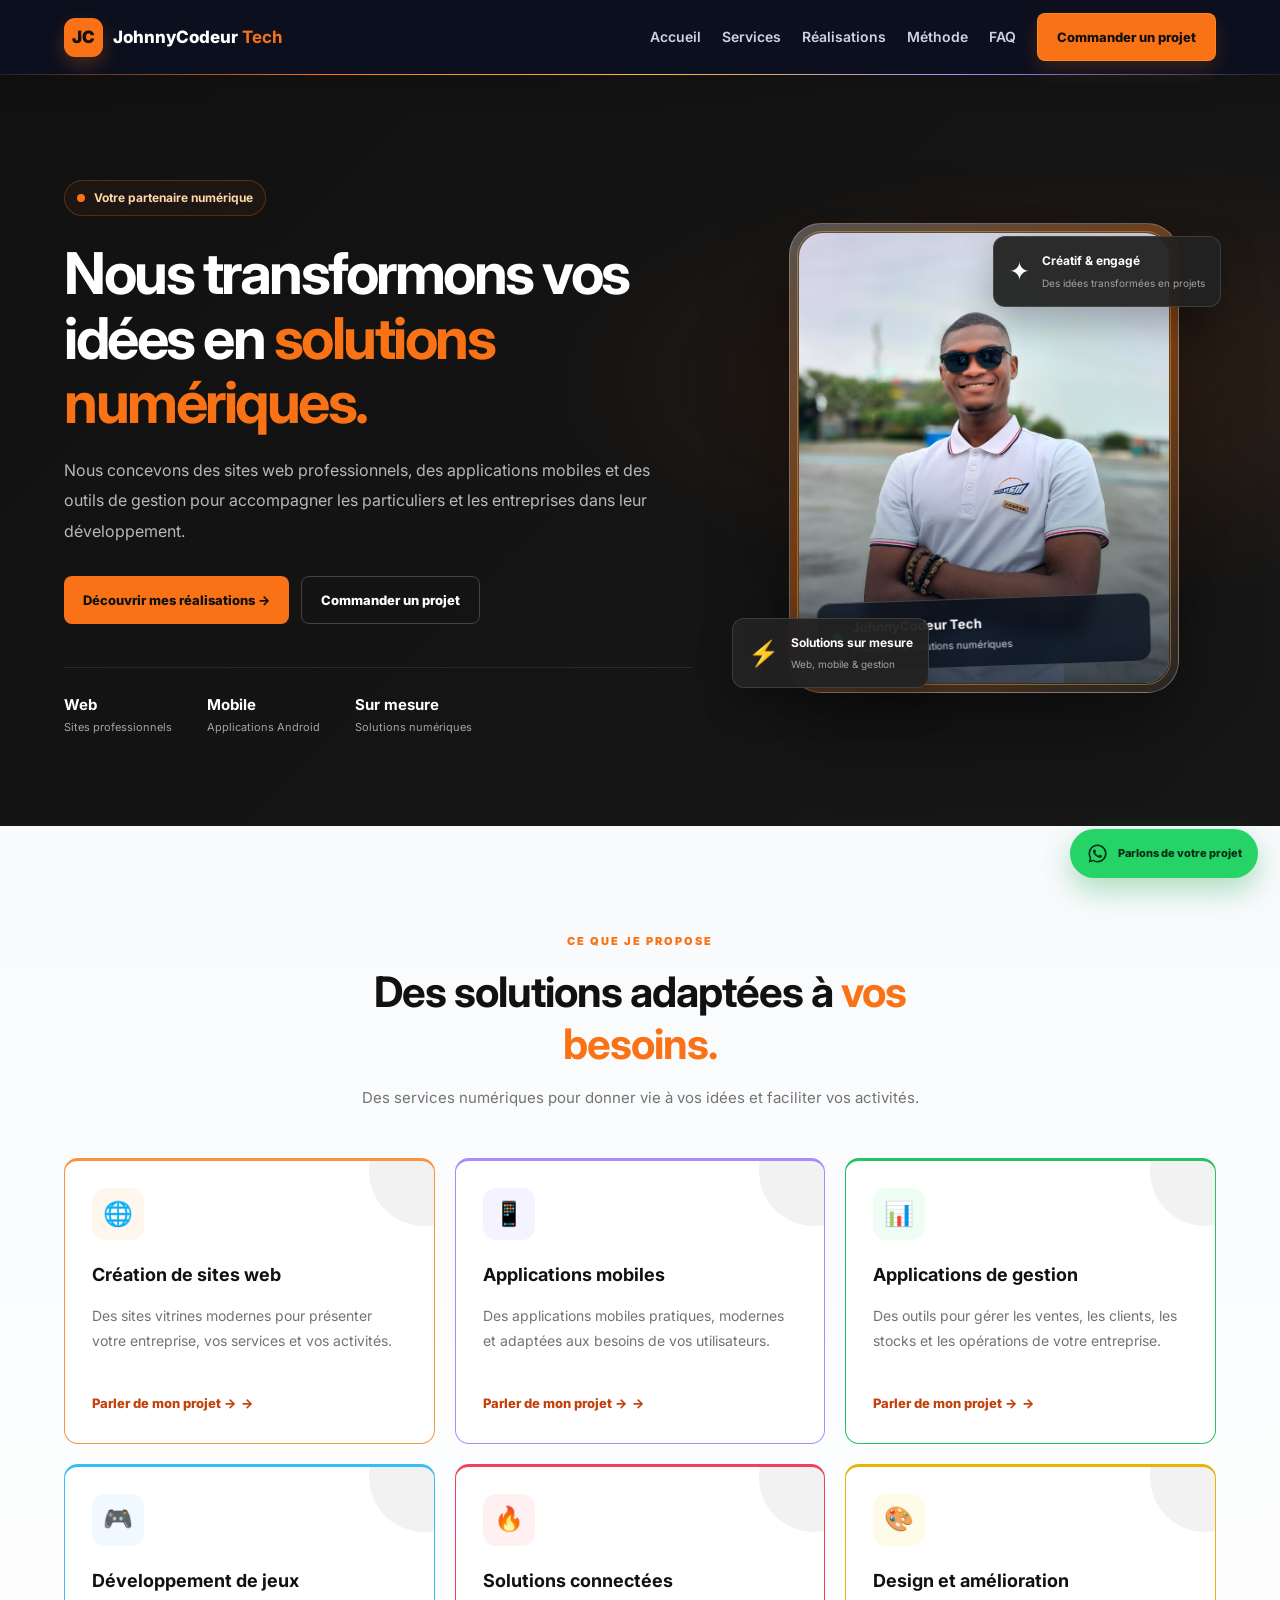
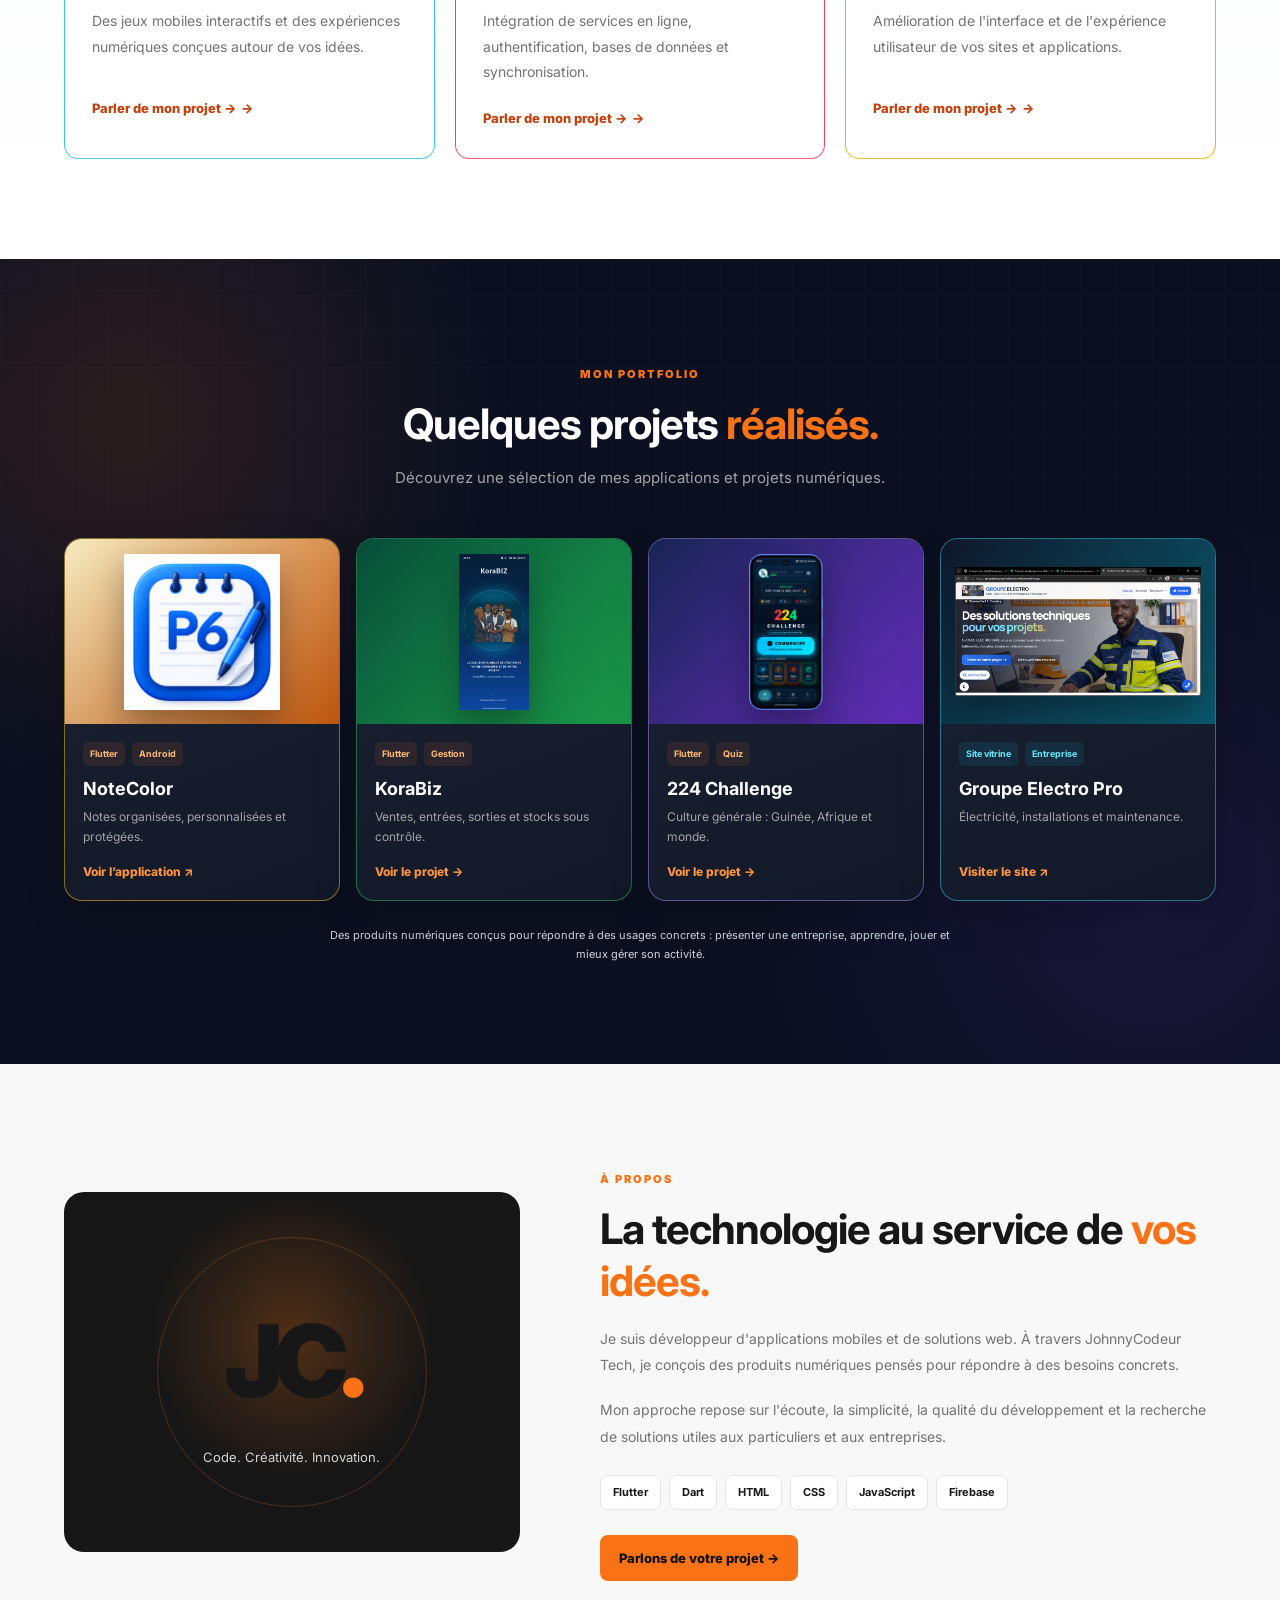
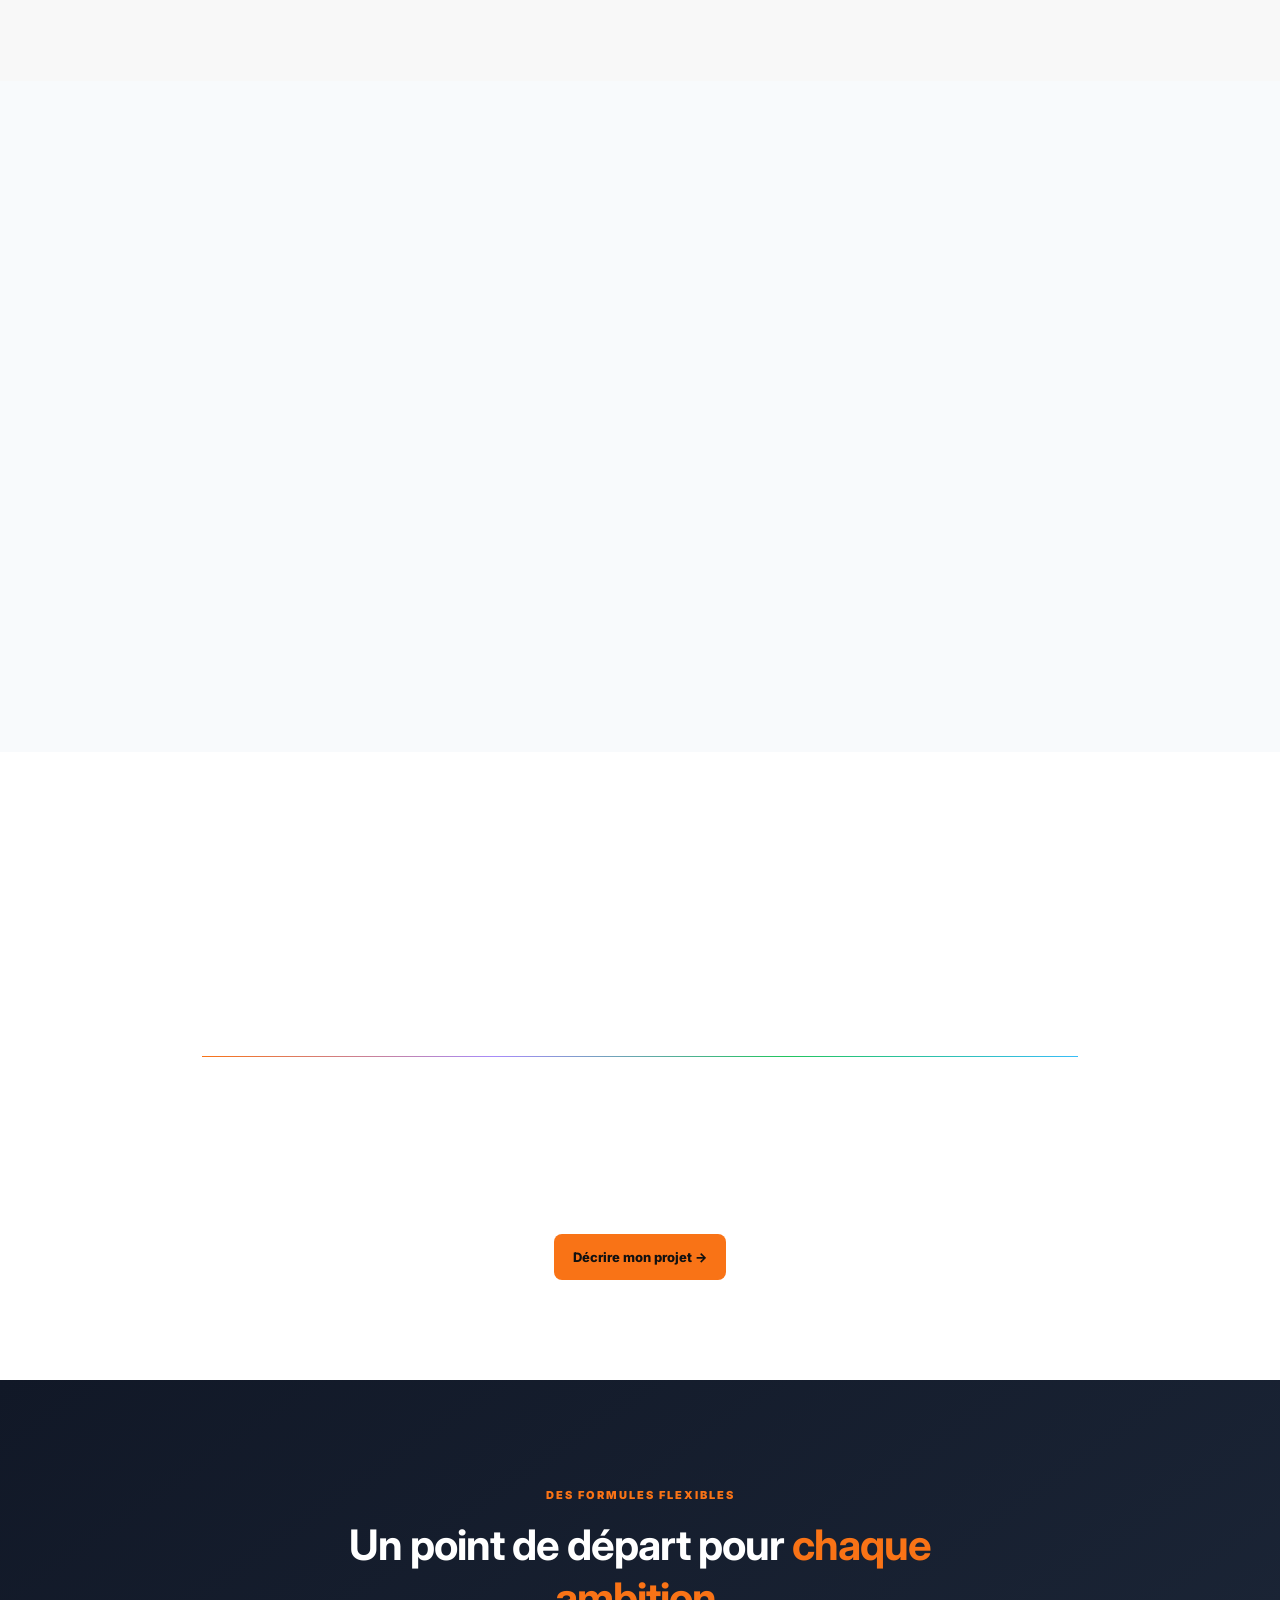
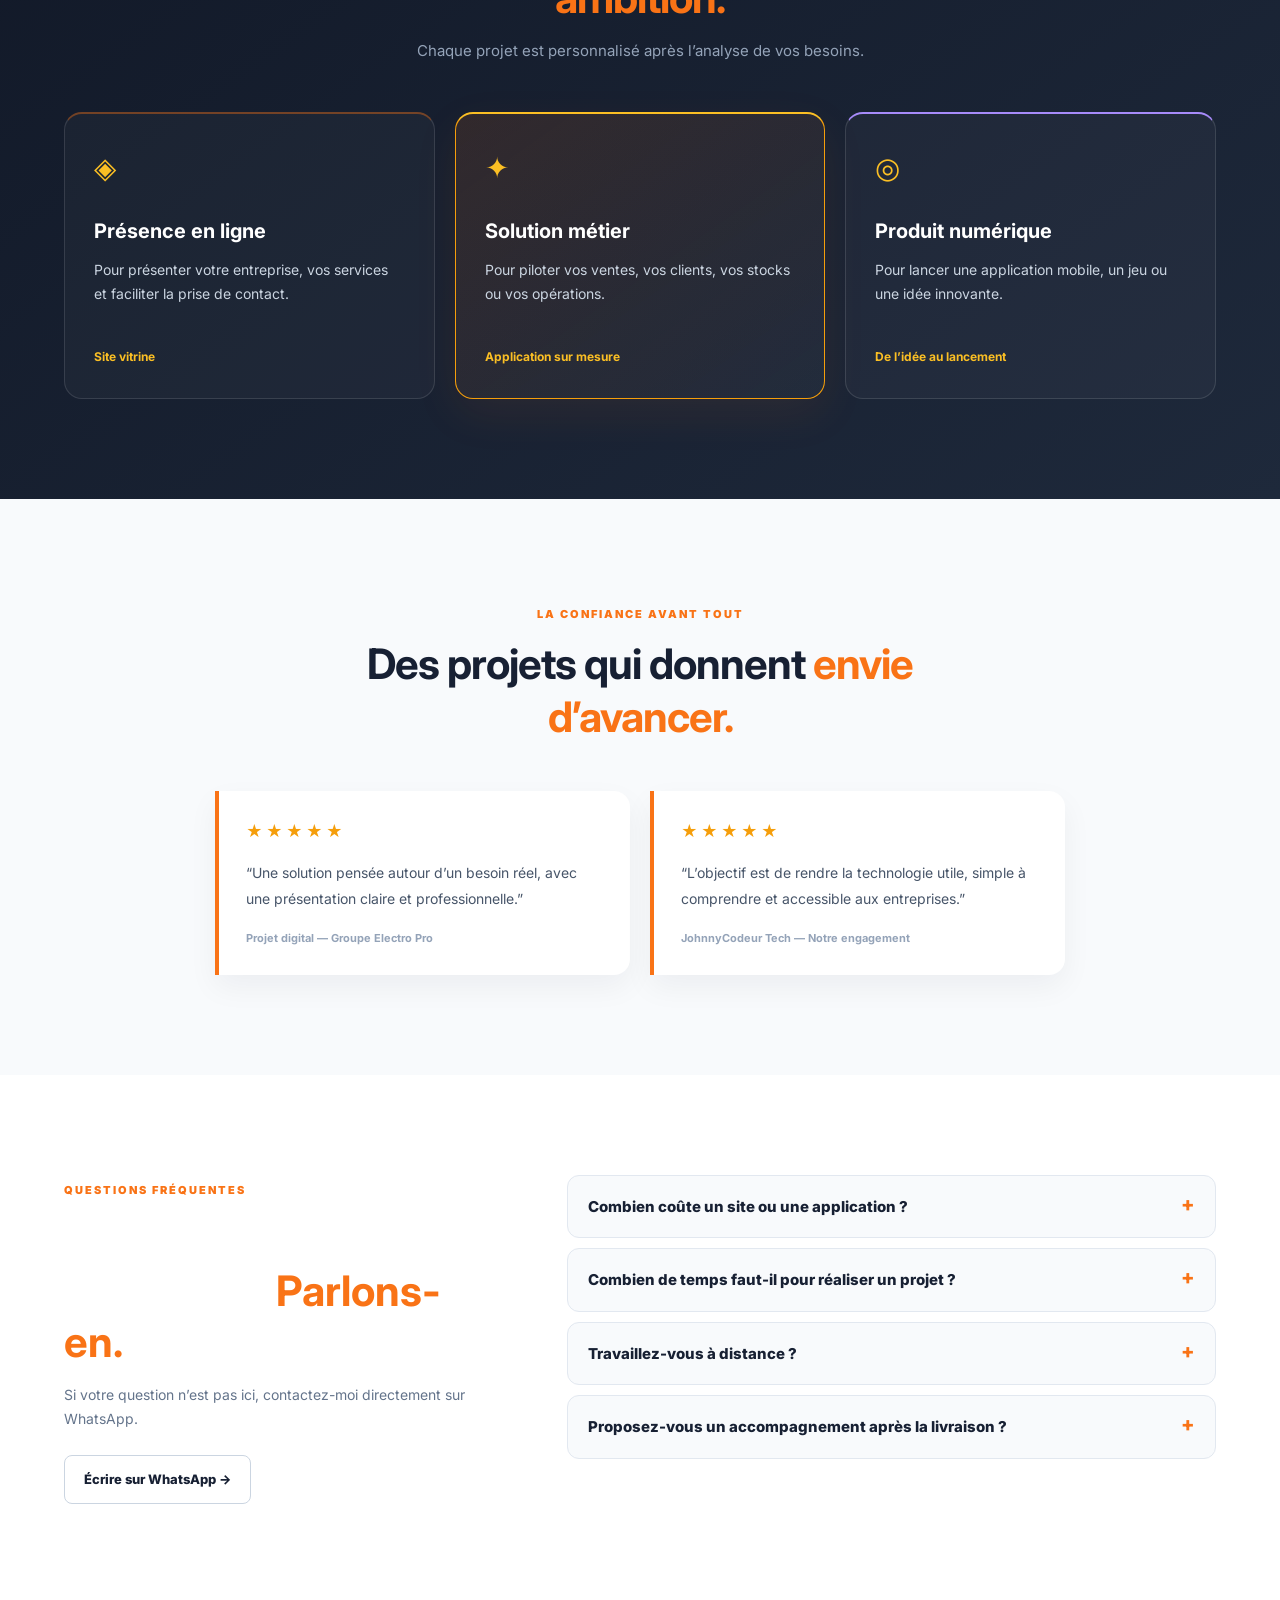
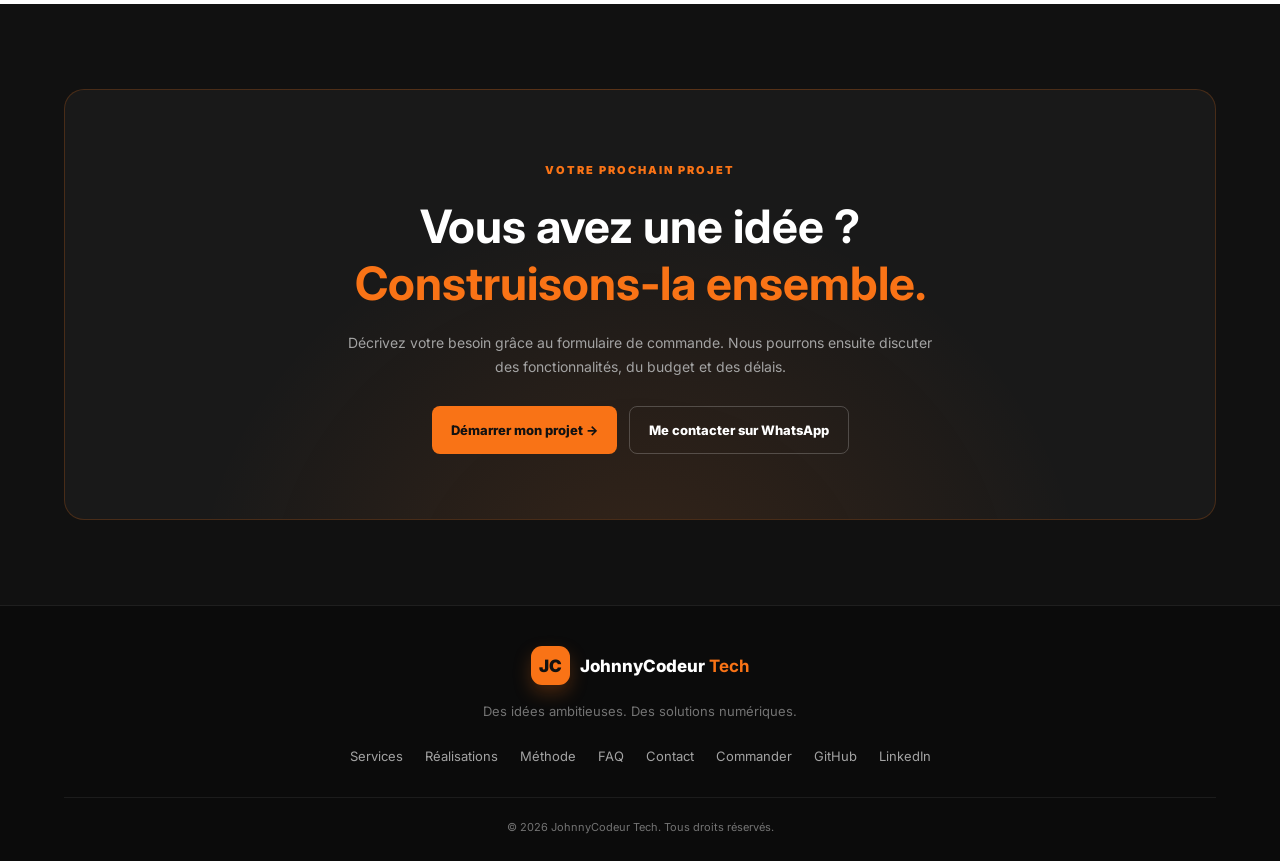
==== commit 1d8bdcad: "Add Google Search Console verification Co-authored-by: Copilot <223556219+Copilot@users.noreply.gith" ====
--- a/index.html
+++ b/index.html
@@ -4,6 +4,7 @@
 <meta charset="UTF-8"><meta name="viewport" content="width=device-width, initial-scale=1">
 <meta name="theme-color" content="#111111">
 <meta name="description" content="JohnnyCodeur Tech : création de sites web professionnels, applications mobiles et solutions numériques en Guinée.">
+<meta name="google-site-verification" content="PD8d90qb6xJKRoDCivkxQ7R_-v7vndcl1OC23W54cJg">
 <link rel="canonical" href="https://johnnycodeur-tech-guinee.netlify.app/">
 <meta property="og:title" content="JohnnyCodeur Tech | Des solutions numériques qui font avancer vos idées">
 <meta property="og:description" content="Sites web, applications mobiles et outils de gestion sur mesure en Guinée.">
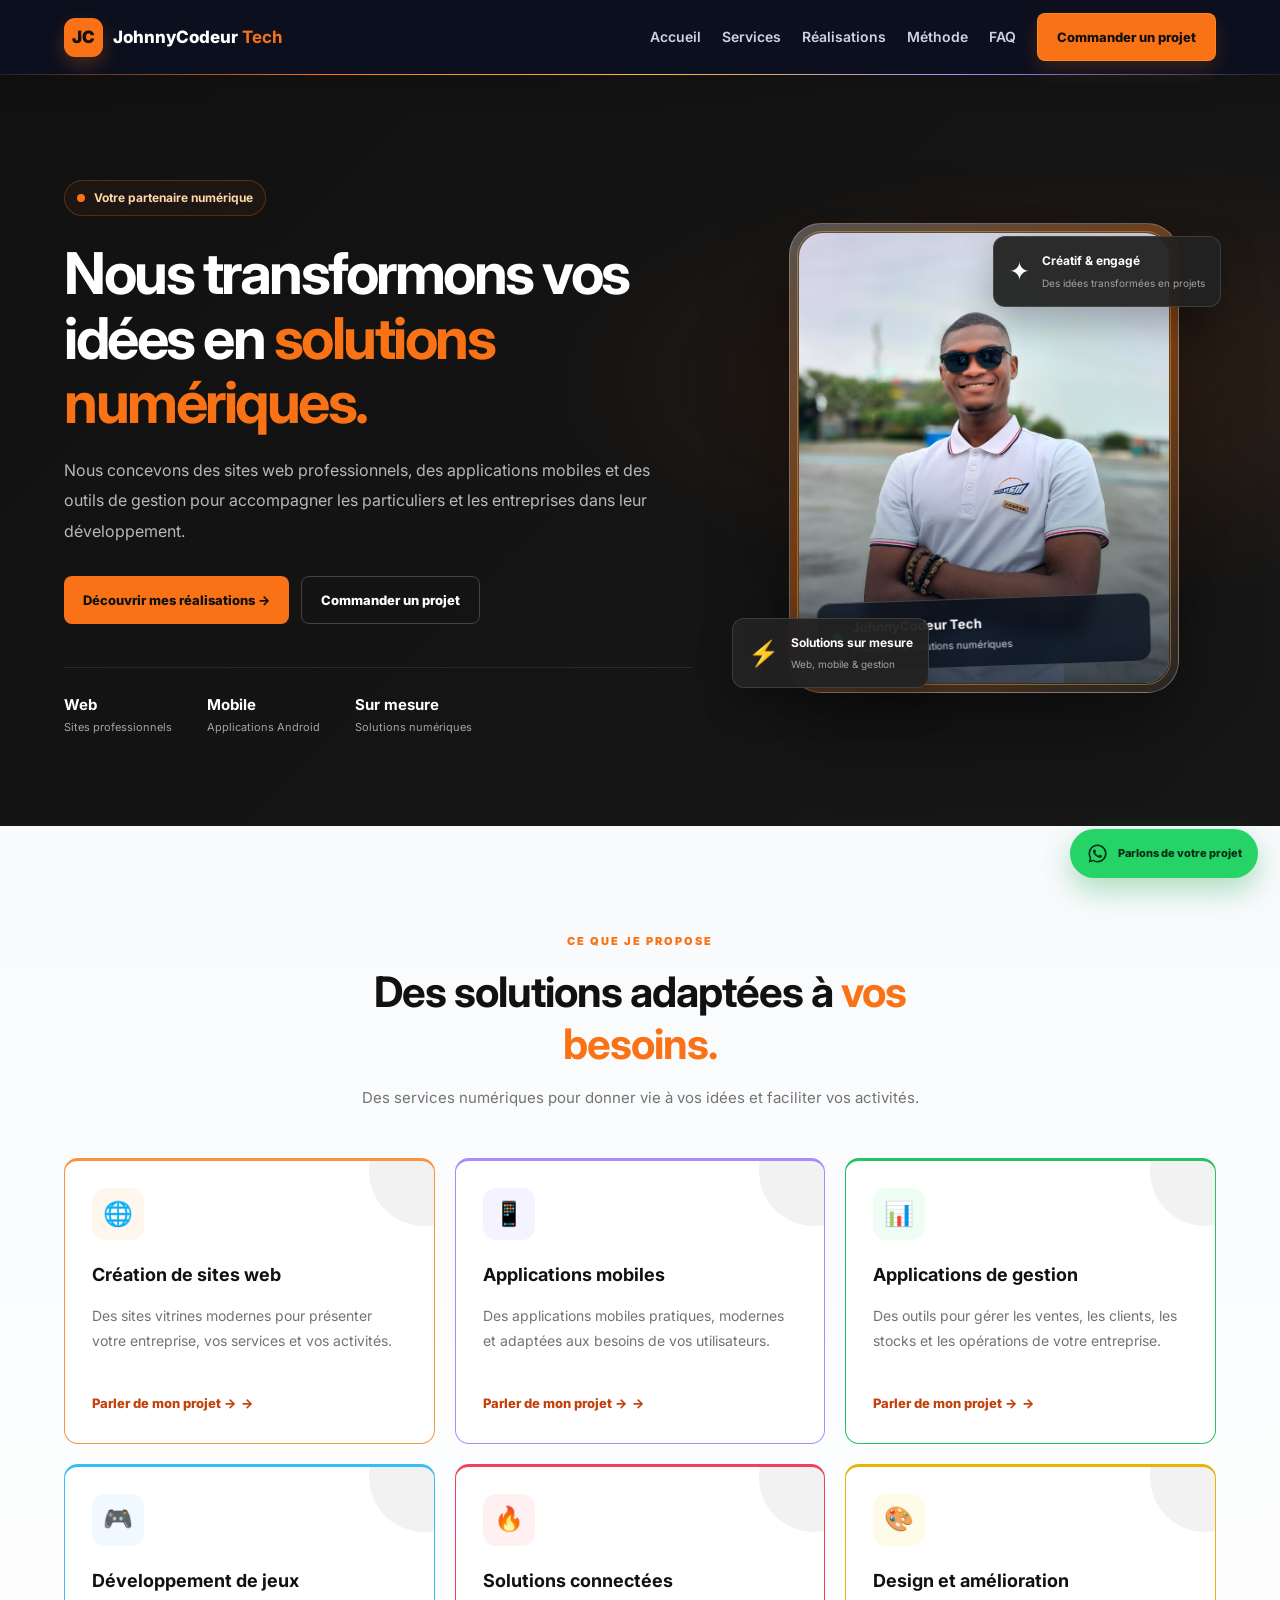
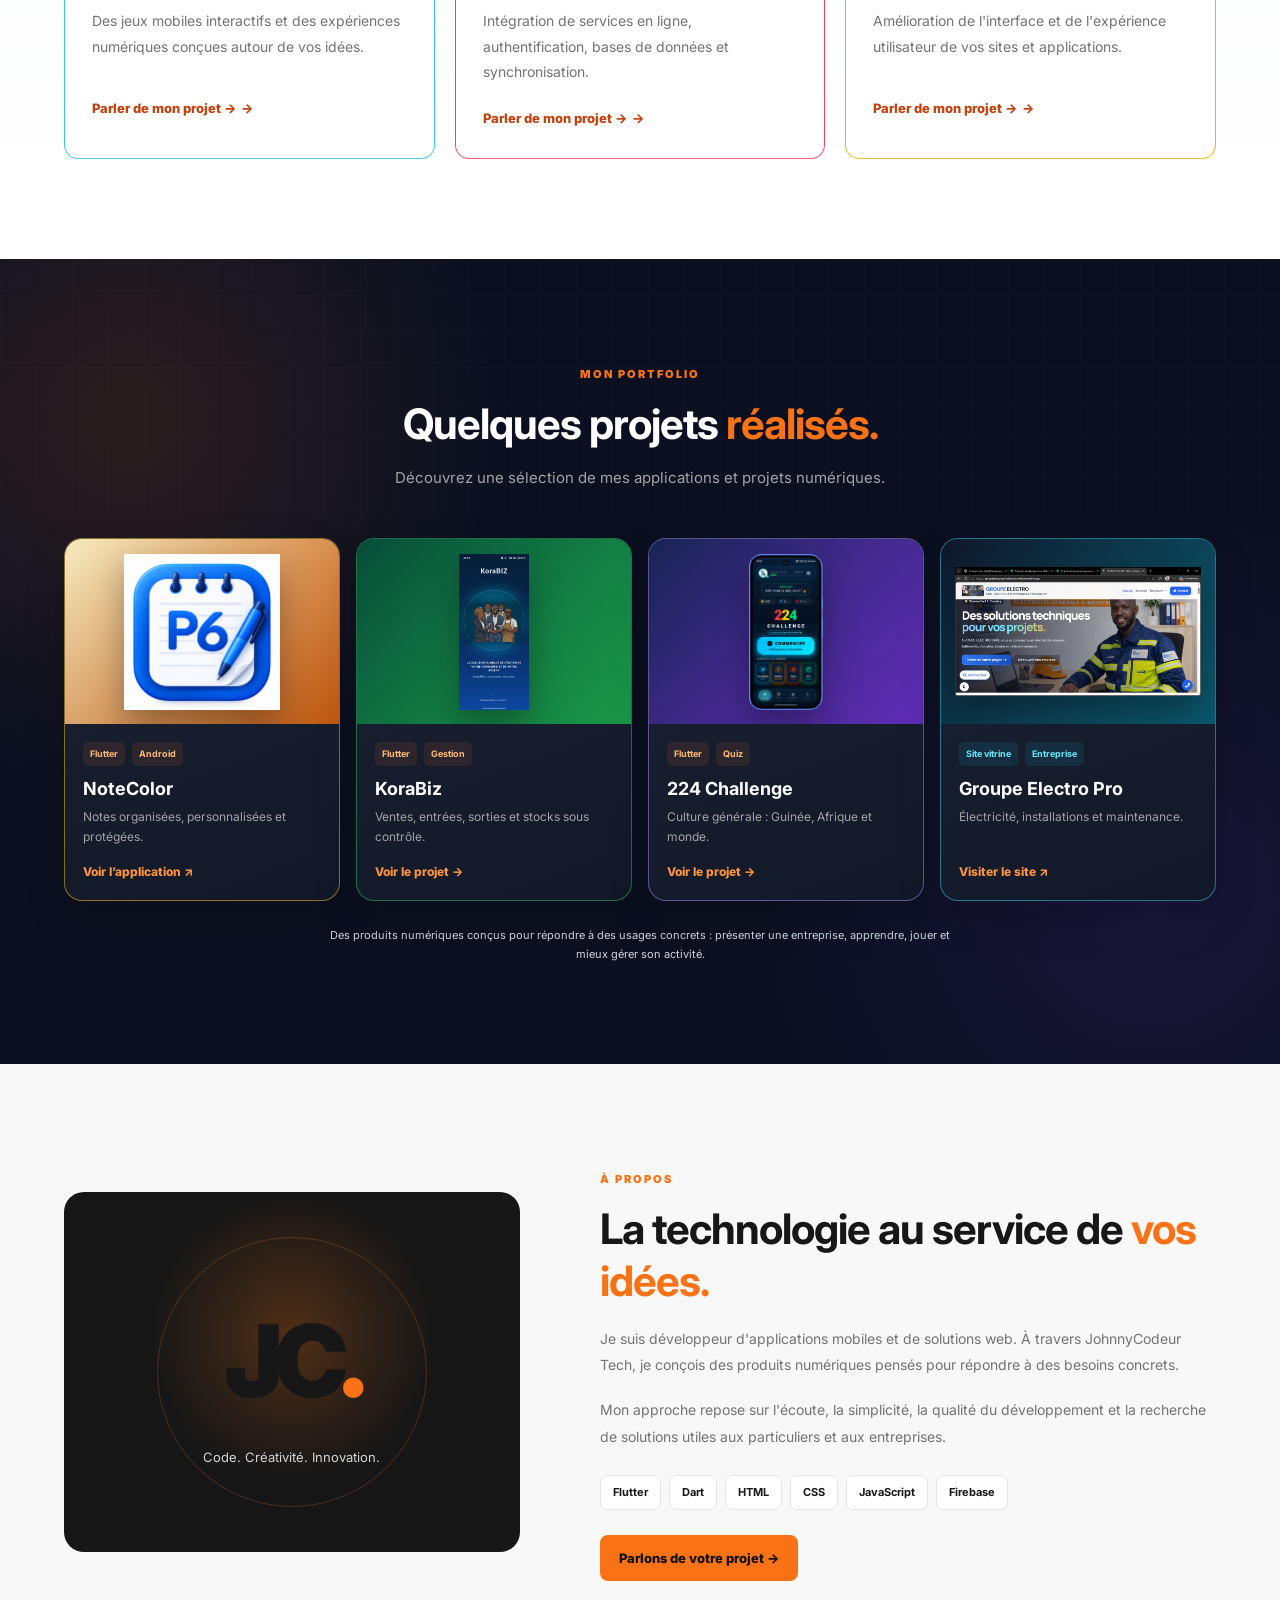
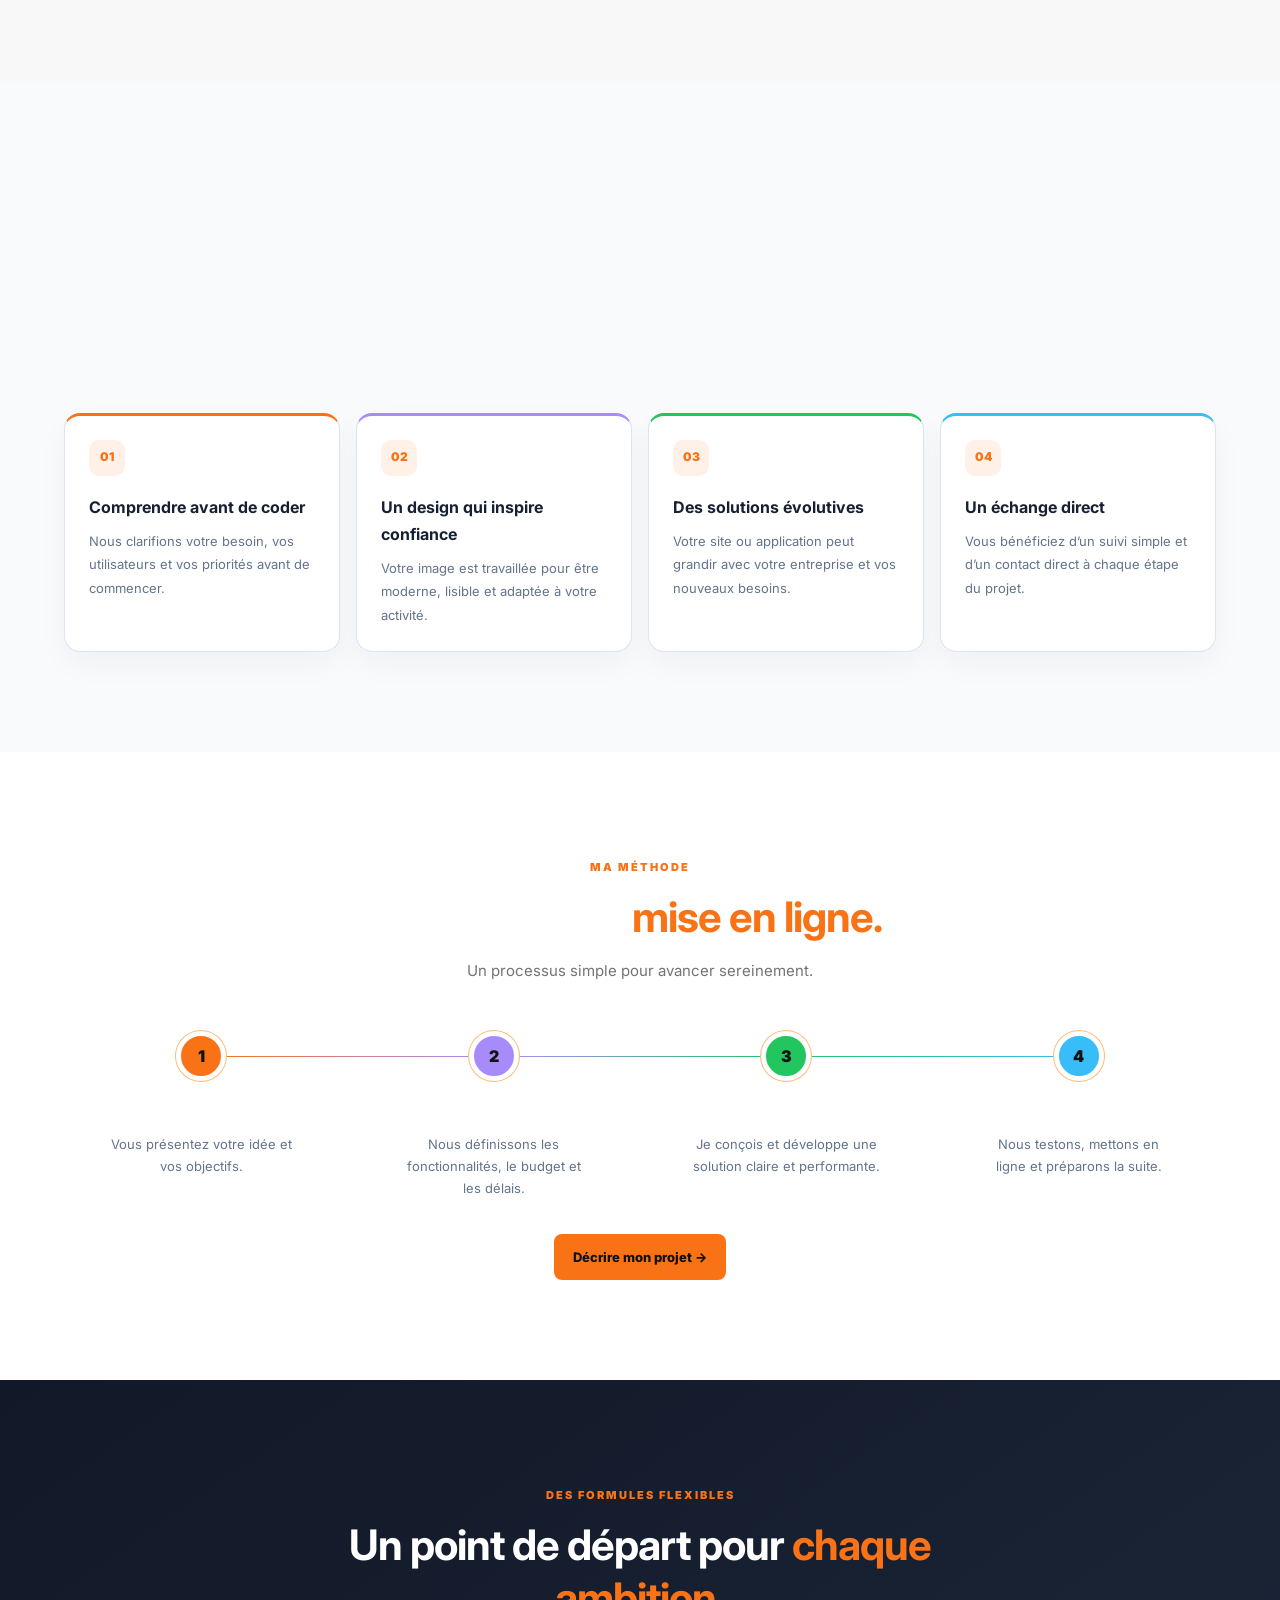
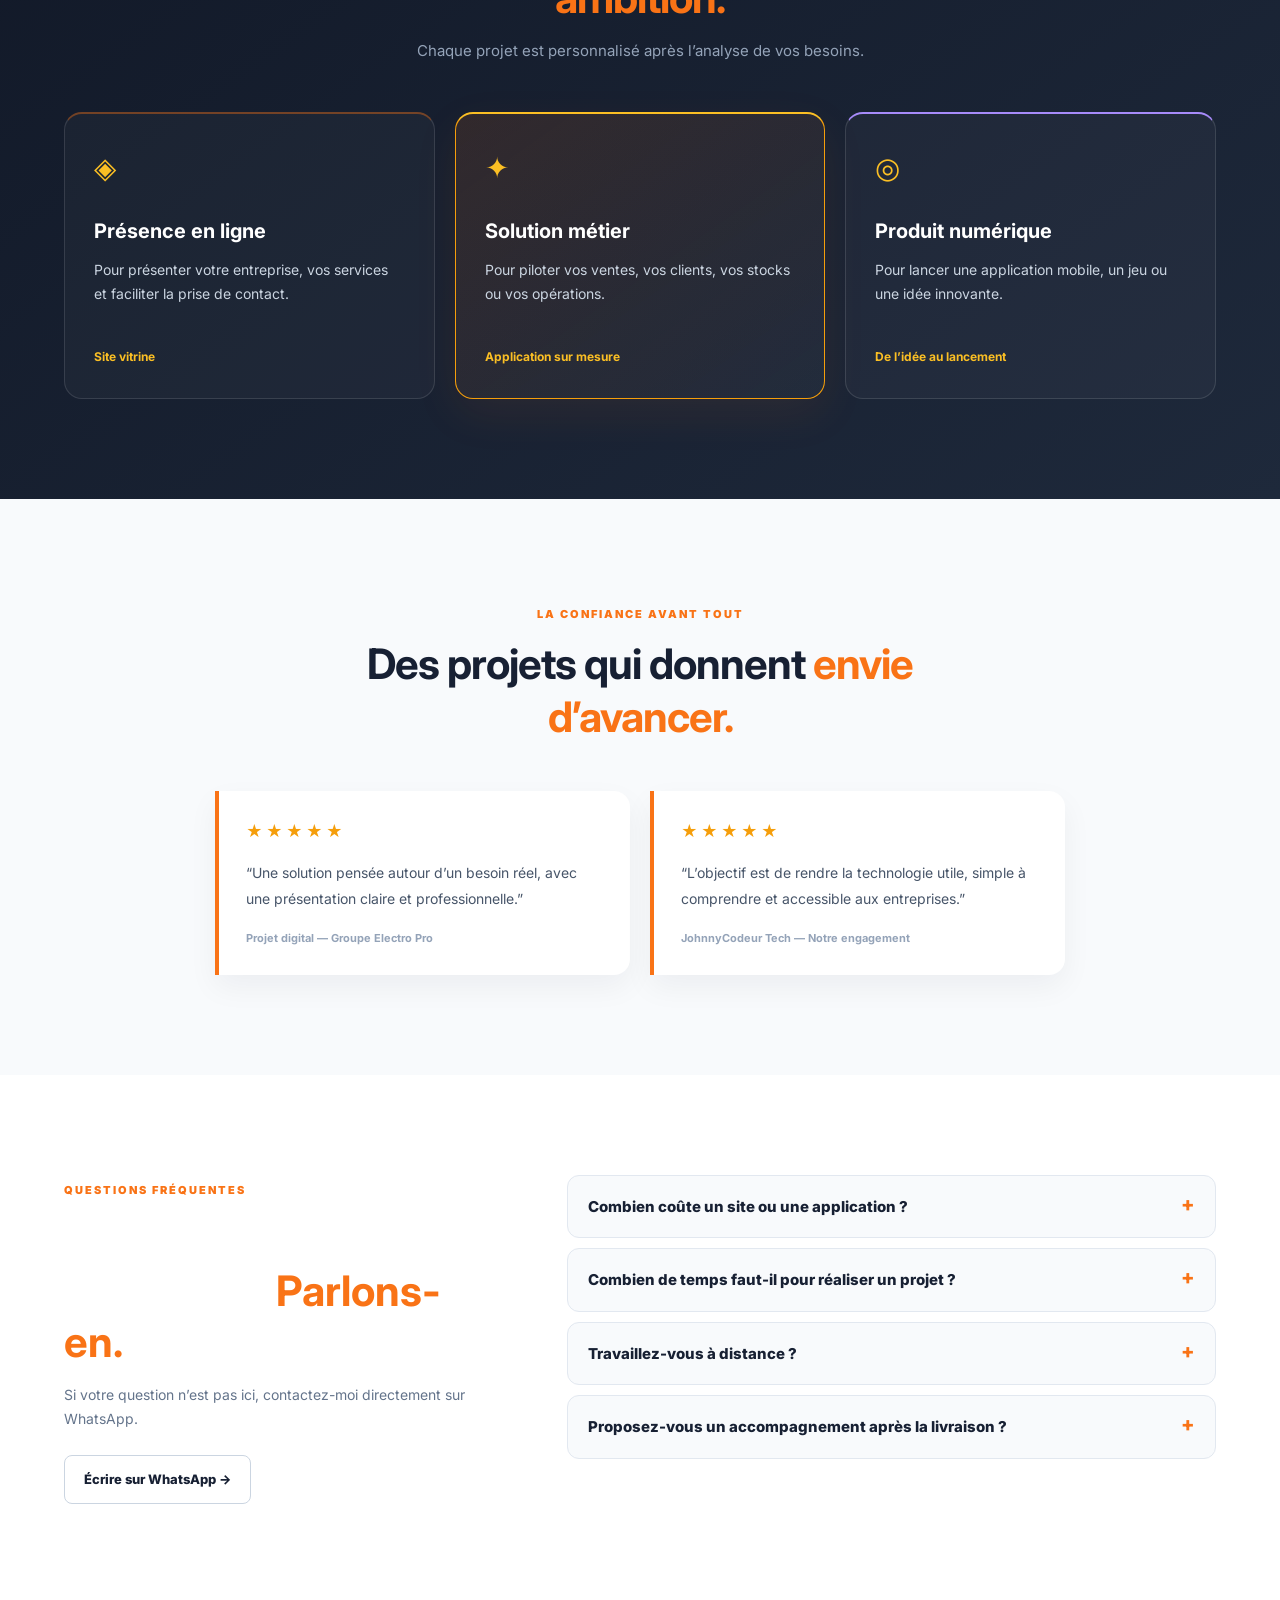
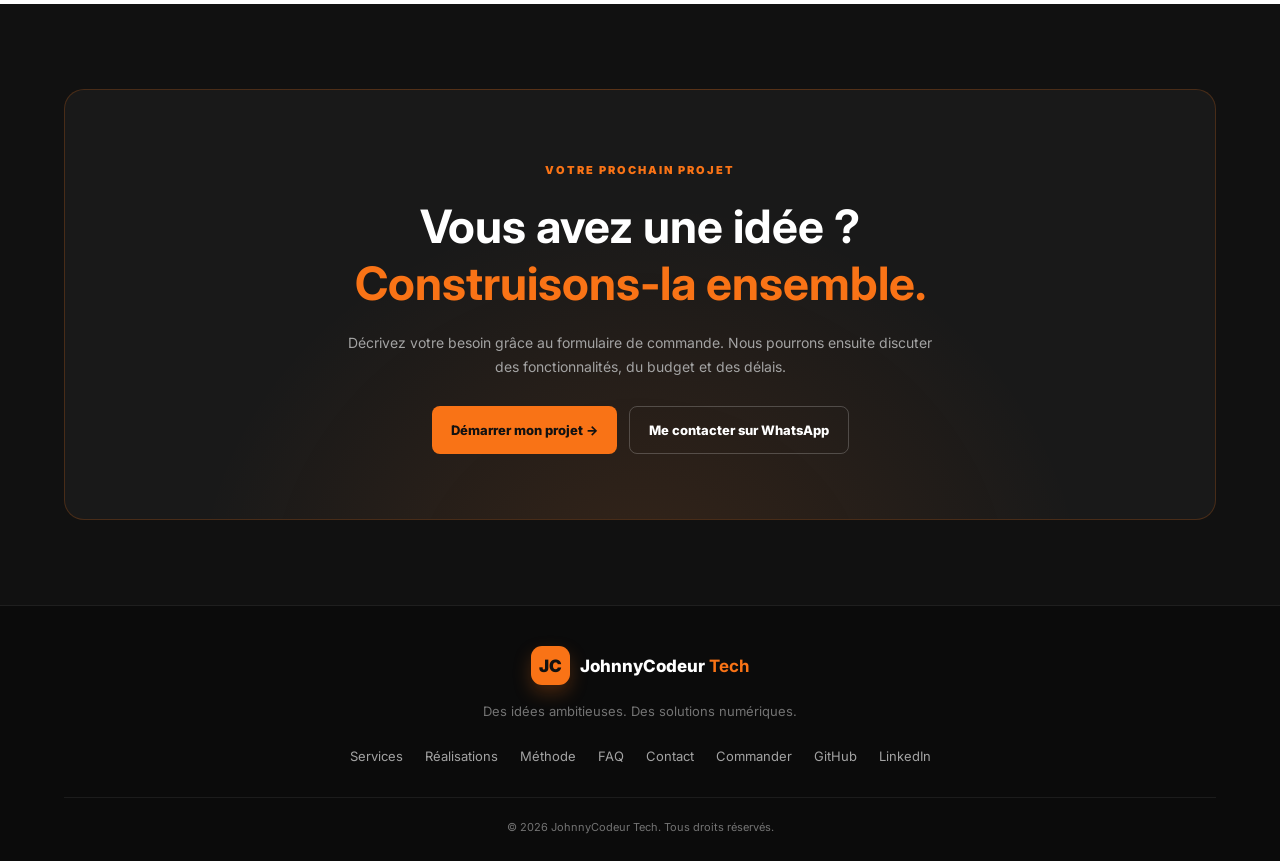
==== commit c2660f07: "Add matching site favicon Co-authored-by: Copilot <223556219+Copilot@users.noreply.github.com>" ====
--- a/index.html
+++ b/index.html
@@ -11,6 +11,7 @@
 <meta property="og:type" content="website">
 <meta property="og:url" content="https://johnnycodeur-tech-guinee.netlify.app/">
 <meta property="og:image" content="images/IMG_20260606_124845.jpg">
+<link rel="icon" type="image/svg+xml" href="/favicon.svg">
 <title>JohnnyCodeur Tech | Développement Web & Mobile</title>
 <link rel="stylesheet" href="style.css">
 <link rel="preconnect" href="https://fonts.googleapis.com"><link rel="preconnect" href="https://fonts.gstatic.com" crossorigin>
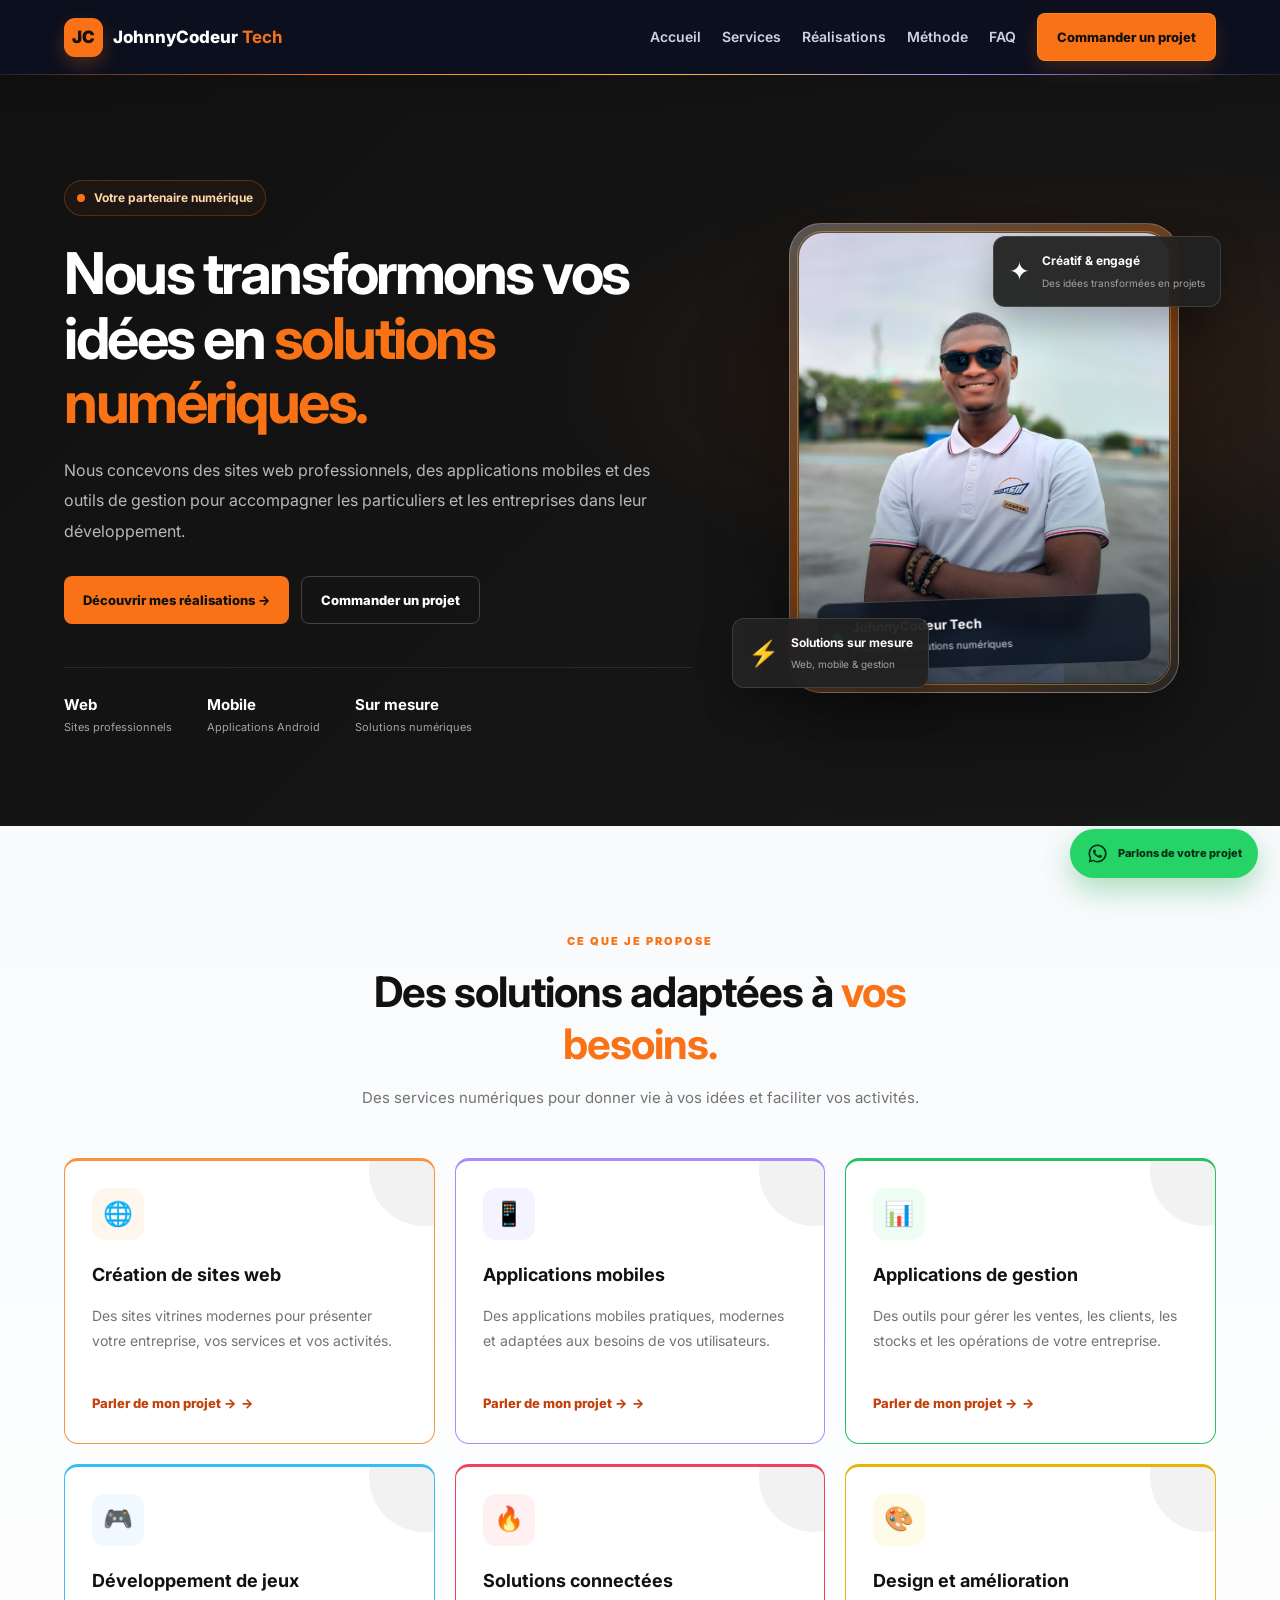
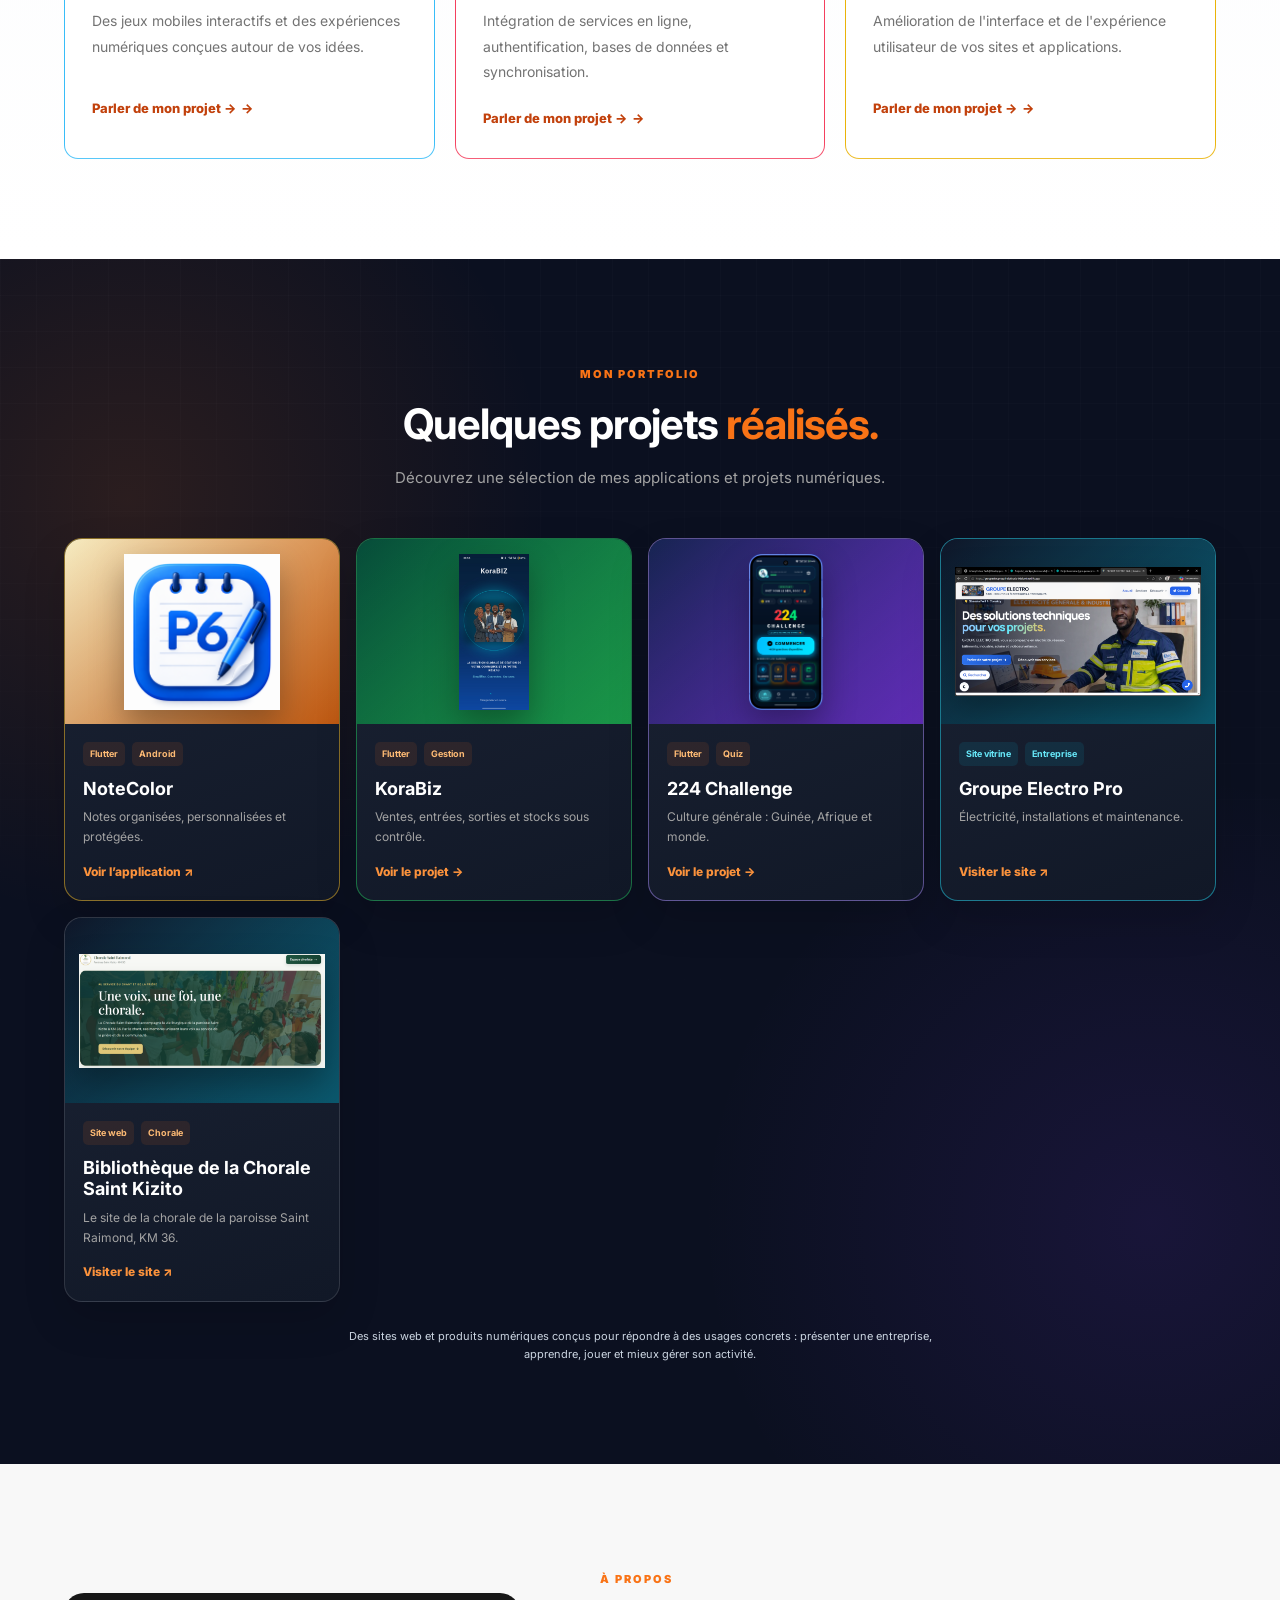
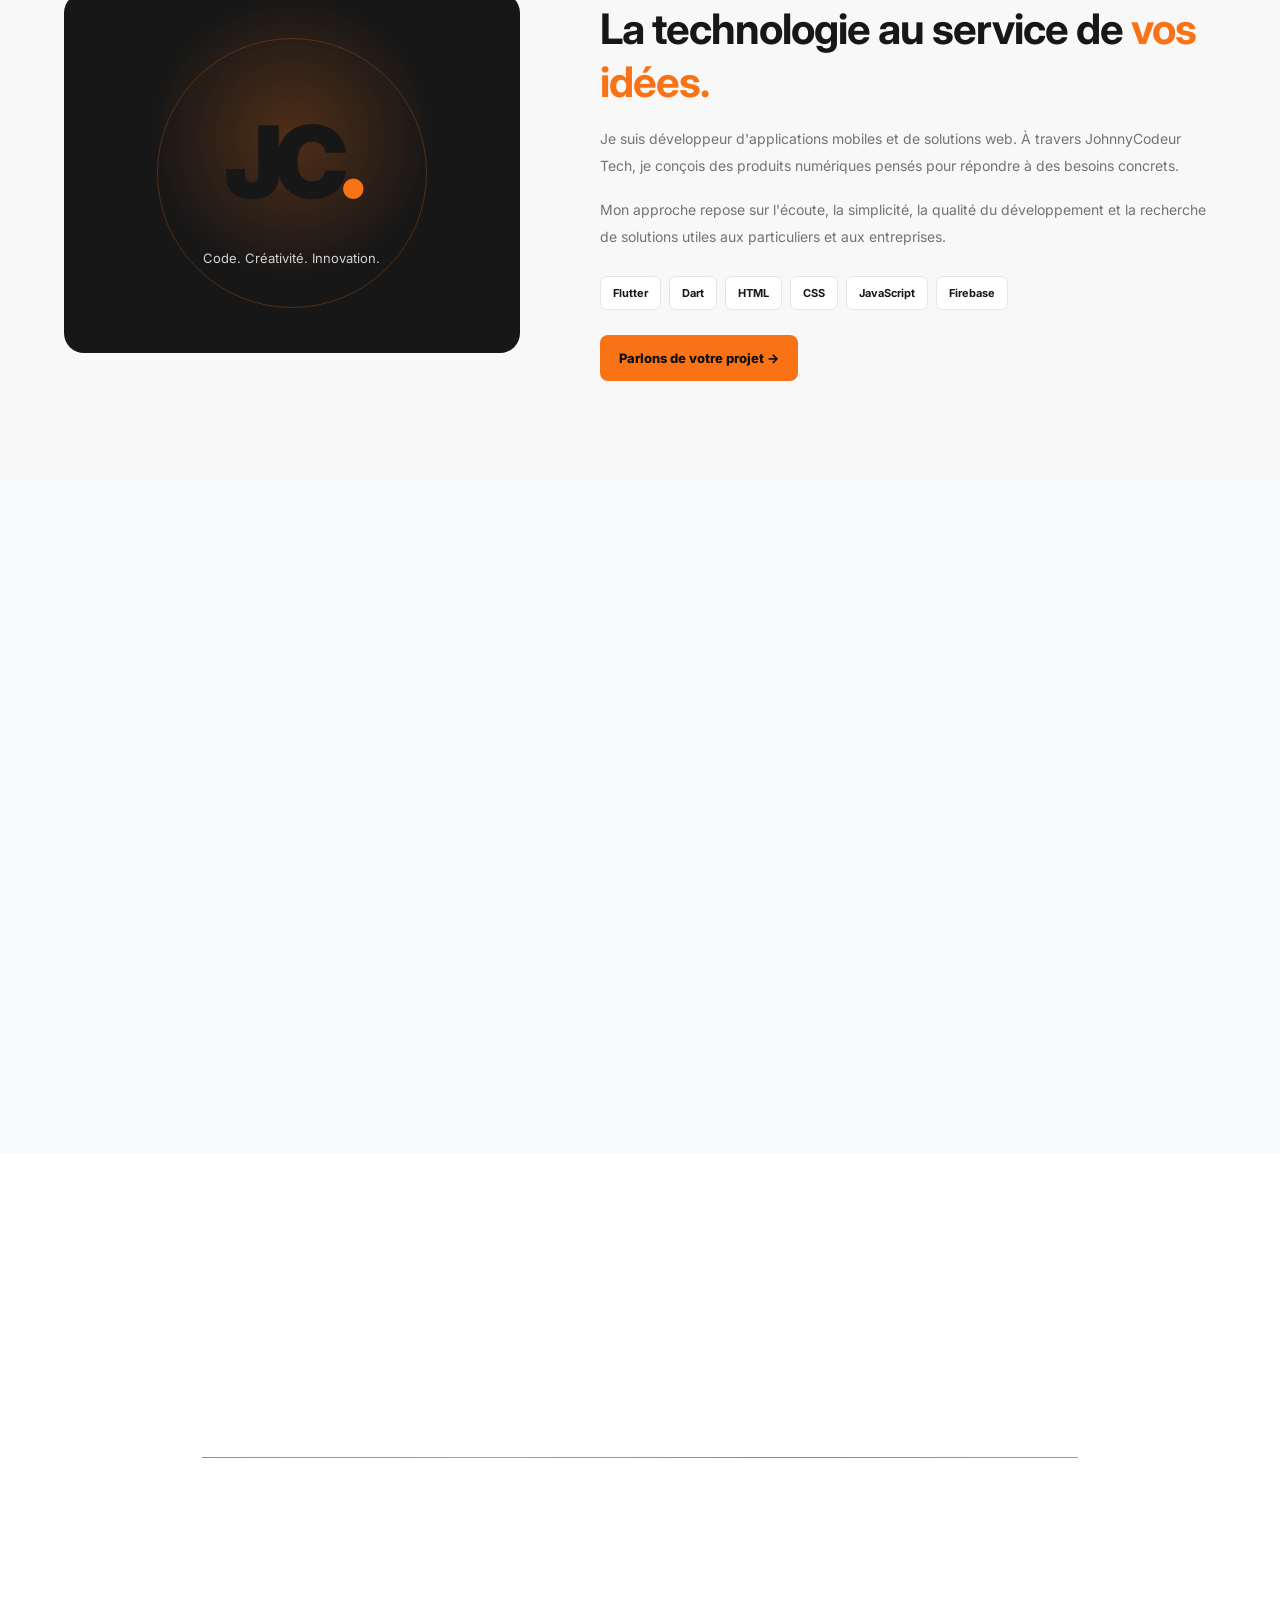
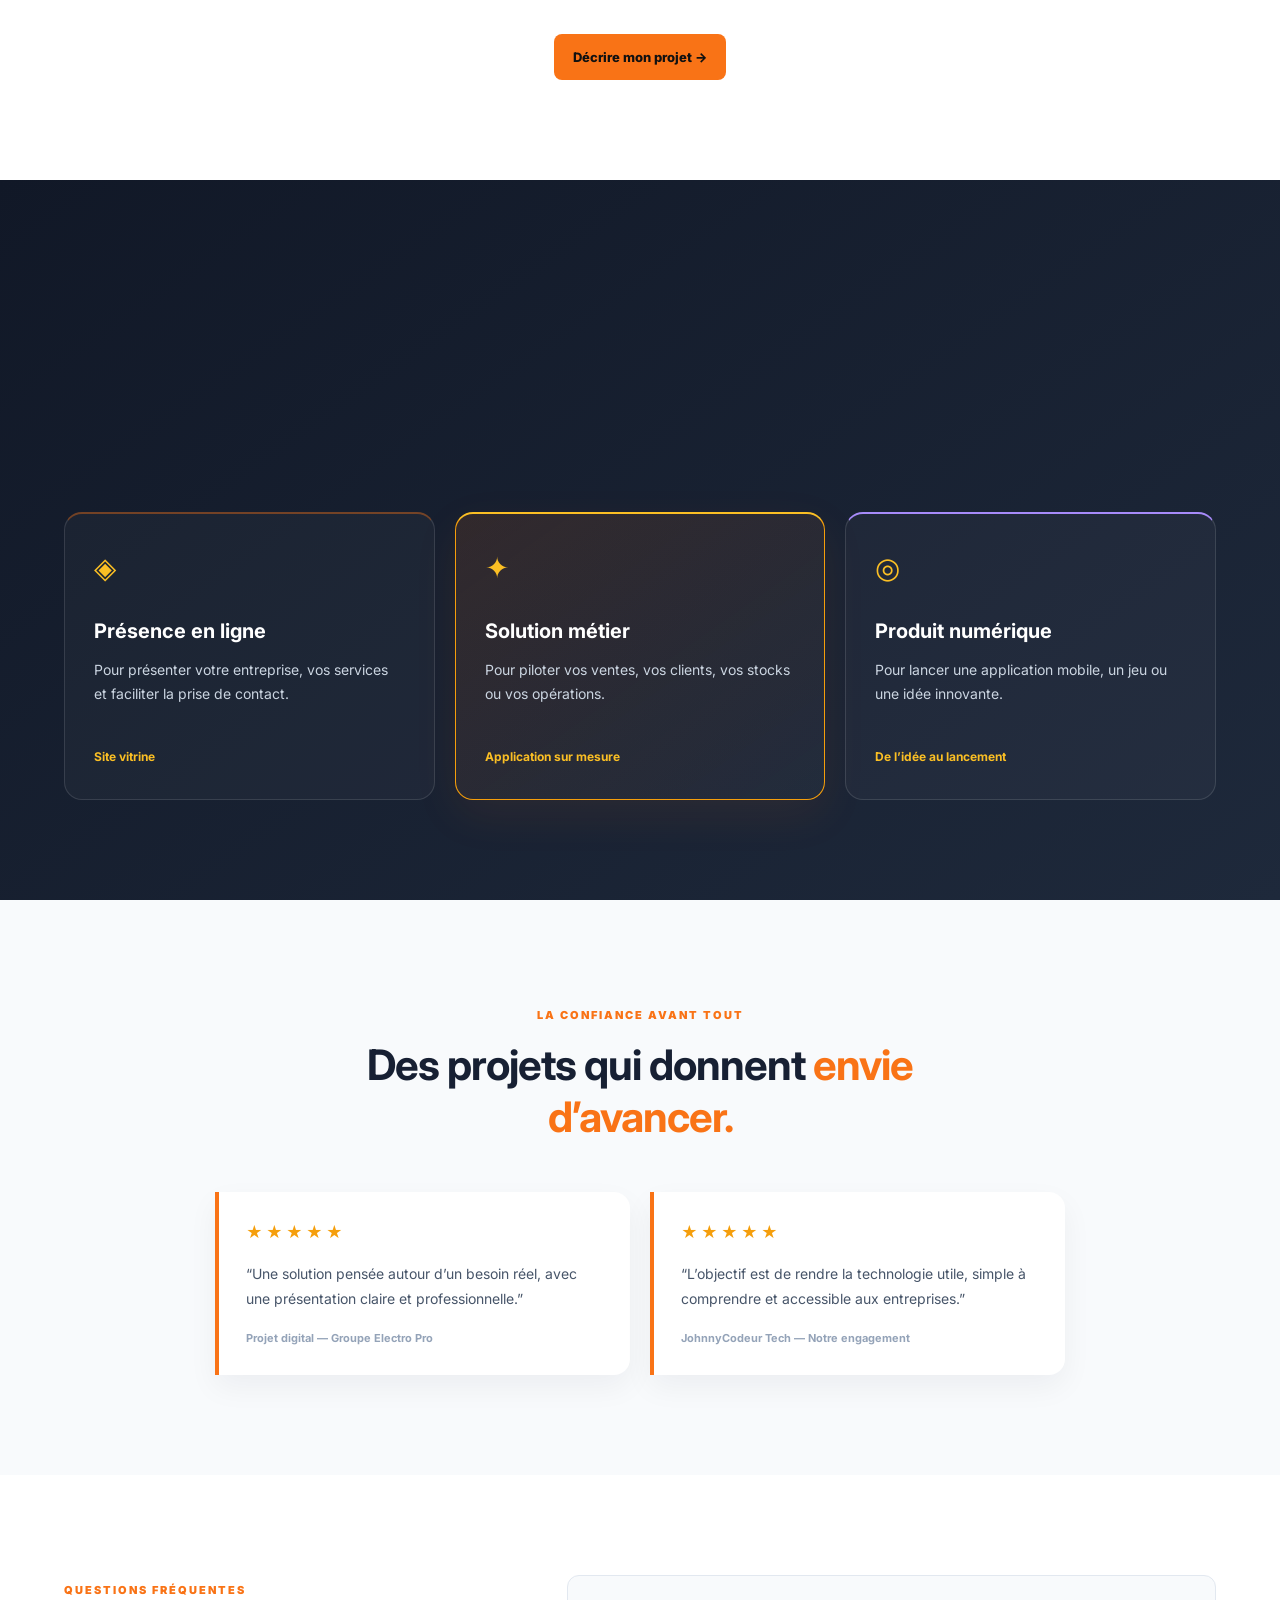
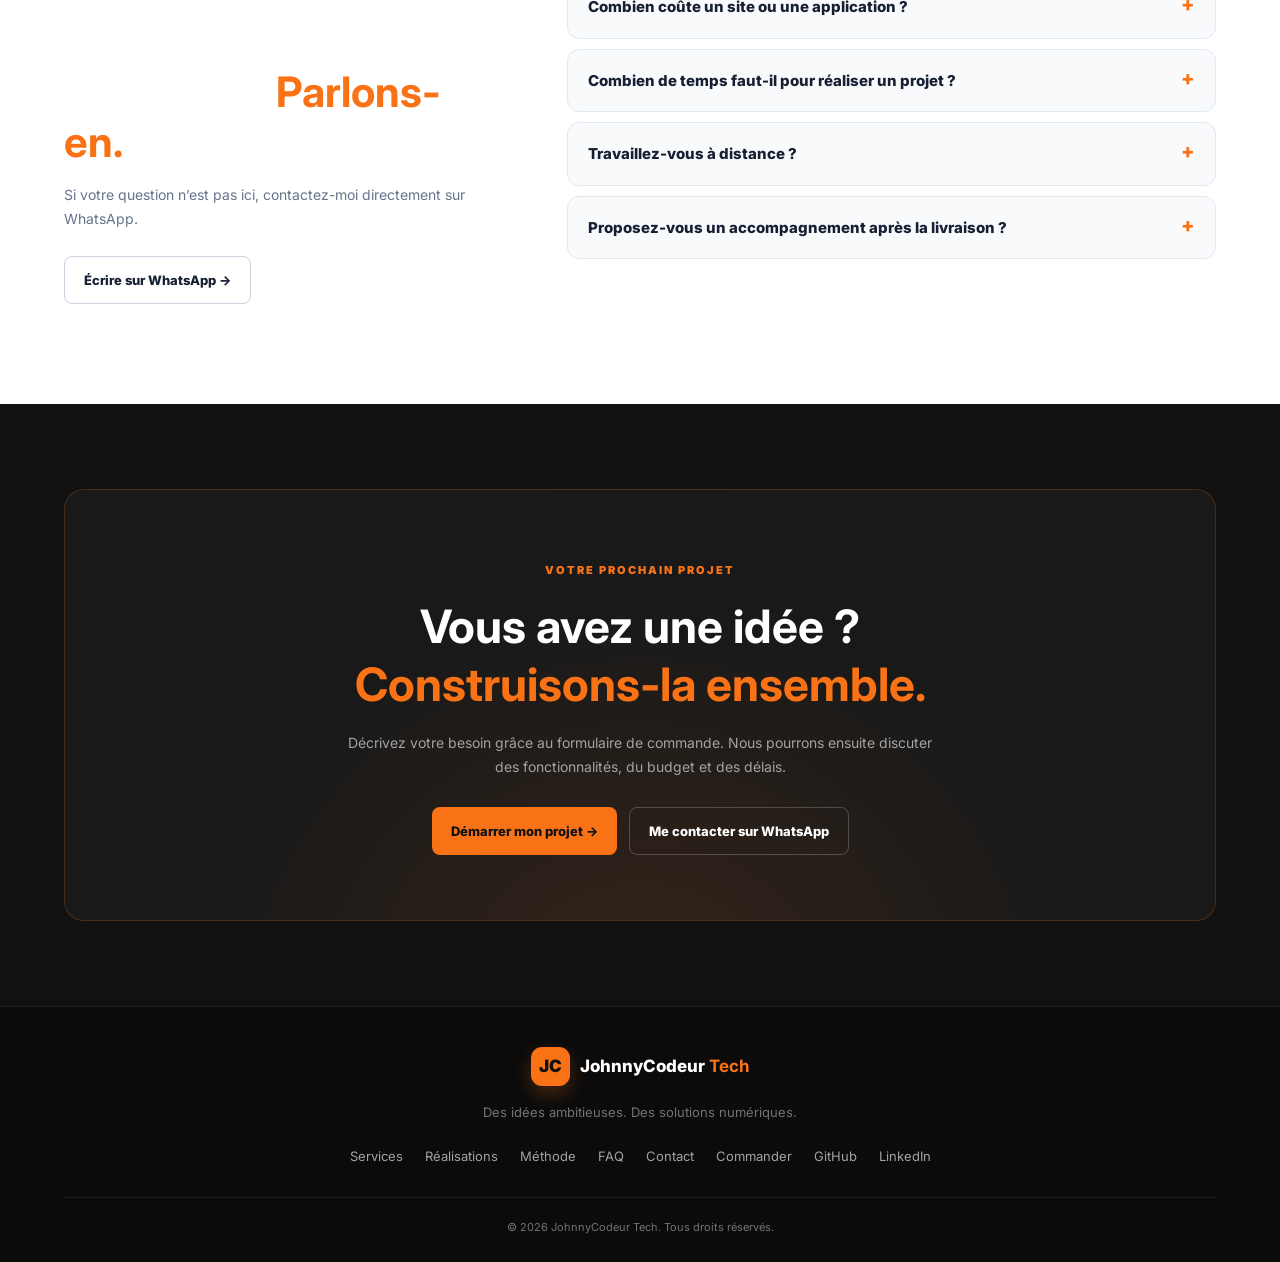
==== commit 02c448ea: "Add Saint Kizito choir library to portfolio Co-authored-by: Copilot <223556219+Copilot@users.noreply" ====
--- a/index.html
+++ b/index.html
@@ -46,7 +46,8 @@
 <article class="project-card"><div class="project-preview korabiz-preview"><img class="project-image" src="images/korabiz.jpg" alt="Aperçu de l'application KoraBiz"></div><div class="project-body"><div class="project-tags"><span>Flutter</span><span>Gestion</span></div><h3>KoraBiz</h3><p>Ventes, entrées, sorties et stocks sous contrôle.</p><a href="formulaire.html" class="project-link">Voir le projet →</a></div></article>
 <article class="project-card"><div class="project-preview game-preview"><img class="project-image" src="images/224challenge.png" alt="Aperçu du jeu mobile 224 Challenge"></div><div class="project-body"><div class="project-tags"><span>Flutter</span><span>Quiz</span></div><h3>224 Challenge</h3><p>Culture générale : Guinée, Afrique et monde.</p><a href="formulaire.html" class="project-link">Voir le projet →</a></div></article>
 <article class="project-card project-card-featured"><div class="project-preview website-preview"><img class="project-image" src="images/siteweb.png" alt="Aperçu du site web de Groupe Electro Pro"></div><div class="project-body"><div class="project-tags"><span>Site vitrine</span><span>Entreprise</span></div><h3>Groupe Electro Pro</h3><p>Électricité, installations et maintenance.</p><a href="https://groupeelecprosarl-clafoutis-98dbc0.netlify.app" target="_blank" rel="noopener noreferrer" class="project-link">Visiter le site ↗</a></div></article>
-</div><p class="portfolio-note">Des produits numériques conçus pour répondre à des usages concrets : présenter une entreprise, apprendre, jouer et mieux gérer son activité.</p></div></section>
+<article class="project-card"><div class="project-preview website-preview"><img class="project-image" src="images/chorale-saint-kizito.png" alt="Aperçu du site web de la Chorale Saint Kizito"></div><div class="project-body"><div class="project-tags"><span>Site web</span><span>Chorale</span></div><h3>Bibliothèque de la Chorale Saint Kizito</h3><p>Le site de la chorale de la paroisse Saint Raimond, KM 36.</p><a href="https://choralesaintraidmond.netlify.app" target="_blank" rel="noopener noreferrer" class="project-link">Visiter le site ↗</a></div></article>
+</div><p class="portfolio-note">Des sites web et produits numériques conçus pour répondre à des usages concrets : présenter une entreprise, apprendre, jouer et mieux gérer son activité.</p></div></section>
 <section class="section about" id="apropos"><div class="container about-grid"><div class="about-visual"><div class="about-logo">JC<span>.</span></div><p>Code. Créativité. Innovation.</p><div class="about-decoration"></div></div><div class="about-content"><span class="eyebrow">À PROPOS</span><h2>La technologie au service de <span>vos idées.</span></h2><p>Je suis développeur d'applications mobiles et de solutions web. À travers JohnnyCodeur Tech, je conçois des produits numériques pensés pour répondre à des besoins concrets.</p><p>Mon approche repose sur l'écoute, la simplicité, la qualité du développement et la recherche de solutions utiles aux particuliers et aux entreprises.</p><div class="tech-list"><span>Flutter</span><span>Dart</span><span>HTML</span><span>CSS</span><span>JavaScript</span><span>Firebase</span></div><a href="formulaire.html" class="btn btn-primary">Parlons de votre projet →</a></div></div></section>
 <section class="section benefits" id="benefices"><div class="container"><div class="section-heading"><span class="eyebrow">POURQUOI ME CHOISIR</span><h2>Une expertise pensée pour <span>vos résultats.</span></h2><p>Un accompagnement clair, humain et orienté vers des solutions réellement utiles.</p></div><div class="benefits-grid"><article class="benefit-card"><span class="benefit-number">01</span><h3>Comprendre avant de coder</h3><p>Nous clarifions votre besoin, vos utilisateurs et vos priorités avant de commencer.</p></article><article class="benefit-card"><span class="benefit-number">02</span><h3>Un design qui inspire confiance</h3><p>Votre image est travaillée pour être moderne, lisible et adaptée à votre activité.</p></article><article class="benefit-card"><span class="benefit-number">03</span><h3>Des solutions évolutives</h3><p>Votre site ou application peut grandir avec votre entreprise et vos nouveaux besoins.</p></article><article class="benefit-card"><span class="benefit-number">04</span><h3>Un échange direct</h3><p>Vous bénéficiez d’un suivi simple et d’un contact direct à chaque étape du projet.</p></article></div></div></section>
 <section class="section process" id="methode"><div class="container"><div class="section-heading"><span class="eyebrow">MA MÉTHODE</span><h2>De l’idée à la <span>mise en ligne.</span></h2><p>Un processus simple pour avancer sereinement.</p></div><div class="process-grid"><article class="process-step"><span>1</span><h3>Échange</h3><p>Vous présentez votre idée et vos objectifs.</p></article><article class="process-step"><span>2</span><h3>Cadrage</h3><p>Nous définissons les fonctionnalités, le budget et les délais.</p></article><article class="process-step"><span>3</span><h3>Création</h3><p>Je conçois et développe une solution claire et performante.</p></article><article class="process-step"><span>4</span><h3>Lancement</h3><p>Nous testons, mettons en ligne et préparons la suite.</p></article></div><div class="center-action"><a href="formulaire.html" class="btn btn-primary">Décrire mon projet →</a></div></div></section>
